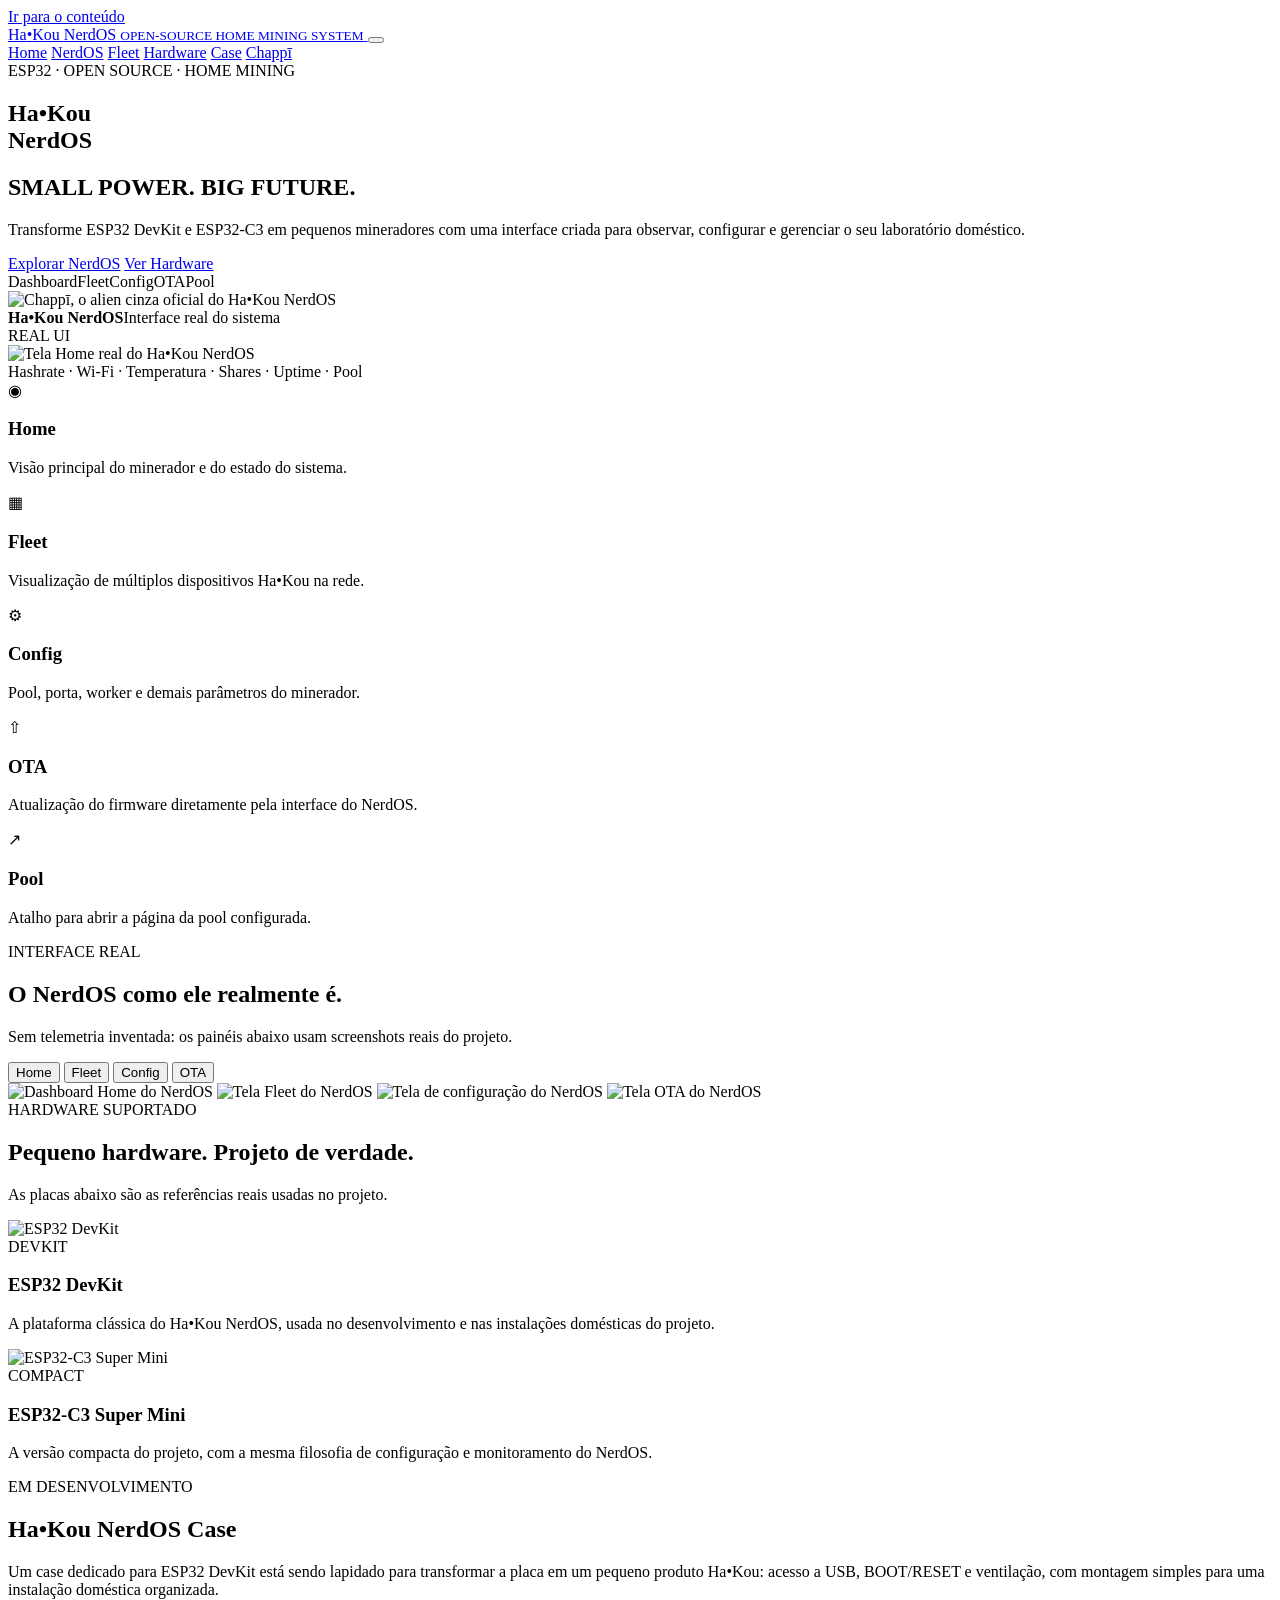
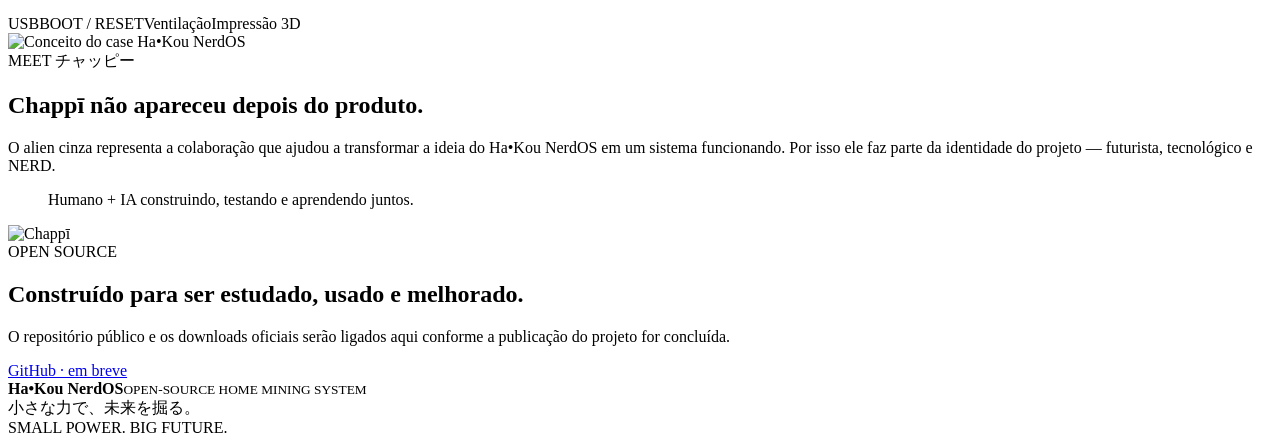
==== index.html @ e55e9d26 "Add files via upload" ====
<!doctype html>
<html lang="pt-BR">
<head>
  <meta charset="utf-8">
  <meta name="viewport" content="width=device-width,initial-scale=1">
  <meta name="theme-color" content="#020914">
  <meta name="description" content="Ha•Kou NerdOS — Open-Source Home Mining System para ESP32 DevKit e ESP32-C3.">
  <meta property="og:title" content="Ha•Kou NerdOS">
  <meta property="og:description" content="Open-Source Home Mining System">
  <title>Ha•Kou NerdOS — Open-Source Home Mining System</title>
  <link rel="stylesheet" href="css/style.css?v=official1">
</head>
<body>
  <a class="skip-link" href="#main">Ir para o conteúdo</a>

  <div class="space" aria-hidden="true">
    <div class="starfield starfield-a"></div>
    <div class="starfield starfield-b"></div>
    <div class="nebula nebula-a"></div>
    <div class="nebula nebula-b"></div>
    <div class="planet-glow"></div>
  </div>

  <header class="site-header">
    <div class="shell header-inner">
      <a class="brand" href="#home" aria-label="Ha•Kou NerdOS">
        <span class="brand-main">Ha<span>•</span>Kou</span>
        <span class="brand-os">NerdOS</span>
        <small>OPEN-SOURCE HOME MINING SYSTEM</small>
      </a>

      <button class="menu-toggle" id="menuToggle" aria-expanded="false" aria-controls="mainNav" aria-label="Abrir menu">
        <span></span><span></span><span></span>
      </button>

      <nav id="mainNav" class="main-nav" aria-label="Navegação principal">
        <a href="#home">Home</a>
        <a href="#system">NerdOS</a>
        <a href="#fleet">Fleet</a>
        <a href="#hardware">Hardware</a>
        <a href="#case">Case</a>
        <a href="#chappi">Chappī</a>
      </nav>
    </div>
  </header>

  <main id="main">
    <section class="hero shell" id="home">
      <div class="hero-copy">
        <div class="eyebrow"><span class="live-dot"></span> ESP32 · OPEN SOURCE · HOME MINING</div>
        <h1><span>Ha•Kou</span><br>NerdOS</h1>
        <h2>SMALL POWER. BIG FUTURE.</h2>
        <p>
          Transforme ESP32 DevKit e ESP32-C3 em pequenos mineradores com uma interface criada para observar, configurar e gerenciar o seu laboratório doméstico.
        </p>
        <div class="hero-actions">
          <a class="btn btn-primary" href="#system">Explorar NerdOS</a>
          <a class="btn btn-ghost" href="#hardware">Ver Hardware</a>
        </div>
        <div class="hero-tags">
          <span>Dashboard</span><span>Fleet</span><span>Config</span><span>OTA</span><span>Pool</span>
        </div>
      </div>

      <div class="hero-chappi" aria-label="Chappī">
        <div class="orbit orbit-one"></div>
        <div class="orbit orbit-two"></div>
        <div class="holo-floor"></div>
        <img src="assets/images/chappi-official.png" alt="Chappī, o alien cinza oficial do Ha•Kou NerdOS">
      </div>

      <div class="hero-dashboard tech-panel">
        <div class="panel-topline">
          <div><strong>Ha•Kou NerdOS</strong><span>Interface real do sistema</span></div>
          <span class="status-pill"><i></i> REAL UI</span>
        </div>
        <img class="dashboard-real" src="assets/images/nerdos-home.png" alt="Tela Home real do Ha•Kou NerdOS">
        <div class="panel-foot">Hashrate · Wi‑Fi · Temperatura · Shares · Uptime · Pool</div>
      </div>
    </section>

    <section class="system-strip shell" id="system">
      <article class="mini-card">
        <span class="icon">◉</span><div><h3>Home</h3><p>Visão principal do minerador e do estado do sistema.</p></div>
      </article>
      <article class="mini-card" id="fleet">
        <span class="icon">▦</span><div><h3>Fleet</h3><p>Visualização de múltiplos dispositivos Ha•Kou na rede.</p></div>
      </article>
      <article class="mini-card">
        <span class="icon">⚙</span><div><h3>Config</h3><p>Pool, porta, worker e demais parâmetros do minerador.</p></div>
      </article>
      <article class="mini-card">
        <span class="icon">⇧</span><div><h3>OTA</h3><p>Atualização do firmware diretamente pela interface do NerdOS.</p></div>
      </article>
      <article class="mini-card">
        <span class="icon">↗</span><div><h3>Pool</h3><p>Atalho para abrir a página da pool configurada.</p></div>
      </article>
    </section>

    <section class="section shell">
      <div class="section-heading">
        <div><span class="kicker">INTERFACE REAL</span><h2>O NerdOS como ele realmente é.</h2></div>
        <p>Sem telemetria inventada: os painéis abaixo usam screenshots reais do projeto.</p>
      </div>

      <div class="ui-showcase tech-panel">
        <div class="ui-tabs" role="tablist" aria-label="Telas do NerdOS">
          <button class="ui-tab active" data-target="ui-home" role="tab">Home</button>
          <button class="ui-tab" data-target="ui-fleet" role="tab">Fleet</button>
          <button class="ui-tab" data-target="ui-config" role="tab">Config</button>
          <button class="ui-tab" data-target="ui-ota" role="tab">OTA</button>
        </div>
        <div class="ui-stage">
          <img id="ui-home" class="ui-shot active" src="assets/images/nerdos-home.png" alt="Dashboard Home do NerdOS">
          <img id="ui-fleet" class="ui-shot" src="assets/images/nerdos-fleet.png" alt="Tela Fleet do NerdOS">
          <img id="ui-config" class="ui-shot" src="assets/images/nerdos-config.png" alt="Tela de configuração do NerdOS">
          <img id="ui-ota" class="ui-shot" src="assets/images/nerdos-ota.png" alt="Tela OTA do NerdOS">
        </div>
      </div>
    </section>

    <section class="section shell" id="hardware">
      <div class="section-heading">
        <div><span class="kicker">HARDWARE SUPORTADO</span><h2>Pequeno hardware. Projeto de verdade.</h2></div>
        <p>As placas abaixo são as referências reais usadas no projeto.</p>
      </div>

      <div class="hardware-grid">
        <article class="hardware-card tech-panel">
          <div class="hardware-photo"><img src="assets/images/esp32-devkit.png" alt="ESP32 DevKit"></div>
          <div>
            <span class="chip-label">DEVKIT</span>
            <h3>ESP32 DevKit</h3>
            <p>A plataforma clássica do Ha•Kou NerdOS, usada no desenvolvimento e nas instalações domésticas do projeto.</p>
          </div>
        </article>

        <article class="hardware-card tech-panel">
          <div class="hardware-photo"><img src="assets/images/esp32-c3.png" alt="ESP32-C3 Super Mini"></div>
          <div>
            <span class="chip-label purple">COMPACT</span>
            <h3>ESP32-C3 Super Mini</h3>
            <p>A versão compacta do projeto, com a mesma filosofia de configuração e monitoramento do NerdOS.</p>
          </div>
        </article>
      </div>
    </section>

    <section class="section shell case-section" id="case">
      <div class="case-copy">
        <span class="kicker">EM DESENVOLVIMENTO</span>
        <h2>Ha•Kou NerdOS Case</h2>
        <p>
          Um case dedicado para ESP32 DevKit está sendo lapidado para transformar a placa em um pequeno produto Ha•Kou: acesso a USB, BOOT/RESET e ventilação, com montagem simples para uma instalação doméstica organizada.
        </p>
        <div class="case-pills"><span>USB</span><span>BOOT / RESET</span><span>Ventilação</span><span>Impressão 3D</span></div>
      </div>
      <div class="case-photo tech-panel"><img src="assets/images/nerdos-case.jpg" alt="Conceito do case Ha•Kou NerdOS"></div>
    </section>

    <section class="section shell chappi-section" id="chappi">
      <div class="chappi-copy">
        <span class="kicker">MEET チャッピー</span>
        <h2>Chappī não apareceu depois do produto.</h2>
        <p>
          O alien cinza representa a colaboração que ajudou a transformar a ideia do Ha•Kou NerdOS em um sistema funcionando. Por isso ele faz parte da identidade do projeto — futurista, tecnológico e NERD.
        </p>
        <blockquote>Humano + IA construindo, testando e aprendendo juntos.</blockquote>
      </div>
      <div class="chappi-card tech-panel">
        <div class="chappi-glow"></div>
        <img src="assets/images/chappi-official.png" alt="Chappī">
      </div>
    </section>

    <section class="section shell open-source">
      <div class="open-inner tech-panel">
        <div>
          <span class="kicker">OPEN SOURCE</span>
          <h2>Construído para ser estudado, usado e melhorado.</h2>
          <p>O repositório público e os downloads oficiais serão ligados aqui conforme a publicação do projeto for concluída.</p>
        </div>
        <a class="btn btn-ghost disabled" href="#" aria-disabled="true">GitHub · em breve</a>
      </div>
    </section>
  </main>

  <footer>
    <div class="shell footer-inner">
      <div class="footer-brand"><strong>Ha<span>•</span>Kou NerdOS</strong><small>OPEN-SOURCE HOME MINING SYSTEM</small></div>
      <div class="footer-center">小さな力で、未来を掘る。</div>
      <div>SMALL POWER. BIG FUTURE.</div>
    </div>
  </footer>

  <script src="js/main.js?v=official1"></script>
</body>
</html>
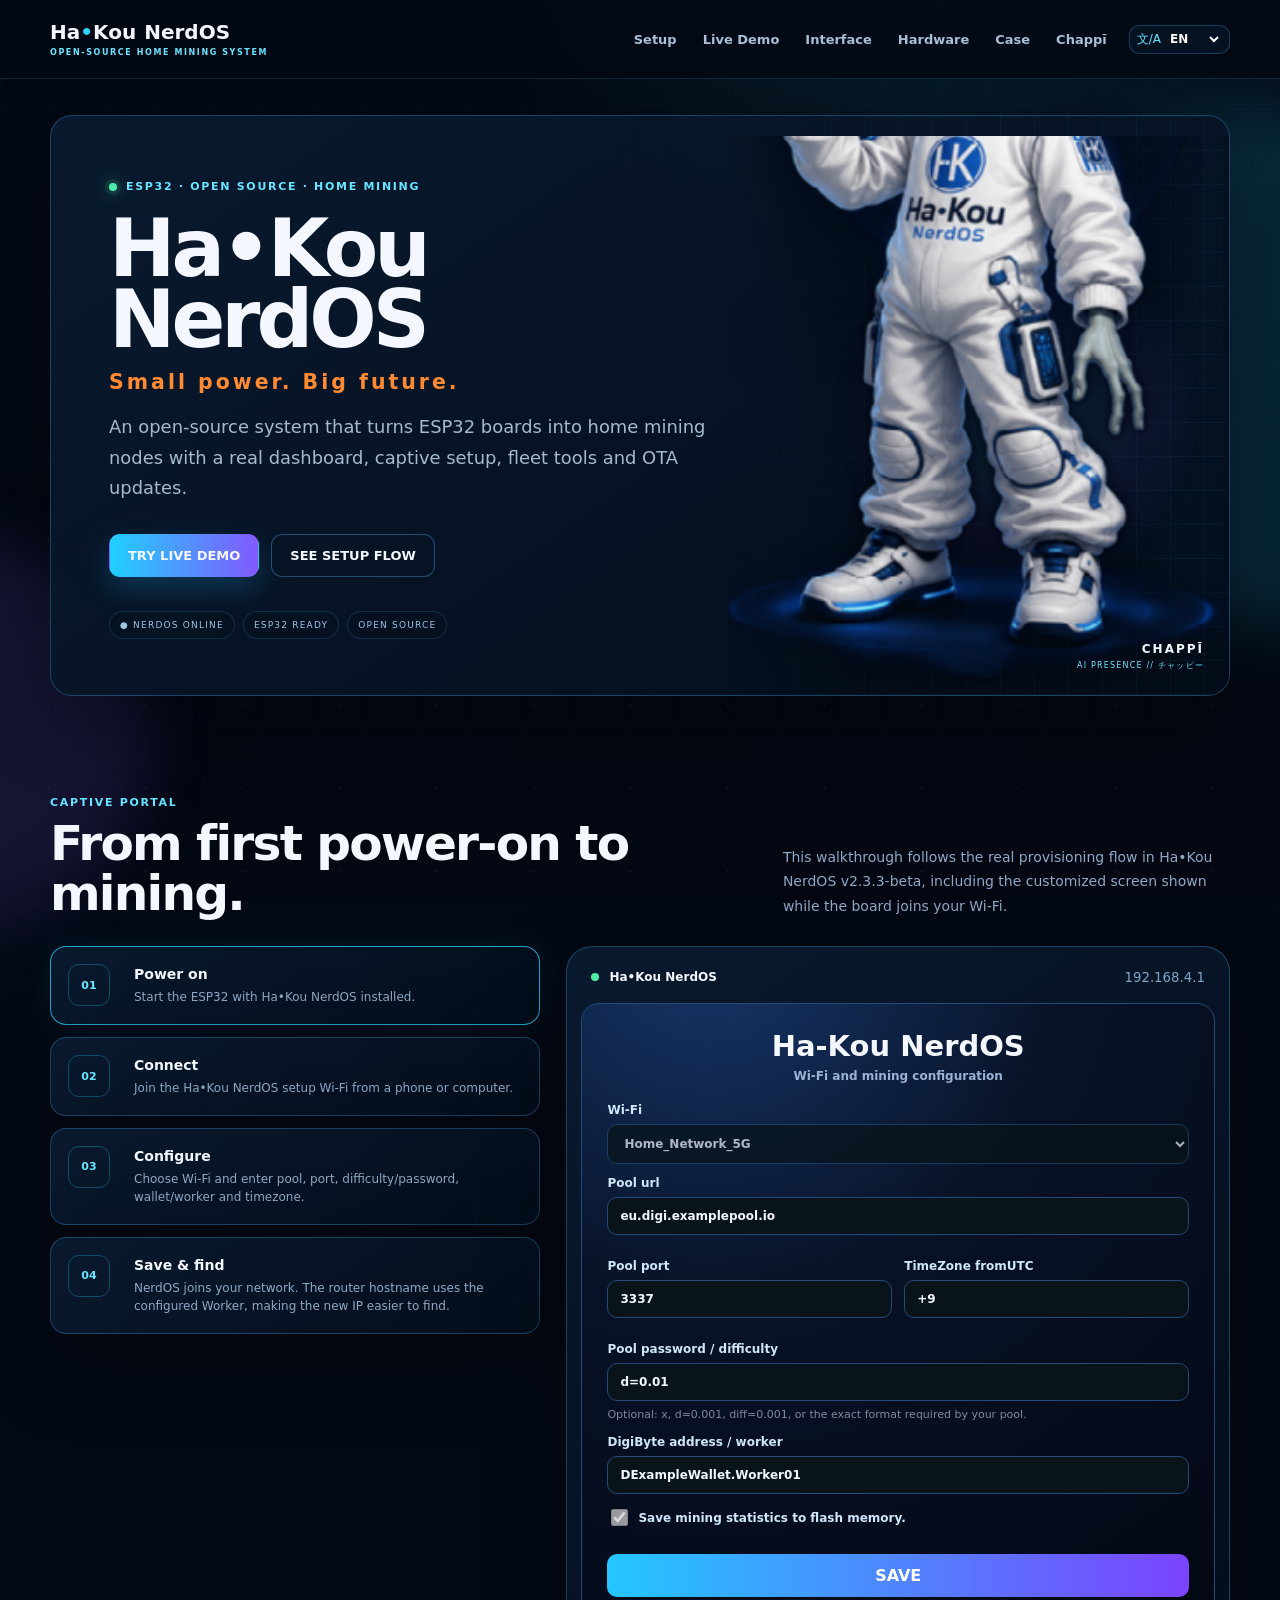
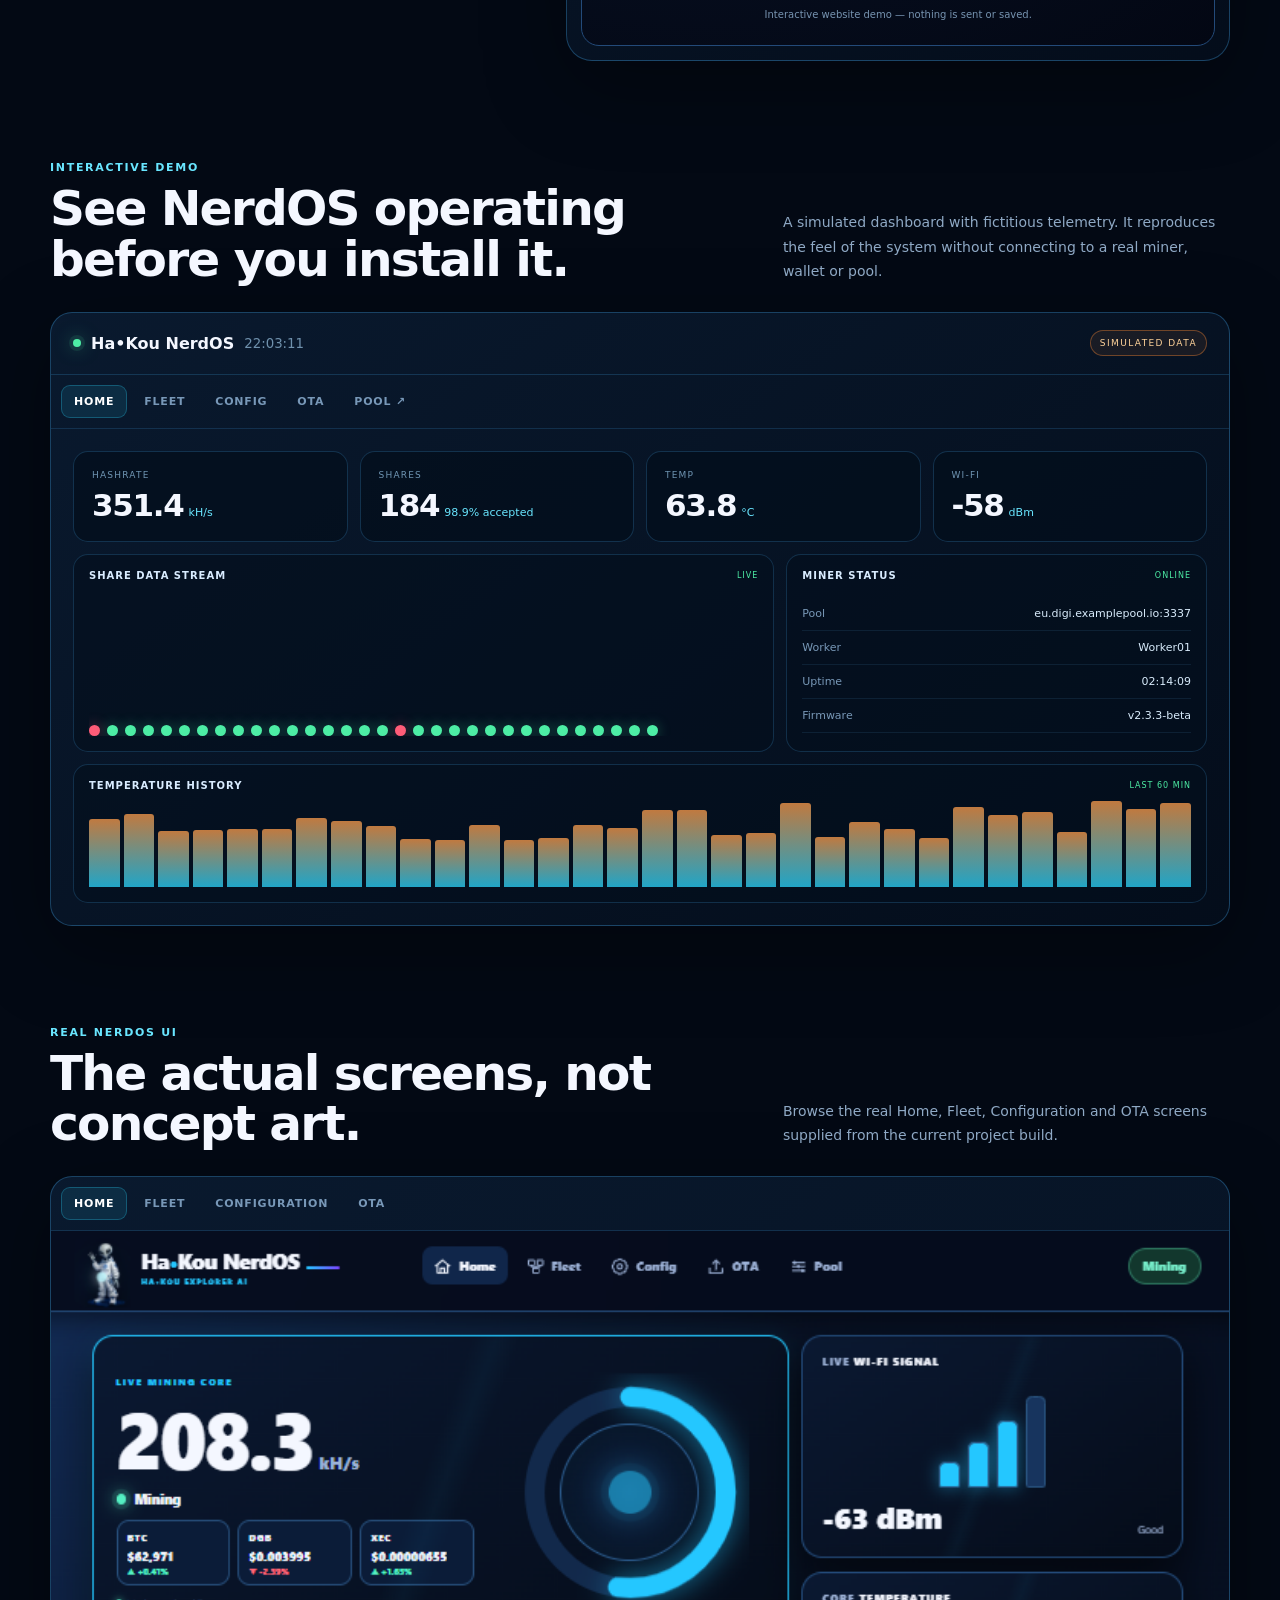
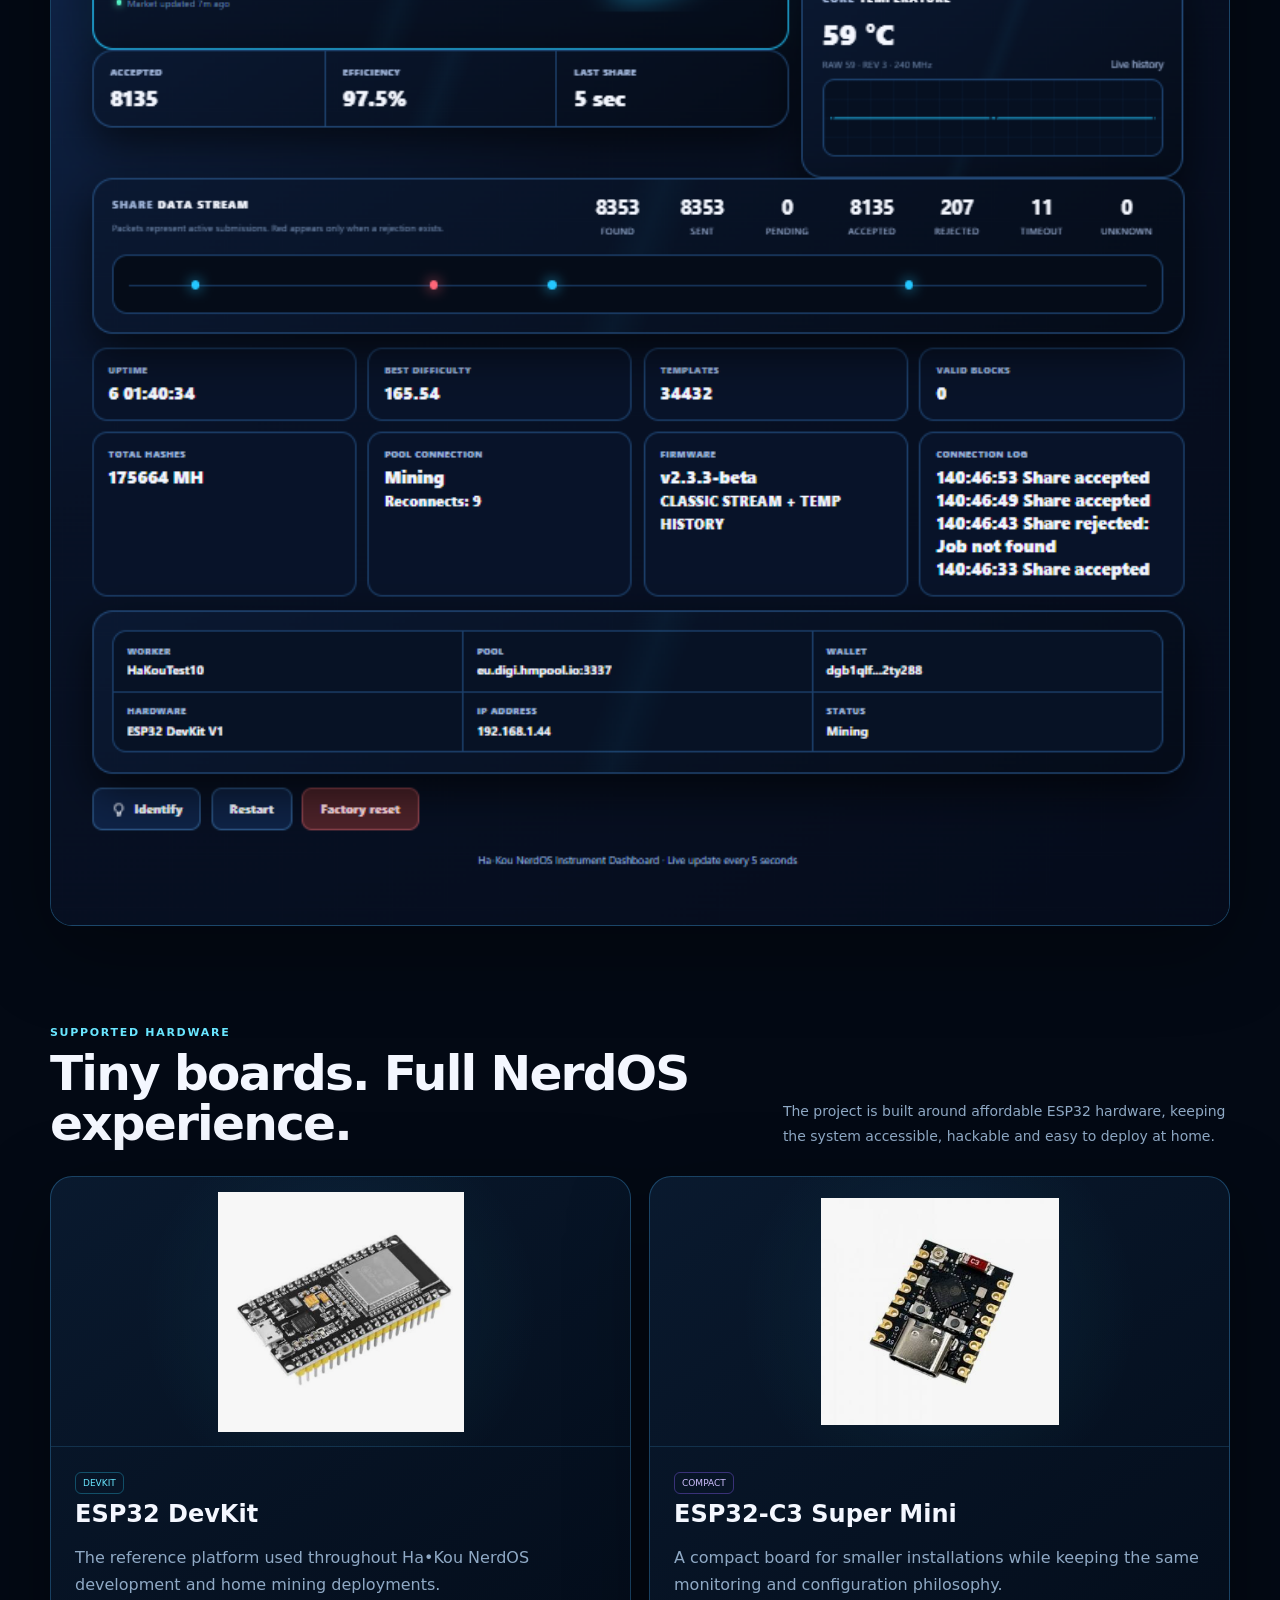
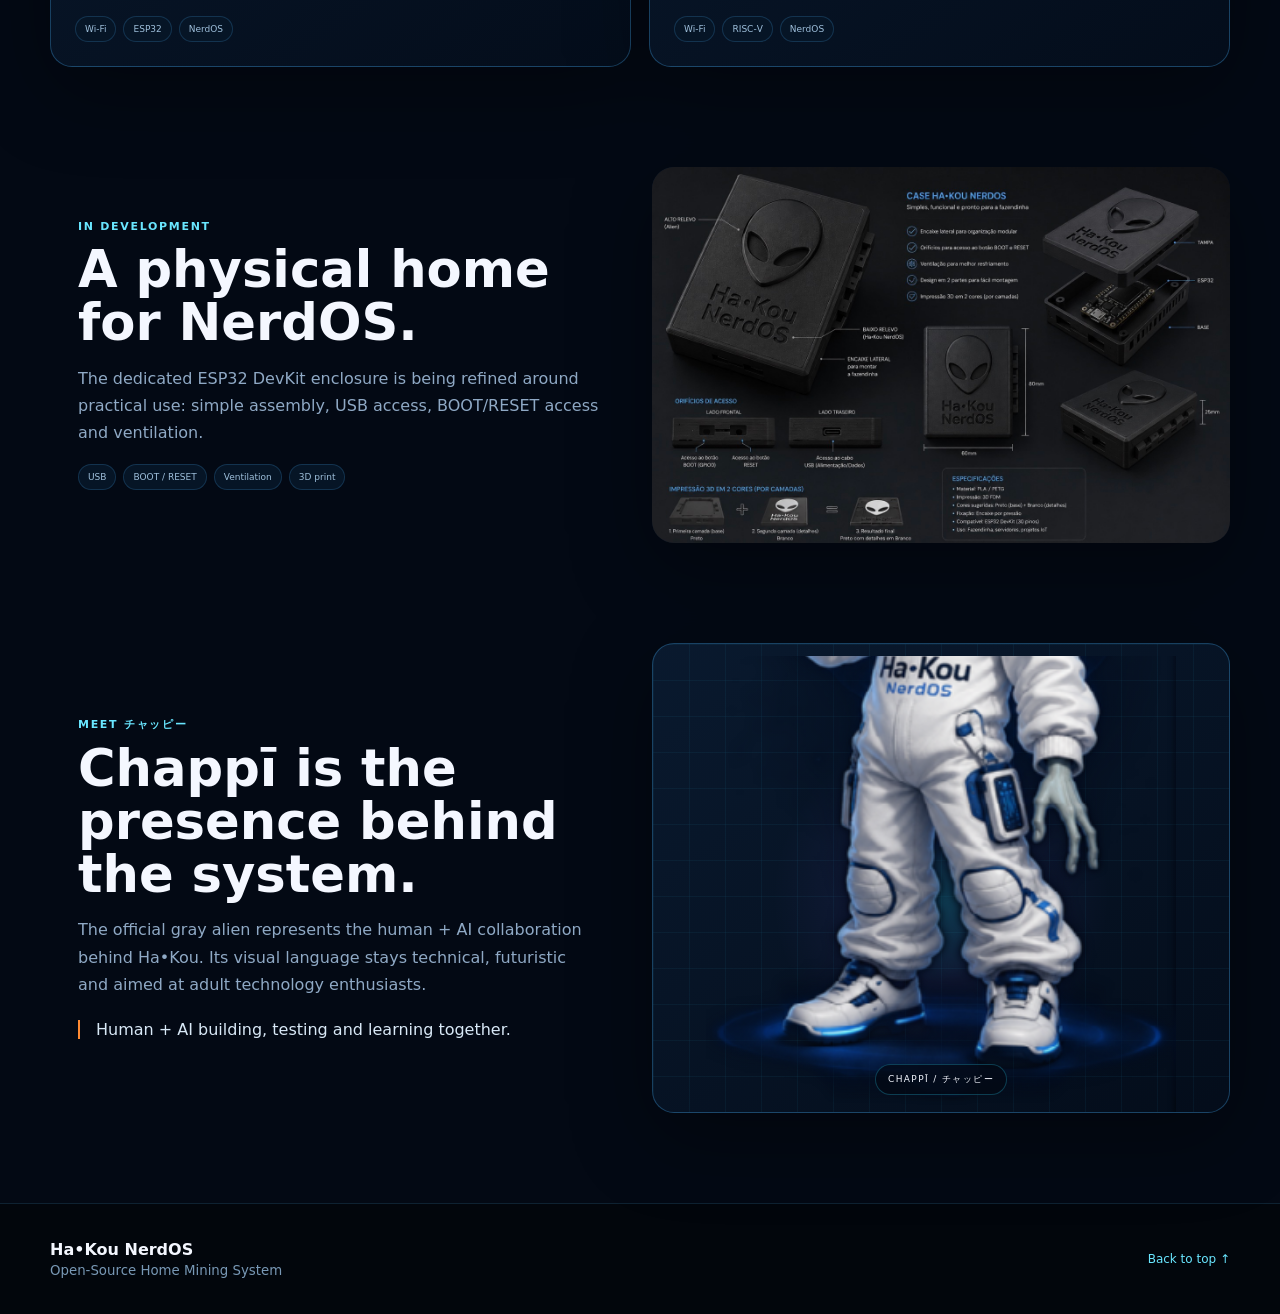
==== commit 3f83d453: "Add files via upload" ====
--- a/index.html
+++ b/index.html
@@ -1,198 +1,252 @@
 <!doctype html>
-<html lang="pt-BR">
+<html lang="en">
 <head>
   <meta charset="utf-8">
-  <meta name="viewport" content="width=device-width,initial-scale=1">
-  <meta name="theme-color" content="#020914">
-  <meta name="description" content="Ha•Kou NerdOS — Open-Source Home Mining System para ESP32 DevKit e ESP32-C3.">
-  <meta property="og:title" content="Ha•Kou NerdOS">
-  <meta property="og:description" content="Open-Source Home Mining System">
+  <meta name="viewport" content="width=device-width,initial-scale=1,viewport-fit=cover">
+  <meta name="theme-color" content="#030914">
+  <meta name="description" content="Ha•Kou NerdOS — Open-Source Home Mining System for ESP32.">
   <title>Ha•Kou NerdOS — Open-Source Home Mining System</title>
-  <link rel="stylesheet" href="css/style.css?v=official1">
+  <link rel="stylesheet" href="css/style.css?v=v5">
 </head>
 <body>
-  <a class="skip-link" href="#main">Ir para o conteúdo</a>
-
-  <div class="space" aria-hidden="true">
-    <div class="starfield starfield-a"></div>
-    <div class="starfield starfield-b"></div>
-    <div class="nebula nebula-a"></div>
-    <div class="nebula nebula-b"></div>
-    <div class="planet-glow"></div>
+  <a class="skip-link" href="#main" data-i18n="skip">Skip to content</a>
+  <div class="ambient" aria-hidden="true">
+    <div class="ambient-grid"></div><div class="ambient-stars"></div>
+    <div class="ambient-glow glow-a"></div><div class="ambient-glow glow-b"></div>
   </div>
 
-  <header class="site-header">
+  <header class="site-header" id="top">
     <div class="shell header-inner">
-      <a class="brand" href="#home" aria-label="Ha•Kou NerdOS">
-        <span class="brand-main">Ha<span>•</span>Kou</span>
-        <span class="brand-os">NerdOS</span>
+      <a class="brand" href="#top" aria-label="Ha Kou NerdOS">
+        <span class="brand-line"><b>Ha<span>•</span>Kou</b><strong>NerdOS</strong></span>
         <small>OPEN-SOURCE HOME MINING SYSTEM</small>
       </a>
-
-      <button class="menu-toggle" id="menuToggle" aria-expanded="false" aria-controls="mainNav" aria-label="Abrir menu">
+      <button class="menu-toggle" id="menuToggle" aria-expanded="false" aria-controls="mainNav" aria-label="Open menu">
         <span></span><span></span><span></span>
       </button>
-
-      <nav id="mainNav" class="main-nav" aria-label="Navegação principal">
-        <a href="#home">Home</a>
-        <a href="#system">NerdOS</a>
-        <a href="#fleet">Fleet</a>
-        <a href="#hardware">Hardware</a>
-        <a href="#case">Case</a>
+      <nav class="main-nav" id="mainNav">
+        <a href="#setup" data-i18n="navSetup">Setup</a>
+        <a href="#demo" data-i18n="navDemo">Live Demo</a>
+        <a href="#interface" data-i18n="navInterface">Interface</a>
+        <a href="#hardware" data-i18n="navHardware">Hardware</a>
+        <a href="#case" data-i18n="navCase">Case</a>
         <a href="#chappi">Chappī</a>
+        <label class="lang-control"><span>文/A</span>
+          <select id="langSelect" aria-label="Language">
+            <option value="en">EN</option><option value="pt">PT</option><option value="ja">日本語</option>
+          </select>
+        </label>
       </nav>
     </div>
   </header>
 
   <main id="main">
-    <section class="hero shell" id="home">
-      <div class="hero-copy">
-        <div class="eyebrow"><span class="live-dot"></span> ESP32 · OPEN SOURCE · HOME MINING</div>
-        <h1><span>Ha•Kou</span><br>NerdOS</h1>
-        <h2>SMALL POWER. BIG FUTURE.</h2>
-        <p>
-          Transforme ESP32 DevKit e ESP32-C3 em pequenos mineradores com uma interface criada para observar, configurar e gerenciar o seu laboratório doméstico.
-        </p>
-        <div class="hero-actions">
-          <a class="btn btn-primary" href="#system">Explorar NerdOS</a>
-          <a class="btn btn-ghost" href="#hardware">Ver Hardware</a>
-        </div>
-        <div class="hero-tags">
-          <span>Dashboard</span><span>Fleet</span><span>Config</span><span>OTA</span><span>Pool</span>
-        </div>
-      </div>
-
-      <div class="hero-chappi" aria-label="Chappī">
-        <div class="orbit orbit-one"></div>
-        <div class="orbit orbit-two"></div>
-        <div class="holo-floor"></div>
-        <img src="assets/images/chappi-official.png" alt="Chappī, o alien cinza oficial do Ha•Kou NerdOS">
-      </div>
-
-      <div class="hero-dashboard tech-panel">
-        <div class="panel-topline">
-          <div><strong>Ha•Kou NerdOS</strong><span>Interface real do sistema</span></div>
-          <span class="status-pill"><i></i> REAL UI</span>
-        </div>
-        <img class="dashboard-real" src="assets/images/nerdos-home.png" alt="Tela Home real do Ha•Kou NerdOS">
-        <div class="panel-foot">Hashrate · Wi‑Fi · Temperatura · Shares · Uptime · Pool</div>
-      </div>
-    </section>
-
-    <section class="system-strip shell" id="system">
-      <article class="mini-card">
-        <span class="icon">◉</span><div><h3>Home</h3><p>Visão principal do minerador e do estado do sistema.</p></div>
-      </article>
-      <article class="mini-card" id="fleet">
-        <span class="icon">▦</span><div><h3>Fleet</h3><p>Visualização de múltiplos dispositivos Ha•Kou na rede.</p></div>
-      </article>
-      <article class="mini-card">
-        <span class="icon">⚙</span><div><h3>Config</h3><p>Pool, porta, worker e demais parâmetros do minerador.</p></div>
-      </article>
-      <article class="mini-card">
-        <span class="icon">⇧</span><div><h3>OTA</h3><p>Atualização do firmware diretamente pela interface do NerdOS.</p></div>
-      </article>
-      <article class="mini-card">
-        <span class="icon">↗</span><div><h3>Pool</h3><p>Atalho para abrir a página da pool configurada.</p></div>
-      </article>
-    </section>
-
-    <section class="section shell">
-      <div class="section-heading">
-        <div><span class="kicker">INTERFACE REAL</span><h2>O NerdOS como ele realmente é.</h2></div>
-        <p>Sem telemetria inventada: os painéis abaixo usam screenshots reais do projeto.</p>
+    <section class="hero shell">
+      <div class="hero-main tech-panel">
+        <div class="hero-copy">
+          <span class="eyebrow"><span class="live-dot"></span><span data-i18n="heroEyebrow">ESP32 · OPEN SOURCE · HOME MINING</span></span>
+          <h1><span>Ha•Kou</span><br>NerdOS</h1>
+          <h2 data-i18n="heroTag">Small power. Big future.</h2>
+          <p data-i18n="heroText">An open-source system that turns ESP32 boards into home mining nodes with a real dashboard, captive setup, fleet tools and OTA updates.</p>
+          <div class="hero-actions">
+            <a class="btn btn-primary" href="#demo" data-i18n="tryDemo">TRY LIVE DEMO</a>
+            <a class="btn btn-ghost" href="#setup" data-i18n="seeSetup">SEE SETUP FLOW</a>
+          </div>
+          <div class="system-line"><span>● NERDOS ONLINE</span><span>ESP32 READY</span><span>OPEN SOURCE</span></div>
+        </div>
+        <div class="hero-chappi" id="heroChappi" role="button" tabindex="0" aria-label="Chappī">
+          <div class="hero-chappi-grid"></div><div class="hero-chappi-glow"></div>
+          <div class="hero-chappi-clip"><img src="assets/images/chappi-official.png" alt="Chappī, Ha•Kou NerdOS mascot"></div>
+          <div class="hero-chappi-tag"><b>CHAPPĪ</b><small>AI PRESENCE // チャッピー</small></div>
+        </div>
+      </div>
+    </section>
+
+    <section class="section shell" id="setup">
+      <div class="section-heading">
+        <div><span class="kicker">CAPTIVE PORTAL</span><h2 data-i18n="setupTitle">From first power-on to mining.</h2></div>
+        <p data-i18n="setupText">This walkthrough follows the real provisioning flow in Ha•Kou NerdOS v2.3.3-beta, including the customized screen shown while the board joins your Wi‑Fi.</p>
+      </div>
+
+      <div class="setup-layout">
+        <div class="setup-steps">
+          <button class="setup-step active tech-panel" data-step="1"><span>01</span><div><b data-i18n="step1Title">Power on</b><p data-i18n="step1Text">Start the ESP32 with Ha•Kou NerdOS installed.</p></div></button>
+          <button class="setup-step tech-panel" data-step="2"><span>02</span><div><b data-i18n="step2Title">Connect</b><p data-i18n="step2Text">Join the Ha•Kou NerdOS setup Wi‑Fi from a phone or computer.</p></div></button>
+          <button class="setup-step tech-panel" data-step="3"><span>03</span><div><b data-i18n="step3Title">Configure</b><p data-i18n="step3Text">Choose Wi‑Fi and enter pool, port, difficulty/password, wallet/worker and timezone.</p></div></button>
+          <button class="setup-step tech-panel" data-step="4"><span>04</span><div><b data-i18n="step4Title">Save & find</b><p data-i18n="step4Text">NerdOS joins your network. The router hostname uses the configured Worker, making the new IP easier to find.</p></div></button>
+        </div>
+
+        <div class="phone-frame tech-panel">
+          <div class="phone-top"><span></span><b>Ha•Kou NerdOS</b><small id="portalAddress">192.168.4.1</small></div>
+          <div class="portal-screen" id="portalForm">
+            <div class="portal-brand"><b>Ha-Kou NerdOS</b><small>Wi-Fi and mining configuration</small></div>
+            <label><span>Wi‑Fi</span><select disabled><option>Home_Network_5G</option></select></label>
+            <label><span>Pool url</span><input value="eu.digi.examplepool.io" readonly></label>
+            <div class="portal-row">
+              <label><span>Pool port</span><input value="3337" readonly></label>
+              <label><span>TimeZone fromUTC</span><input value="+9" readonly></label>
+            </div>
+            <label><span>Pool password / difficulty</span><input value="d=0.01" readonly></label>
+            <small class="portal-help">Optional: x, d=0.001, diff=0.001, or the exact format required by your pool.</small>
+            <label><span>DigiByte address / worker</span><input value="DExampleWallet.Worker01" readonly></label>
+            <label class="portal-check"><input type="checkbox" checked disabled><span>Save mining statistics to flash memory.</span></label>
+            <button type="button" id="portalSave">SAVE</button>
+            <div class="portal-note" data-i18n="portalDemoNote">Interactive website demo — nothing is sent or saved.</div>
+          </div>
+
+          <div class="portal-screen portal-saving" id="portalSaving" hidden>
+            <div class="portal-brand"><b>Ha-Kou NerdOS</b><small>CONNECTING TO YOUR NETWORK</small></div>
+            <div class="saving-icon"><span></span><span></span><span></span></div>
+            <h3>Saving configuration...</h3>
+            <p>The board is joining the selected Wi‑Fi network.</p>
+            <p>Wait a few seconds, then locate the new IP address in your router.</p>
+            <p>The router hostname will use the configured <b>Worker</b>.</p>
+            <div class="worker-card"><small>ROUTER HOSTNAME</small><strong>Worker01</strong><span>→ 192.168.1.84</span></div>
+            <p>You can also try <b>hakou-&lt;worker&gt;.local</b>.</p>
+            <button type="button" class="portal-secondary" id="portalBack" data-i18n="backConfig">BACK TO CONFIGURATION</button>
+          </div>
+        </div>
+      </div>
+    </section>
+
+    <section class="section shell" id="demo">
+      <div class="section-heading">
+        <div><span class="kicker">INTERACTIVE DEMO</span><h2 data-i18n="demoTitle">See NerdOS operating before you install it.</h2></div>
+        <p data-i18n="demoText">A simulated dashboard with fictitious telemetry. It reproduces the feel of the system without connecting to a real miner, wallet or pool.</p>
+      </div>
+
+      <div class="demo-shell tech-panel">
+        <div class="demo-topbar">
+          <div><span class="live-dot"></span><b>Ha•Kou NerdOS</b><small id="demoClock">--:--:--</small></div>
+          <span class="demo-badge" data-i18n="simulated">SIMULATED DATA</span>
+        </div>
+        <div class="demo-tabs" role="tablist">
+          <button class="demo-tab active" data-demo="home">HOME</button>
+          <button class="demo-tab" data-demo="fleet">FLEET</button>
+          <button class="demo-tab" data-demo="config">CONFIG</button>
+          <button class="demo-tab" data-demo="ota">OTA</button>
+          <button class="demo-tab" data-demo="pool">POOL ↗</button>
+        </div>
+
+        <div class="demo-view active" id="demo-home">
+          <div class="metric-grid">
+            <article><small>HASHRATE</small><strong id="demoHash">352.4</strong><span>kH/s</span></article>
+            <article><small>SHARES</small><strong id="demoShares">184</strong><span id="demoAccepted">98.9% accepted</span></article>
+            <article><small>TEMP</small><strong id="demoTemp">63.8</strong><span>°C</span></article>
+            <article><small>WI‑FI</small><strong id="demoWifi">-54</strong><span>dBm</span></article>
+          </div>
+          <div class="demo-columns">
+            <div class="demo-panel">
+              <div class="demo-panel-head"><b>SHARE DATA STREAM</b><span>LIVE</span></div>
+              <div class="share-stream" id="shareStream"></div>
+            </div>
+            <div class="demo-panel">
+              <div class="demo-panel-head"><b>MINER STATUS</b><span>ONLINE</span></div>
+              <dl class="status-list">
+                <div><dt>Pool</dt><dd>eu.digi.examplepool.io:3337</dd></div>
+                <div><dt>Worker</dt><dd>Worker01</dd></div>
+                <div><dt>Uptime</dt><dd id="demoUptime">02:14:08</dd></div>
+                <div><dt>Firmware</dt><dd>v2.3.3-beta</dd></div>
+              </dl>
+            </div>
+          </div>
+          <div class="history-strip">
+            <div class="history-head"><b>TEMPERATURE HISTORY</b><span>LAST 60 MIN</span></div>
+            <div class="temp-bars" id="tempBars"></div>
+          </div>
+        </div>
+
+        <div class="demo-view" id="demo-fleet">
+          <div class="fleet-demo-grid">
+            <article><span class="online-dot"></span><b>Worker01</b><strong>353.1 kH/s</strong><small>63.6°C · -52 dBm</small></article>
+            <article><span class="online-dot"></span><b>Worker02</b><strong>348.8 kH/s</strong><small>62.9°C · -58 dBm</small></article>
+            <article><span class="online-dot"></span><b>Worker03</b><strong>355.0 kH/s</strong><small>64.1°C · -55 dBm</small></article>
+            <article><span class="online-dot warn"></span><b>C3-Lab</b><strong>257.4 kH/s</strong><small>65.2°C · -67 dBm</small></article>
+          </div>
+          <p class="demo-disclaimer" data-i18n="demoFiction">All names, addresses and telemetry in this demo are fictitious.</p>
+        </div>
+
+        <div class="demo-view" id="demo-config">
+          <div class="fake-form">
+            <label><span>Pool address</span><input readonly value="eu.digi.examplepool.io"></label>
+            <div><label><span>Port</span><input readonly value="3337"></label><label><span>Password / Diff</span><input readonly value="d=0.01"></label></div>
+            <label><span>Wallet / Worker</span><input readonly value="DExampleWallet.Worker01"></label>
+            <button type="button">SAVE & RESTART</button>
+          </div>
+        </div>
+
+        <div class="demo-view" id="demo-ota">
+          <div class="ota-demo">
+            <span class="ota-icon">↑</span><h3>OTA Firmware Update</h3><p>Select a compiled firmware <b>.bin</b> and update NerdOS through the browser.</p>
+            <div class="ota-file"><span>HaKou-NerdOS-v2.3.3.bin</span><b>READY</b></div>
+            <button type="button" id="fakeOta">START DEMO UPDATE</button>
+            <div class="ota-progress"><i id="otaProgress"></i></div><small id="otaStatus">Demo only. No firmware will be uploaded.</small>
+          </div>
+        </div>
+
+        <div class="demo-view" id="demo-pool">
+          <div class="pool-demo-view">
+            <span class="pool-big">↗</span><h3 data-i18n="poolDemoTitle">Pool shortcut follows the user's configuration.</h3>
+            <p data-i18n="poolDemoText">In the real NerdOS, this action opens the website corresponding to the configured pool. The public website demo does not force or recommend a specific pool.</p>
+            <div class="pool-example"><small>CONFIGURED STRATUM</small><strong>eu.digi.examplepool.io:3337</strong><span>→ examplepool.io</span></div>
+          </div>
+        </div>
+      </div>
+    </section>
+
+    <section class="section shell" id="interface">
+      <div class="section-heading">
+        <div><span class="kicker">REAL NERDOS UI</span><h2 data-i18n="interfaceTitle">The actual screens, not concept art.</h2></div>
+        <p data-i18n="interfaceText">Browse the real Home, Fleet, Configuration and OTA screens supplied from the current project build.</p>
       </div>
 
       <div class="ui-showcase tech-panel">
-        <div class="ui-tabs" role="tablist" aria-label="Telas do NerdOS">
-          <button class="ui-tab active" data-target="ui-home" role="tab">Home</button>
-          <button class="ui-tab" data-target="ui-fleet" role="tab">Fleet</button>
-          <button class="ui-tab" data-target="ui-config" role="tab">Config</button>
-          <button class="ui-tab" data-target="ui-ota" role="tab">OTA</button>
+        <div class="ui-tabs">
+          <button class="ui-tab active" data-target="ui-home">HOME</button>
+          <button class="ui-tab" data-target="ui-fleet">FLEET</button>
+          <button class="ui-tab" data-target="ui-config" data-i18n="tabConfig">CONFIGURATION</button>
+          <button class="ui-tab" data-target="ui-ota">OTA</button>
         </div>
         <div class="ui-stage">
-          <img id="ui-home" class="ui-shot active" src="assets/images/nerdos-home.png" alt="Dashboard Home do NerdOS">
-          <img id="ui-fleet" class="ui-shot" src="assets/images/nerdos-fleet.png" alt="Tela Fleet do NerdOS">
-          <img id="ui-config" class="ui-shot" src="assets/images/nerdos-config.png" alt="Tela de configuração do NerdOS">
-          <img id="ui-ota" class="ui-shot" src="assets/images/nerdos-ota.png" alt="Tela OTA do NerdOS">
+          <button class="ui-shot active" id="ui-home" data-lightbox="assets/images/nerdos-home.png"><img src="assets/images/nerdos-home.png" alt="NerdOS Home"></button>
+          <button class="ui-shot" id="ui-fleet" data-lightbox="assets/images/nerdos-fleet.png"><img src="assets/images/nerdos-fleet.png" alt="NerdOS Fleet"></button>
+          <button class="ui-shot" id="ui-config" data-lightbox="assets/images/nerdos-config.png"><img src="assets/images/nerdos-config.png" alt="NerdOS Configuration"></button>
+          <button class="ui-shot" id="ui-ota" data-lightbox="assets/images/nerdos-ota.png"><img src="assets/images/nerdos-ota.png" alt="NerdOS OTA"></button>
         </div>
       </div>
     </section>
 
     <section class="section shell" id="hardware">
       <div class="section-heading">
-        <div><span class="kicker">HARDWARE SUPORTADO</span><h2>Pequeno hardware. Projeto de verdade.</h2></div>
-        <p>As placas abaixo são as referências reais usadas no projeto.</p>
-      </div>
-
+        <div><span class="kicker" data-i18n="supported">SUPPORTED HARDWARE</span><h2 data-i18n="hardwareTitle">Tiny boards. Full NerdOS experience.</h2></div>
+        <p data-i18n="hardwareText">The project is built around affordable ESP32 hardware, keeping the system accessible, hackable and easy to deploy at home.</p>
+      </div>
       <div class="hardware-grid">
         <article class="hardware-card tech-panel">
-          <div class="hardware-photo"><img src="assets/images/esp32-devkit.png" alt="ESP32 DevKit"></div>
-          <div>
-            <span class="chip-label">DEVKIT</span>
-            <h3>ESP32 DevKit</h3>
-            <p>A plataforma clássica do Ha•Kou NerdOS, usada no desenvolvimento e nas instalações domésticas do projeto.</p>
-          </div>
+          <div class="hardware-visual"><img src="assets/images/esp32-devkit.png" alt="ESP32 DevKit"></div>
+          <div class="hardware-copy"><span class="chip-label">DEVKIT</span><h3>ESP32 DevKit</h3><p data-i18n="devkitText">The reference platform used throughout Ha•Kou NerdOS development and home mining deployments.</p><div class="spec-row"><span>Wi‑Fi</span><span>ESP32</span><span>NerdOS</span></div></div>
         </article>
-
         <article class="hardware-card tech-panel">
-          <div class="hardware-photo"><img src="assets/images/esp32-c3.png" alt="ESP32-C3 Super Mini"></div>
-          <div>
-            <span class="chip-label purple">COMPACT</span>
-            <h3>ESP32-C3 Super Mini</h3>
-            <p>A versão compacta do projeto, com a mesma filosofia de configuração e monitoramento do NerdOS.</p>
-          </div>
+          <div class="hardware-visual"><img src="assets/images/esp32-c3.png" alt="ESP32-C3 Super Mini"></div>
+          <div class="hardware-copy"><span class="chip-label alt">COMPACT</span><h3>ESP32-C3 Super Mini</h3><p data-i18n="c3Text">A compact board for smaller installations while keeping the same monitoring and configuration philosophy.</p><div class="spec-row"><span>Wi‑Fi</span><span>RISC‑V</span><span>NerdOS</span></div></div>
         </article>
       </div>
     </section>
 
     <section class="section shell case-section" id="case">
-      <div class="case-copy">
-        <span class="kicker">EM DESENVOLVIMENTO</span>
-        <h2>Ha•Kou NerdOS Case</h2>
-        <p>
-          Um case dedicado para ESP32 DevKit está sendo lapidado para transformar a placa em um pequeno produto Ha•Kou: acesso a USB, BOOT/RESET e ventilação, com montagem simples para uma instalação doméstica organizada.
-        </p>
-        <div class="case-pills"><span>USB</span><span>BOOT / RESET</span><span>Ventilação</span><span>Impressão 3D</span></div>
-      </div>
-      <div class="case-photo tech-panel"><img src="assets/images/nerdos-case.jpg" alt="Conceito do case Ha•Kou NerdOS"></div>
+      <div class="case-copy"><span class="kicker" data-i18n="developing">IN DEVELOPMENT</span><h2 data-i18n="caseTitle">A physical home for NerdOS.</h2><p data-i18n="caseText">The dedicated ESP32 DevKit enclosure is being refined around practical use: simple assembly, USB access, BOOT/RESET access and ventilation.</p><div class="case-pills"><span>USB</span><span>BOOT / RESET</span><span data-i18n="ventilation">Ventilation</span><span data-i18n="print3d">3D print</span></div></div>
+      <button class="case-photo tech-panel image-button" data-lightbox="assets/images/nerdos-case.jpg"><img src="assets/images/nerdos-case.jpg" alt="Ha•Kou NerdOS case concept"></button>
     </section>
 
     <section class="section shell chappi-section" id="chappi">
-      <div class="chappi-copy">
-        <span class="kicker">MEET チャッピー</span>
-        <h2>Chappī não apareceu depois do produto.</h2>
-        <p>
-          O alien cinza representa a colaboração que ajudou a transformar a ideia do Ha•Kou NerdOS em um sistema funcionando. Por isso ele faz parte da identidade do projeto — futurista, tecnológico e NERD.
-        </p>
-        <blockquote>Humano + IA construindo, testando e aprendendo juntos.</blockquote>
-      </div>
-      <div class="chappi-card tech-panel">
-        <div class="chappi-glow"></div>
-        <img src="assets/images/chappi-official.png" alt="Chappī">
-      </div>
-    </section>
-
-    <section class="section shell open-source">
-      <div class="open-inner tech-panel">
-        <div>
-          <span class="kicker">OPEN SOURCE</span>
-          <h2>Construído para ser estudado, usado e melhorado.</h2>
-          <p>O repositório público e os downloads oficiais serão ligados aqui conforme a publicação do projeto for concluída.</p>
-        </div>
-        <a class="btn btn-ghost disabled" href="#" aria-disabled="true">GitHub · em breve</a>
-      </div>
+      <div class="chappi-copy"><span class="kicker">MEET チャッピー</span><h2 data-i18n="chappiTitle">Chappī is the presence behind the system.</h2><p data-i18n="chappiText">The official gray alien represents the human + AI collaboration behind Ha•Kou. Its visual language stays technical, futuristic and aimed at adult technology enthusiasts.</p><blockquote data-i18n="quote">Human + AI building, testing and learning together.</blockquote></div>
+      <div class="chappi-card tech-panel"><div class="chappi-card-grid"></div><div class="chappi-card-glow"></div><div class="chappi-card-clip"><img src="assets/images/chappi-official.png" alt="Chappī"></div><span>CHAPPĪ / チャッピー</span></div>
     </section>
   </main>
 
-  <footer>
-    <div class="shell footer-inner">
-      <div class="footer-brand"><strong>Ha<span>•</span>Kou NerdOS</strong><small>OPEN-SOURCE HOME MINING SYSTEM</small></div>
-      <div class="footer-center">小さな力で、未来を掘る。</div>
-      <div>SMALL POWER. BIG FUTURE.</div>
-    </div>
-  </footer>
-
-  <script src="js/main.js?v=official1"></script>
+  <footer class="site-footer"><div class="shell footer-inner"><div><strong>Ha•Kou NerdOS</strong><small data-i18n="footerLine">Open-Source Home Mining System</small></div><a href="#top" data-i18n="backTop">Back to top ↑</a></div></footer>
+
+  <div class="lightbox" id="lightbox" hidden><button class="lightbox-close" id="lightboxClose">×</button><img id="lightboxImage" alt="Expanded NerdOS screenshot"></div>
+  <script src="js/main.js?v=v5"></script>
 </body>
 </html>
--- a/css/style.css
+++ b/css/style.css
@@ -0,0 +1,39 @@
+:root{
+ --bg:#030914;--panel:#071426;--panel2:#091b2f;--line:#173a5d;--line2:#20547d;
+ --text:#f4f7ff;--muted:#8fa9c5;--cyan:#2bd7ff;--cyan2:#69e6ff;--orange:#ff8a32;--green:#4deda5;--violet:#8b63ff;
+ --shadow:0 24px 80px rgba(0,0,0,.34);--radius:22px;--shell:1180px
+}
+*{box-sizing:border-box}html{scroll-behavior:smooth;scroll-padding-top:90px}body{margin:0;background:var(--bg);color:var(--text);font-family:Inter,ui-sans-serif,system-ui,-apple-system,BlinkMacSystemFont,"Segoe UI",sans-serif;overflow-x:hidden}body.menu-open{overflow:hidden}a{color:inherit}button,input,select{font:inherit}.shell{width:min(var(--shell),calc(100% - 40px));margin-inline:auto}.skip-link{position:fixed;left:12px;top:-60px;z-index:999;background:#fff;color:#000;padding:10px 14px;border-radius:8px}.skip-link:focus{top:12px}
+.ambient{position:fixed;inset:0;z-index:-3;pointer-events:none;background:radial-gradient(circle at 74% -10%,rgba(43,215,255,.12),transparent 34%),linear-gradient(#030914,#020711)}.ambient-grid{position:absolute;inset:0;background-image:linear-gradient(rgba(67,135,184,.045) 1px,transparent 1px),linear-gradient(90deg,rgba(67,135,184,.04) 1px,transparent 1px);background-size:52px 52px;mask-image:linear-gradient(#000 0%,transparent 85%)}.ambient-stars{position:absolute;inset:0;background-image:radial-gradient(circle,rgba(255,255,255,.55) 0 1px,transparent 1.3px);background-size:97px 83px;opacity:.08}.ambient-glow{position:absolute;border-radius:50%;filter:blur(32px);opacity:.14}.glow-a{width:520px;height:520px;background:var(--cyan);right:-250px;top:12%}.glow-b{width:390px;height:390px;background:var(--violet);left:-240px;top:60%}
+.site-header{position:sticky;top:0;z-index:50;background:rgba(3,9,20,.83);border-bottom:1px solid rgba(75,150,205,.2);backdrop-filter:blur(18px)}.header-inner{min-height:78px;display:flex;align-items:center;justify-content:space-between;gap:24px}.brand{text-decoration:none;display:flex;flex-direction:column;line-height:1}.brand-line{display:flex;gap:8px;align-items:baseline;font-size:20px}.brand-line b span{color:var(--cyan)}.brand small{margin-top:7px;font-size:8px;font-weight:800;letter-spacing:1.6px;color:var(--cyan2)}.main-nav{display:flex;align-items:center;gap:4px}.main-nav>a{text-decoration:none;color:#a8bfd7;font-size:13px;font-weight:750;padding:10px 11px;border-radius:10px}.main-nav>a:hover{background:rgba(43,215,255,.08);color:#fff}.lang-control{display:flex;align-items:center;gap:5px;margin-left:7px;padding:5px 7px;border:1px solid rgba(71,163,216,.3);border-radius:10px;background:rgba(7,20,38,.85);color:var(--cyan2);font-size:12px}.lang-control select{border:0;outline:0;background:transparent;color:#fff;font-weight:800}.lang-control option{background:#071426}.menu-toggle{display:none;width:44px;height:44px;background:transparent;border:1px solid rgba(70,148,204,.28);border-radius:12px;padding:10px}.menu-toggle span{display:block;height:2px;background:#d9edff;margin:5px 0;border-radius:3px}
+.tech-panel{background:linear-gradient(145deg,rgba(10,27,48,.94),rgba(4,14,28,.91));border:1px solid rgba(53,133,190,.42);box-shadow:var(--shadow);border-radius:var(--radius)}
+.hero{padding-top:36px}.hero-main{position:relative;display:grid;grid-template-columns:minmax(0,1.15fr) minmax(340px,.85fr);min-height:530px;overflow:hidden}.hero-copy{position:relative;z-index:4;padding:64px 0 56px 58px;max-width:720px}.eyebrow,.kicker{display:flex;align-items:center;gap:9px;color:var(--cyan2);font-size:11px;font-weight:900;letter-spacing:1.7px}.live-dot,.online-dot{width:8px;height:8px;border-radius:50%;background:var(--green);box-shadow:0 0 0 4px rgba(77,237,165,.1),0 0 18px rgba(77,237,165,.65);display:inline-block;animation:pulse 1.9s ease-in-out infinite}.hero h1{margin:20px 0 5px;font-size:clamp(48px,6.2vw,92px);line-height:.9;letter-spacing:-4px}.hero h2{margin:14px 0 18px;color:var(--orange);font-size:clamp(15px,1.6vw,22px);letter-spacing:3px}.hero-copy>p{max-width:650px;margin:0;color:#a5bad0;font-size:clamp(15px,1.4vw,18px);line-height:1.72}.hero-actions{display:flex;gap:12px;margin-top:30px}.btn{display:inline-flex;justify-content:center;align-items:center;text-decoration:none;font-size:13px;font-weight:900;padding:13px 18px;border-radius:11px;border:1px solid transparent}.btn-primary{background:linear-gradient(90deg,#20cfff,#815aff);box-shadow:0 12px 28px rgba(40,173,246,.22)}.btn-ghost{border-color:rgba(67,147,203,.45);background:rgba(6,20,37,.7)}.system-line{margin-top:34px;display:flex;flex-wrap:wrap;gap:8px}.system-line span{font-size:9px;letter-spacing:1.2px;color:#9fc5e2;border:1px solid rgba(66,139,191,.24);background:rgba(5,17,31,.65);padding:8px 10px;border-radius:99px}.hero-chappi{position:relative;min-height:100%;overflow:hidden;cursor:pointer}.hero-chappi-grid{position:absolute;inset:0;background-image:linear-gradient(rgba(43,215,255,.055) 1px,transparent 1px),linear-gradient(90deg,rgba(43,215,255,.05) 1px,transparent 1px);background-size:34px 34px;mask-image:linear-gradient(90deg,transparent,#000 38%)}.hero-chappi-glow{position:absolute;width:360px;height:360px;border-radius:50%;background:radial-gradient(circle,rgba(43,215,255,.25),rgba(126,76,255,.09) 48%,transparent 72%);right:6%;top:20%;filter:blur(5px);animation:breath 3.8s ease-in-out infinite}.hero-chappi-clip{position:absolute;inset:20px 0 0 -12px;display:flex;align-items:flex-end;justify-content:flex-end;overflow:hidden}.hero-chappi img{width:min(100%,520px);height:auto;display:block;filter:drop-shadow(0 26px 38px rgba(0,0,0,.45));animation:float 4.2s ease-in-out infinite}.hero-chappi-tag{position:absolute;right:25px;bottom:24px;display:flex;flex-direction:column;text-align:right}.hero-chappi-tag b{font-size:12px;letter-spacing:2px}.hero-chappi-tag small{margin-top:4px;color:var(--cyan2);font-size:8px;letter-spacing:1.2px}
+.section{padding-top:100px}.section-heading{display:grid;grid-template-columns:minmax(0,1fr) minmax(320px,.65fr);align-items:end;gap:45px;margin-bottom:28px}.section-heading h2{margin:9px 0 0;font-size:clamp(29px,3.8vw,50px);line-height:1.03;letter-spacing:-1.8px}.section-heading>p{margin:0;color:var(--muted);line-height:1.75;font-size:14px}
+.setup-layout{display:grid;grid-template-columns:.85fr 1.15fr;gap:26px;align-items:start}.setup-steps{display:grid;gap:12px}.setup-step{width:100%;display:grid;grid-template-columns:52px 1fr;gap:14px;text-align:left;padding:17px;border-radius:16px;color:inherit;cursor:pointer}.setup-step>span{width:42px;height:42px;display:grid;place-items:center;border-radius:11px;border:1px solid rgba(43,215,255,.28);color:var(--cyan2);font-size:11px;font-weight:900}.setup-step b{font-size:14px}.setup-step p{margin:5px 0 0;color:var(--muted);font-size:12px;line-height:1.55}.setup-step.active{border-color:rgba(43,215,255,.75);box-shadow:0 0 34px rgba(43,215,255,.08)}.phone-frame{padding:14px;border-radius:26px;max-width:700px}.phone-top{height:42px;display:flex;align-items:center;gap:10px;padding:0 10px 10px}.phone-top>span{width:8px;height:8px;border-radius:50%;background:var(--green)}.phone-top b{font-size:12px}.phone-top small{margin-left:auto;color:#7fa4c4}.portal-screen{background:radial-gradient(circle at 20% -10%,#17376b 0,#081226 42%,#030713 100%);border:1px solid #234a79;border-radius:18px;padding:25px;min-height:510px}.portal-brand{text-align:center;margin-bottom:20px}.portal-brand b{display:block;font-size:29px}.portal-brand small{display:block;margin-top:6px;color:#9db2d7;font-size:12px;font-weight:700}.portal-screen label{display:grid;gap:7px;margin:12px 0;color:#cfe7fa;font-size:12px;font-weight:750}.portal-screen input,.portal-screen select{width:100%;background:#081419;color:#f4f7ff;border:1px solid #234a79;border-radius:10px;padding:11px 12px;outline:0}.portal-row{display:grid;grid-template-columns:1fr 1fr;gap:12px}.portal-help{display:block;color:#7f8c9a;font-size:11px;line-height:1.45;margin-top:-6px}.portal-check{grid-template-columns:auto 1fr!important;align-items:center}.portal-check input{width:17px;height:17px}.portal-screen button{width:100%;margin-top:13px;border:0;border-radius:10px;padding:12px;color:#fff;font-weight:900;background:linear-gradient(90deg,#24c7ff,#7b43ff);cursor:pointer}.portal-note{text-align:center;color:#7794b1;font-size:10px;margin-top:12px}.portal-saving{text-align:center;padding-top:45px}.portal-saving h3{font-size:26px;margin:23px 0 12px}.portal-saving p{color:#a8bfd7;line-height:1.6;font-size:13px}.saving-icon{display:flex;justify-content:center;gap:8px;margin-top:22px}.saving-icon span{width:9px;height:9px;border-radius:50%;background:var(--cyan);animation:dots 1.2s infinite}.saving-icon span:nth-child(2){animation-delay:.18s}.saving-icon span:nth-child(3){animation-delay:.36s}.worker-card{max-width:360px;margin:20px auto;padding:16px;border:1px solid #234a79;border-radius:13px;background:#071426;display:grid;gap:4px}.worker-card small{color:#7fa4c4;letter-spacing:1.2px}.worker-card strong{font-size:22px;color:#fff}.worker-card span{color:var(--green);font-family:ui-monospace,monospace}.portal-secondary{background:transparent!important;border:1px solid #234a79!important}
+.demo-shell{overflow:hidden}.demo-topbar{min-height:62px;padding:0 22px;display:flex;align-items:center;justify-content:space-between;border-bottom:1px solid rgba(49,126,180,.3)}.demo-topbar>div{display:flex;align-items:center;gap:10px}.demo-topbar small{color:#6f91ad}.demo-badge{font-size:9px;letter-spacing:1.4px;color:#ffd39a;border:1px solid rgba(255,138,50,.38);background:rgba(255,138,50,.08);padding:7px 9px;border-radius:99px}.demo-tabs,.ui-tabs{display:flex;gap:4px;padding:10px;border-bottom:1px solid rgba(49,126,180,.25);overflow-x:auto}.demo-tab,.ui-tab{border:0;background:transparent;color:#7898b8;padding:10px 13px;border-radius:9px;font-size:11px;font-weight:900;letter-spacing:.8px;white-space:nowrap;cursor:pointer}.demo-tab.active,.ui-tab.active{background:rgba(43,215,255,.1);color:#fff;box-shadow:inset 0 0 0 1px rgba(43,215,255,.27)}.demo-view{display:none;padding:22px}.demo-view.active{display:block}.metric-grid{display:grid;grid-template-columns:repeat(4,1fr);gap:12px}.metric-grid article{border:1px solid rgba(54,131,185,.3);background:rgba(4,15,29,.72);border-radius:15px;padding:18px}.metric-grid small{display:block;color:#6f95b3;font-size:9px;letter-spacing:1.2px}.metric-grid strong{display:inline-block;margin-top:7px;font-size:31px;letter-spacing:-1.3px}.metric-grid span{color:var(--cyan2);font-size:11px;margin-left:5px}.demo-columns{display:grid;grid-template-columns:1.25fr .75fr;gap:12px;margin-top:12px}.demo-panel,.history-strip{border:1px solid rgba(54,131,185,.28);background:rgba(4,15,29,.62);border-radius:15px;padding:15px}.demo-panel-head,.history-head{display:flex;justify-content:space-between;align-items:center;color:#d9ecff;font-size:10px;letter-spacing:1px}.demo-panel-head span,.history-head span{color:var(--green);font-size:8px}.share-stream{height:155px;display:flex;align-content:flex-end;align-items:flex-end;gap:7px;flex-wrap:wrap;padding-top:20px;overflow:hidden}.share-dot{width:11px;height:11px;border-radius:50%;background:var(--green);box-shadow:0 0 13px rgba(77,237,165,.38);animation:pop .25s ease}.share-dot.reject{background:#ff5c78;box-shadow:0 0 13px rgba(255,92,120,.4)}.status-list{margin:16px 0 0}.status-list>div{display:flex;justify-content:space-between;gap:16px;padding:10px 0;border-bottom:1px solid rgba(71,134,180,.15)}.status-list dt{color:#7898b7;font-size:11px}.status-list dd{margin:0;color:#d8ebfb;font-size:11px;text-align:right}.history-strip{margin-top:12px}.temp-bars{height:84px;display:flex;align-items:end;gap:4px;margin-top:12px}.temp-bars i{flex:1;min-width:3px;border-radius:3px 3px 0 0;background:linear-gradient(#ff9d4b,#2bd7ff);opacity:.75}.fleet-demo-grid{display:grid;grid-template-columns:repeat(2,1fr);gap:12px}.fleet-demo-grid article{position:relative;border:1px solid rgba(54,131,185,.3);background:rgba(4,15,29,.72);border-radius:15px;padding:18px;display:grid;gap:7px}.fleet-demo-grid .online-dot{position:absolute;right:15px;top:15px}.online-dot.warn{background:var(--orange)}.fleet-demo-grid strong{color:var(--cyan2);font-size:22px}.fleet-demo-grid small{color:#7898b7}.demo-disclaimer{color:#6e8da9;font-size:10px}.fake-form{max-width:680px;display:grid;gap:12px}.fake-form>div{display:grid;grid-template-columns:1fr 1fr;gap:12px}.fake-form label{display:grid;gap:7px;color:#7fa2bf;font-size:11px}.fake-form input{background:#071426;color:#e8f6ff;border:1px solid #234a79;border-radius:10px;padding:12px}.fake-form button,.ota-demo button{border:0;border-radius:10px;padding:12px 16px;background:linear-gradient(90deg,#24c7ff,#7b43ff);color:#fff;font-weight:900}.ota-demo{max-width:680px;text-align:center;margin:auto;padding:16px}.ota-icon,.pool-big{width:62px;height:62px;margin:0 auto 14px;display:grid;place-items:center;border:1px solid rgba(43,215,255,.3);border-radius:18px;color:var(--cyan);font-size:30px;background:rgba(43,215,255,.06)}.ota-demo p,.pool-demo-view p{color:var(--muted);line-height:1.65}.ota-file,.pool-example{margin:18px 0;border:1px solid rgba(54,131,185,.3);background:rgba(4,15,29,.68);border-radius:12px;padding:14px;display:flex;justify-content:space-between;gap:14px;color:#cce9ff}.ota-file b{color:var(--green)}.ota-progress{height:6px;background:#06111f;border-radius:9px;overflow:hidden;margin-top:16px}.ota-progress i{display:block;width:0;height:100%;background:linear-gradient(90deg,var(--cyan),var(--violet));transition:width .2s}.ota-demo>small{display:block;margin-top:10px;color:#6f8eaa}.pool-demo-view{max-width:680px;text-align:center;margin:auto;padding:22px}.pool-example{display:grid;text-align:left}.pool-example small{color:#6f91ad}.pool-example span{color:var(--green)}
+.ui-showcase{overflow:hidden}.ui-stage{position:relative;background:#01050b}.ui-shot{display:none;width:100%;padding:0;border:0;background:transparent;cursor:zoom-in}.ui-shot.active{display:block}.ui-shot img{width:100%;height:auto;display:block}
+.hardware-grid{display:grid;grid-template-columns:1fr 1fr;gap:18px}.hardware-card{overflow:hidden}.hardware-visual{min-height:270px;display:grid;place-items:center;background:radial-gradient(circle,rgba(43,215,255,.09),transparent 62%);border-bottom:1px solid rgba(52,130,185,.25)}.hardware-visual img{max-width:82%;max-height:240px}.hardware-copy{padding:24px}.hardware-copy h3{font-size:24px;margin:10px 0}.hardware-copy p,.case-copy p,.chappi-copy p{color:var(--muted);line-height:1.7}.chip-label{font-size:9px;color:var(--cyan2);border:1px solid rgba(43,215,255,.3);padding:5px 7px;border-radius:6px}.chip-label.alt{color:#cebfff;border-color:rgba(139,99,255,.38)}.spec-row,.case-pills{display:flex;flex-wrap:wrap;gap:7px;margin-top:18px}.spec-row span,.case-pills span{font-size:9px;color:#9fc0dc;background:#061526;border:1px solid rgba(54,131,185,.28);padding:7px 9px;border-radius:99px}
+.case-section,.chappi-section{display:grid;grid-template-columns:1fr 1fr;gap:24px;align-items:center}.case-copy,.chappi-copy{padding:20px 28px}.case-copy h2,.chappi-copy h2{font-size:clamp(31px,4vw,52px);line-height:1.03;margin:10px 0}.case-photo{padding:0;overflow:hidden;border:0;cursor:zoom-in}.case-photo img{display:block;width:100%;height:auto}.chappi-card{position:relative;min-height:470px;overflow:hidden;display:flex;align-items:flex-end;justify-content:center}.chappi-card-grid{position:absolute;inset:0;background-image:linear-gradient(rgba(43,215,255,.05) 1px,transparent 1px),linear-gradient(90deg,rgba(43,215,255,.05) 1px,transparent 1px);background-size:36px 36px}.chappi-card-glow{position:absolute;width:340px;height:340px;border-radius:50%;background:radial-gradient(circle,rgba(43,215,255,.23),rgba(139,99,255,.07),transparent 70%);top:18%;left:50%;transform:translateX(-50%)}.chappi-card-clip{position:absolute;inset:12px 0 0;overflow:hidden;display:flex;align-items:flex-end;justify-content:center}.chappi-card img{max-width:470px;width:90%;display:block}.chappi-card>span{position:relative;z-index:3;margin-bottom:17px;background:rgba(3,9,20,.72);border:1px solid rgba(43,215,255,.25);padding:8px 12px;border-radius:99px;font-size:9px;letter-spacing:1.4px}.chappi-copy blockquote{margin:22px 0 0;padding-left:16px;border-left:2px solid var(--orange);color:#d9e9f7}
+.site-footer{margin-top:90px;border-top:1px solid rgba(54,131,185,.22);background:#02060c}.footer-inner{min-height:110px;display:flex;align-items:center;justify-content:space-between}.footer-inner div{display:grid;gap:4px}.footer-inner small{color:#7898b5}.footer-inner a{text-decoration:none;color:var(--cyan2);font-size:12px}
+.lightbox{position:fixed;inset:0;z-index:100;background:rgba(0,4,10,.93);padding:60px 20px 20px;display:grid;place-items:center}.lightbox[hidden]{display:none}.lightbox img{max-width:96vw;max-height:88vh;border-radius:12px;box-shadow:0 30px 90px rgba(0,0,0,.55)}.lightbox-close{position:fixed;right:22px;top:16px;width:42px;height:42px;border-radius:12px;border:1px solid #245278;background:#081626;color:#fff;font-size:28px}
+.reveal{opacity:0;transform:translateY(18px);transition:.55s ease}.reveal.is-visible{opacity:1;transform:none}
+@keyframes pulse{50%{opacity:.45;box-shadow:0 0 0 7px rgba(77,237,165,.04),0 0 24px rgba(77,237,165,.6)}}@keyframes float{50%{transform:translateY(-9px)}}@keyframes breath{50%{transform:scale(1.07);opacity:.76}}@keyframes dots{50%{transform:translateY(-7px);opacity:.35}}@keyframes pop{from{transform:scale(.2);opacity:0}to{transform:scale(1);opacity:1}}
+@media(max-width:920px){
+ .menu-toggle{display:block}.main-nav{position:fixed;left:12px;right:12px;top:88px;display:none;flex-direction:column;align-items:stretch;padding:12px;background:rgba(5,16,30,.97);border:1px solid rgba(56,139,197,.4);border-radius:16px;box-shadow:var(--shadow)}.main-nav.open{display:flex}.main-nav>a{padding:13px}.lang-control{margin:4px 0 0;padding:11px}
+ .hero-main{grid-template-columns:minmax(0,1fr) 270px;min-height:470px}.hero-copy{padding:48px 0 45px 38px}.hero h1{font-size:clamp(45px,8vw,70px)}.hero-chappi-clip{inset:70px -32px 0 -26px}
+ .section-heading{grid-template-columns:1fr;gap:14px}.setup-layout{grid-template-columns:1fr}.phone-frame{max-width:none}.metric-grid{grid-template-columns:repeat(2,1fr)}.demo-columns{grid-template-columns:1fr}.hardware-grid,.case-section,.chappi-section{grid-template-columns:1fr}
+}
+@media(max-width:620px){
+ .shell{width:min(100% - 24px,var(--shell))}.site-header .shell{width:calc(100% - 24px)}.brand small{display:none}.header-inner{min-height:68px}
+ .hero{padding-top:12px}.hero-main{display:grid;grid-template-columns:minmax(0,1fr) 40%;min-height:440px;border-radius:18px}.hero-copy{padding:30px 0 28px 22px;z-index:4}.hero h1{font-size:clamp(42px,15vw,66px);letter-spacing:-3px}.hero h2{font-size:13px;letter-spacing:1.8px}.hero-copy>p{font-size:13px;line-height:1.58;max-width:88%}.hero-actions{flex-direction:column;align-items:flex-start;gap:8px;margin-top:20px}.btn{padding:11px 13px;font-size:11px}.system-line{display:none}
+ .hero-chappi{position:absolute;right:0;top:0;bottom:0;width:47%;z-index:2}.hero-chappi-grid{mask-image:linear-gradient(90deg,transparent,#000 28%)}.hero-chappi-glow{width:220px;height:220px;right:-35px;top:26%}.hero-chappi-clip{inset:76px -46px 0 -28px;align-items:flex-end}.hero-chappi img{width:280px;max-width:none}.hero-chappi-tag{right:10px;bottom:10px}.hero-chappi-tag small{display:none}
+ .section{padding-top:70px}.section-heading{margin-bottom:18px}.section-heading h2{font-size:31px}.section-heading>p{font-size:12px}
+ .setup-step{grid-template-columns:44px 1fr;padding:13px}.setup-step>span{width:36px;height:36px}.phone-frame{padding:8px;border-radius:18px}.portal-screen{padding:17px;min-height:auto}.portal-brand b{font-size:24px}.portal-row{grid-template-columns:1fr}
+ .demo-topbar{padding:0 13px}.demo-badge{font-size:7px}.demo-view{padding:12px}.metric-grid{grid-template-columns:1fr 1fr;gap:8px}.metric-grid article{padding:13px}.metric-grid strong{font-size:24px}.fleet-demo-grid{grid-template-columns:1fr}.fake-form>div{grid-template-columns:1fr}.ota-file{display:grid;text-align:left}
+ .ui-tabs{padding:7px}.ui-tab,.demo-tab{padding:9px 10px;font-size:10px}.hardware-visual{min-height:210px}.hardware-copy{padding:19px}.case-copy,.chappi-copy{padding:8px}.chappi-card{min-height:390px}
+ .footer-inner{min-height:95px;gap:15px}.footer-inner small{font-size:10px}
+}
+@media(max-width:390px){
+ .hero-main{grid-template-columns:minmax(0,1fr) 34%;min-height:455px}.hero-copy{padding-left:18px}.hero-copy>p{max-width:92%}.hero-chappi{width:43%}.hero-chappi-clip{inset:105px -62px 0 -35px}.hero-chappi img{width:255px}.hero-chappi-tag{display:none}
+}
+@media(prefers-reduced-motion:reduce){html{scroll-behavior:auto}*,*:before,*:after{animation:none!important;transition:none!important}}
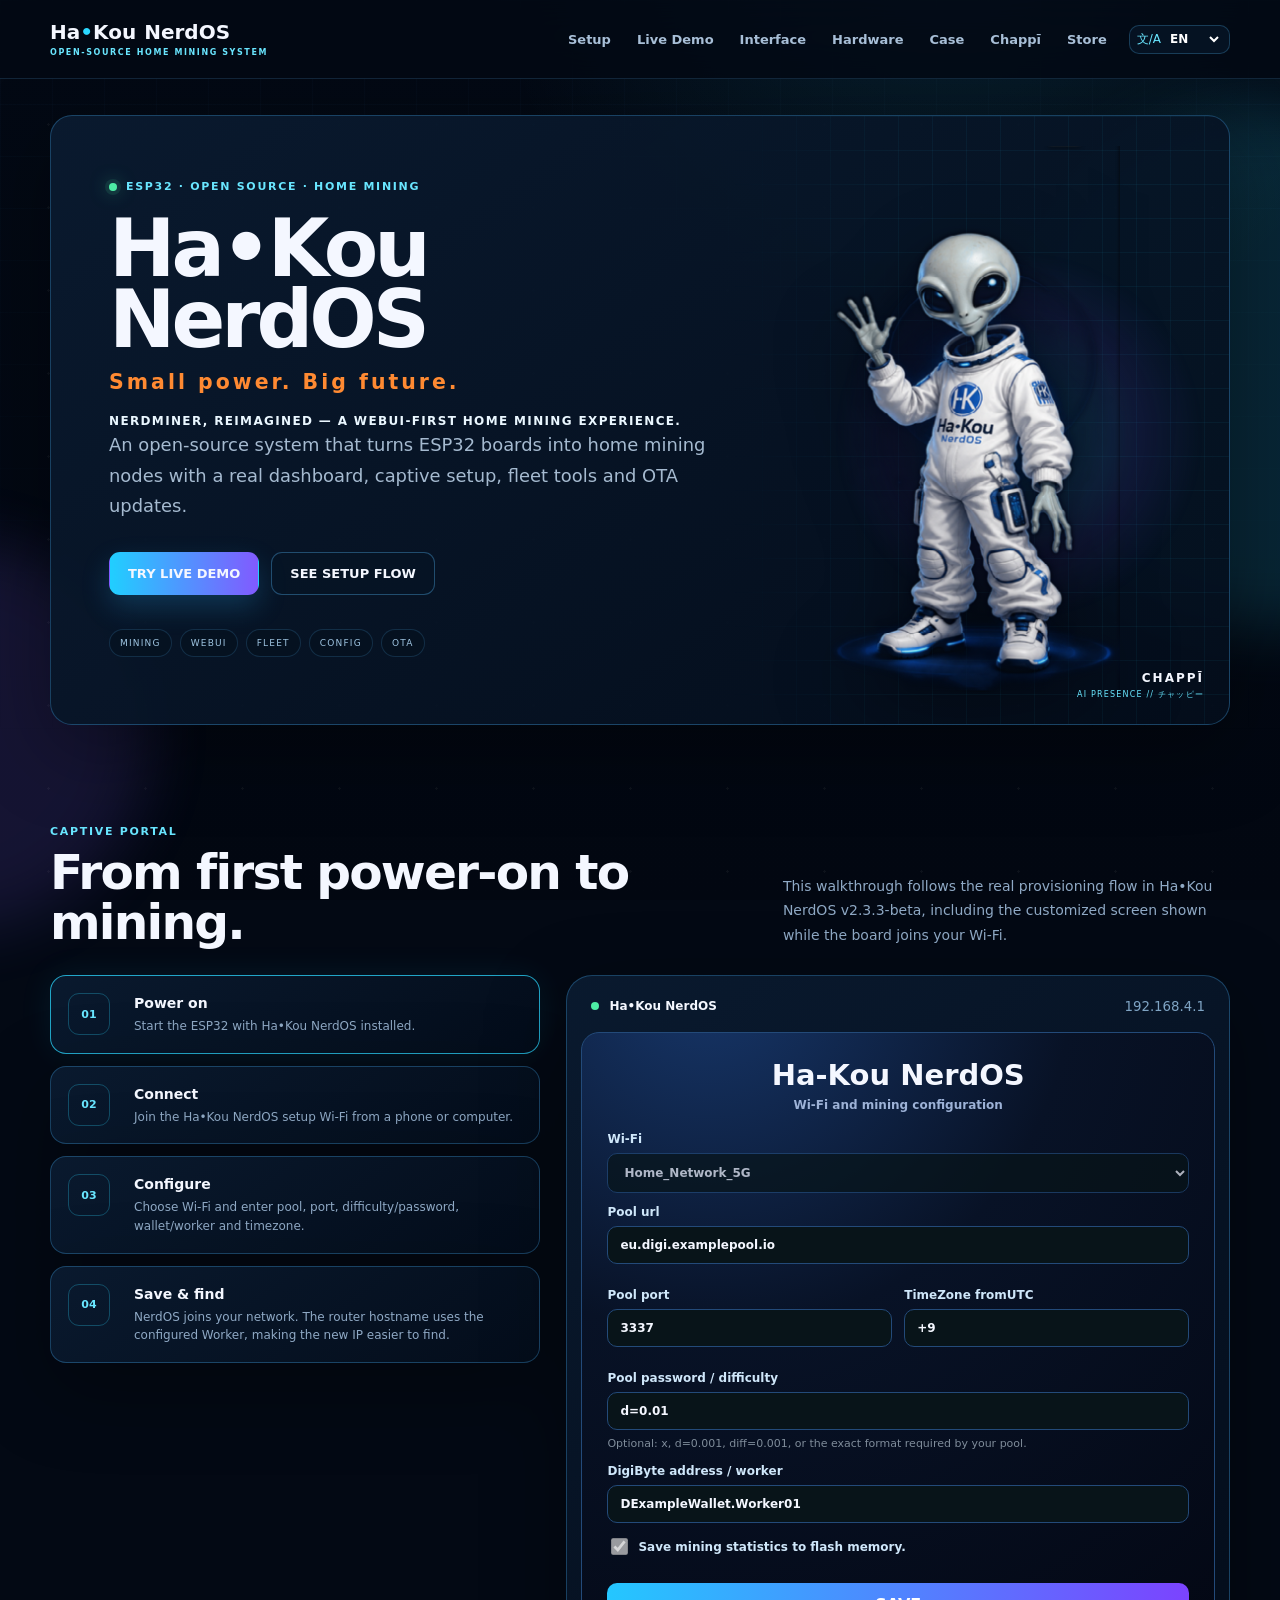
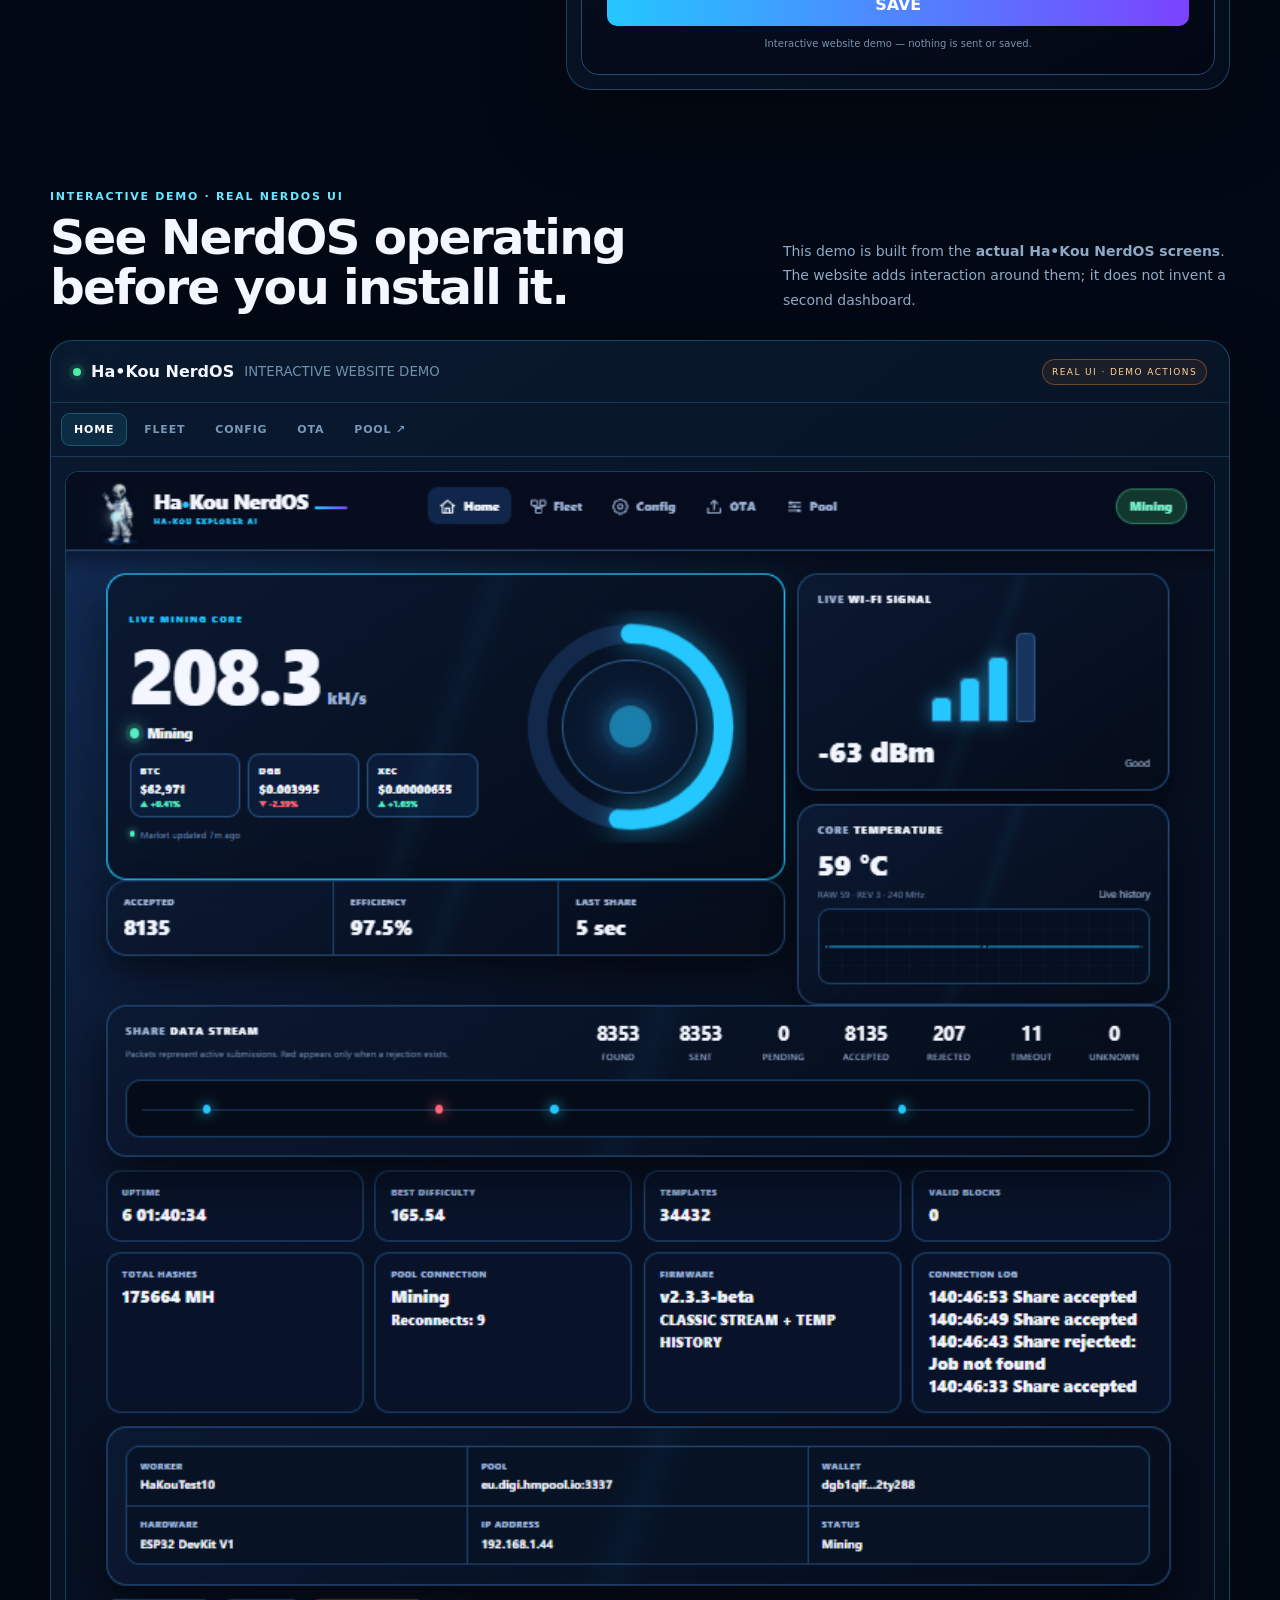
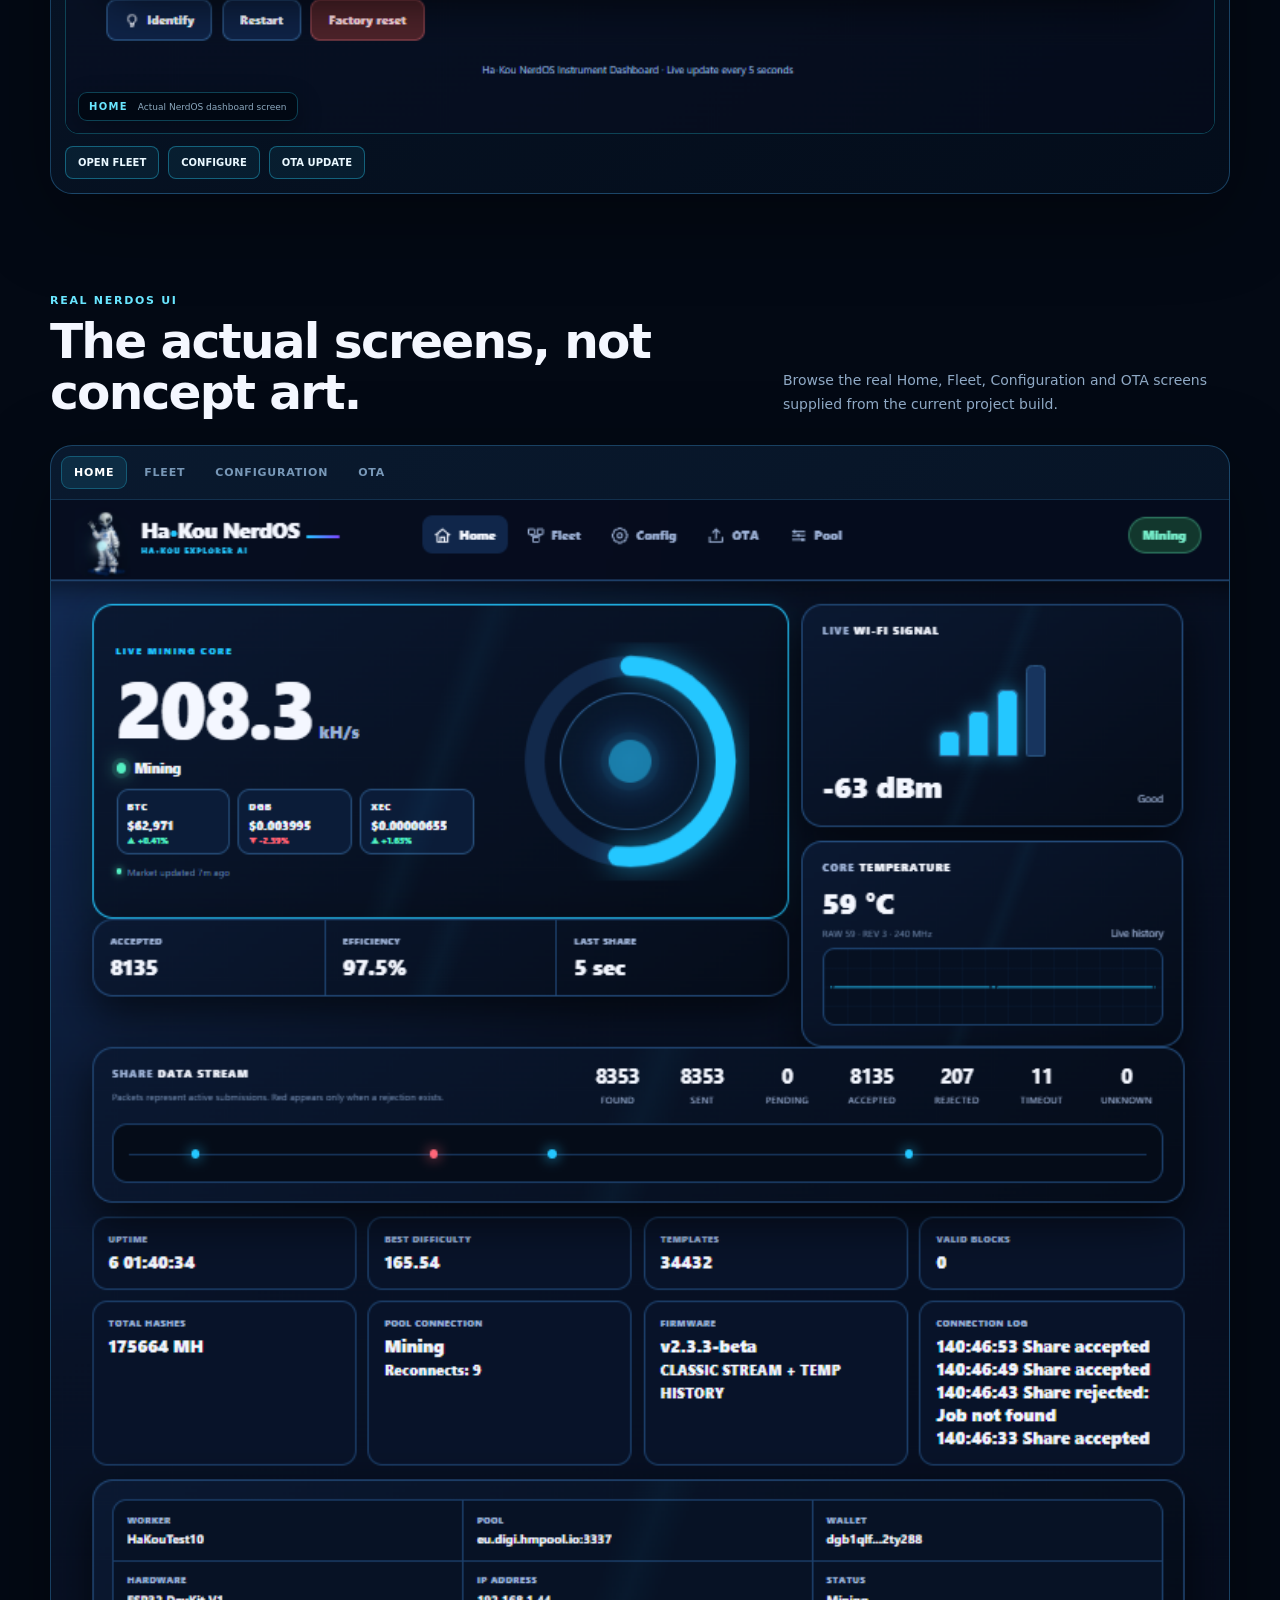
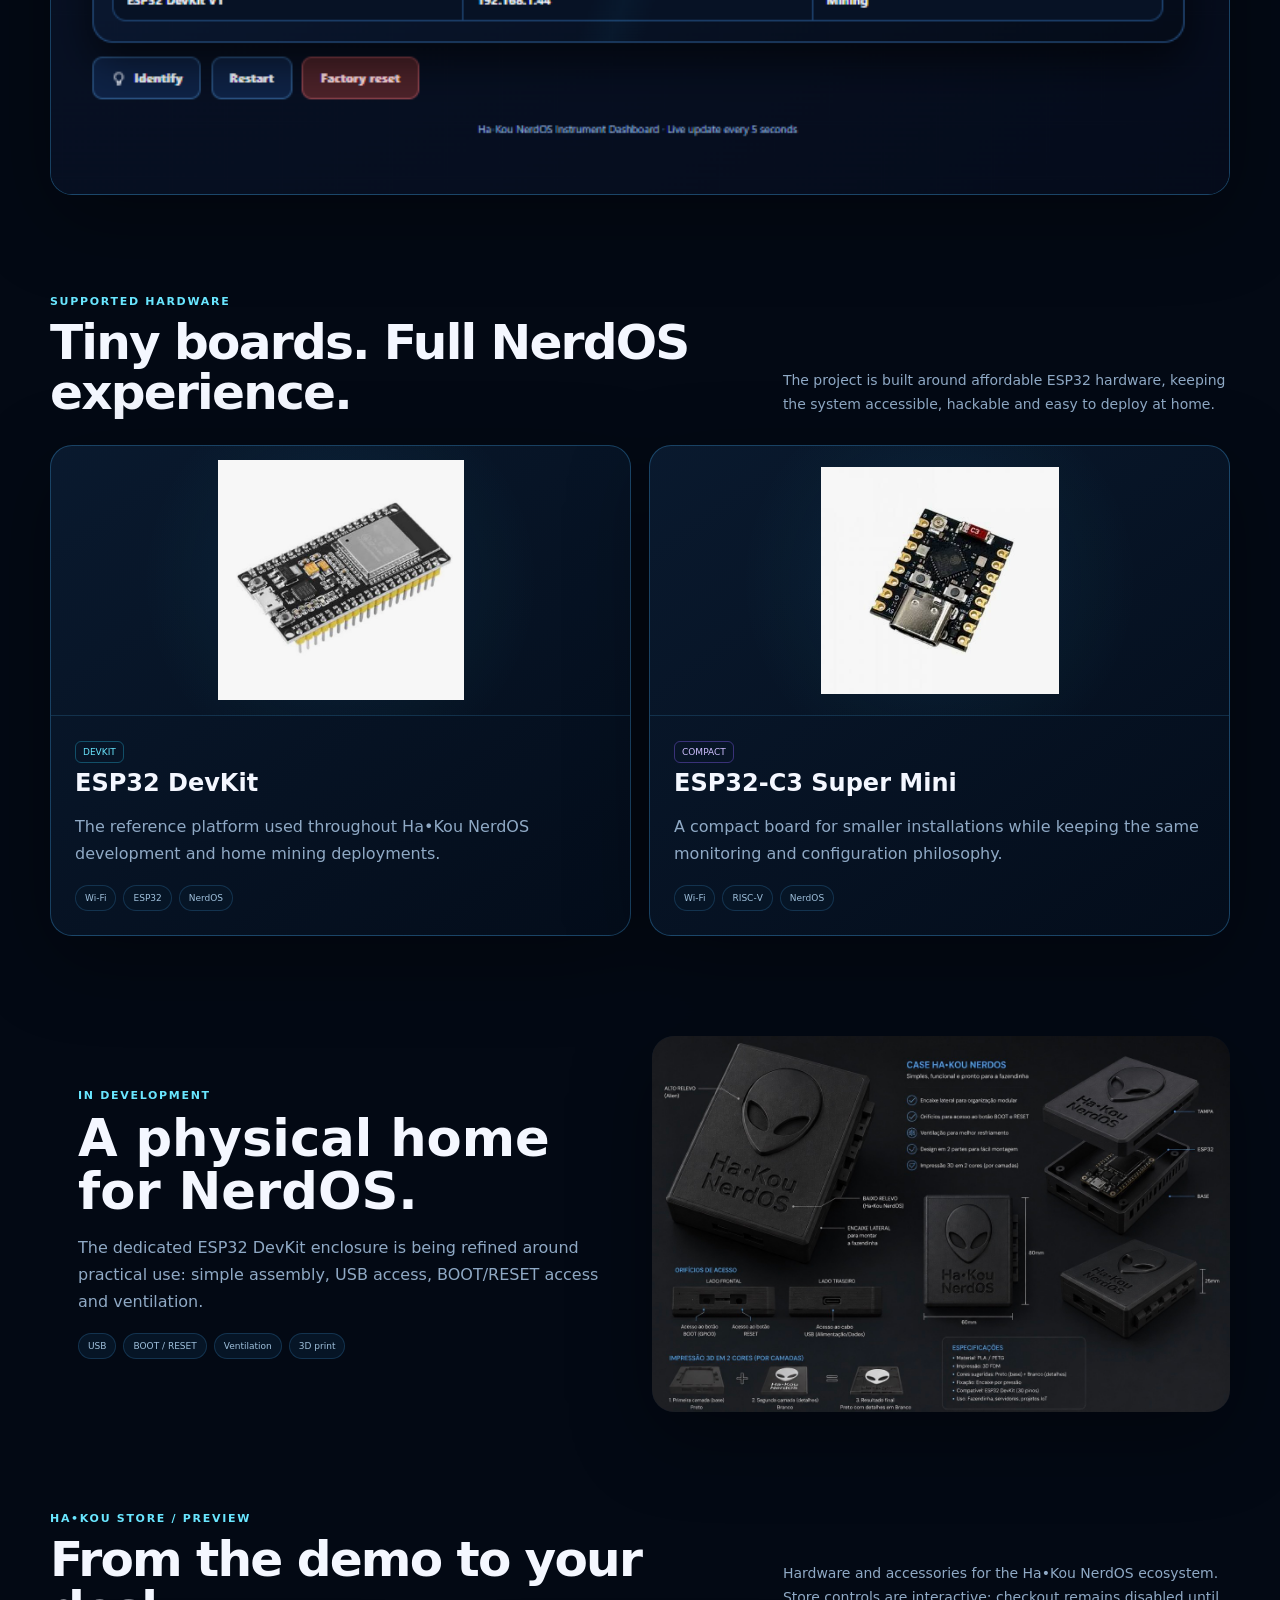
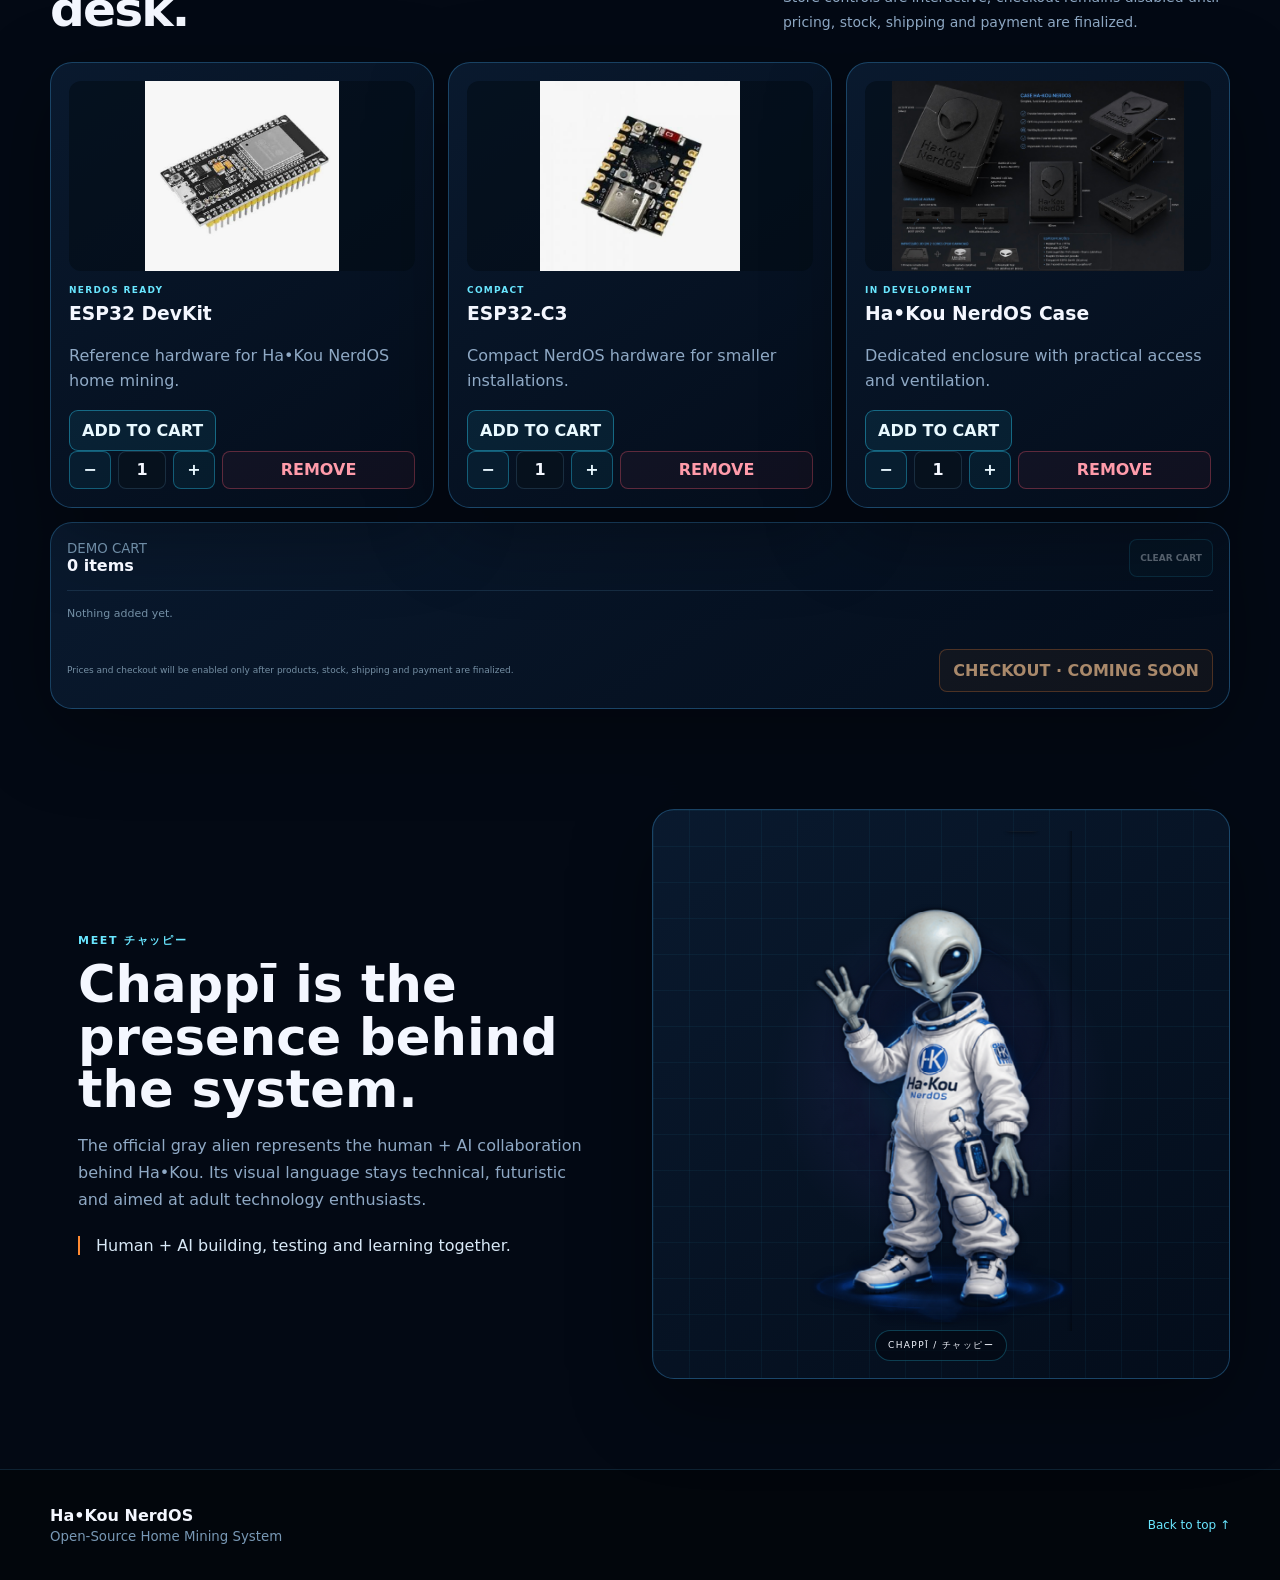
==== commit cd699d2f: "Add files via upload" ====
--- a/index.html
+++ b/index.html
@@ -6,7 +6,7 @@
   <meta name="theme-color" content="#030914">
   <meta name="description" content="Ha•Kou NerdOS — Open-Source Home Mining System for ESP32.">
   <title>Ha•Kou NerdOS — Open-Source Home Mining System</title>
-  <link rel="stylesheet" href="css/style.css?v=v5">
+  <link rel="stylesheet" href="css/style.css?v=v6">
 </head>
 <body>
   <a class="skip-link" href="#main" data-i18n="skip">Skip to content</a>
@@ -31,6 +31,7 @@
         <a href="#hardware" data-i18n="navHardware">Hardware</a>
         <a href="#case" data-i18n="navCase">Case</a>
         <a href="#chappi">Chappī</a>
+        <a href="#store">Store</a>
         <label class="lang-control"><span>文/A</span>
           <select id="langSelect" aria-label="Language">
             <option value="en">EN</option><option value="pt">PT</option><option value="ja">日本語</option>
@@ -47,12 +48,13 @@
           <span class="eyebrow"><span class="live-dot"></span><span data-i18n="heroEyebrow">ESP32 · OPEN SOURCE · HOME MINING</span></span>
           <h1><span>Ha•Kou</span><br>NerdOS</h1>
           <h2 data-i18n="heroTag">Small power. Big future.</h2>
+          <div class="hero-positioning" data-i18n="heroPositioning">NERDMINER, REIMAGINED — A WEBUI-FIRST HOME MINING EXPERIENCE.</div>
           <p data-i18n="heroText">An open-source system that turns ESP32 boards into home mining nodes with a real dashboard, captive setup, fleet tools and OTA updates.</p>
           <div class="hero-actions">
             <a class="btn btn-primary" href="#demo" data-i18n="tryDemo">TRY LIVE DEMO</a>
             <a class="btn btn-ghost" href="#setup" data-i18n="seeSetup">SEE SETUP FLOW</a>
           </div>
-          <div class="system-line"><span>● NERDOS ONLINE</span><span>ESP32 READY</span><span>OPEN SOURCE</span></div>
+          <div class="system-line"><span>MINING</span><span>WEBUI</span><span>FLEET</span><span>CONFIG</span><span>OTA</span></div>
         </div>
         <div class="hero-chappi" id="heroChappi" role="button" tabindex="0" aria-label="Chappī">
           <div class="hero-chappi-grid"></div><div class="hero-chappi-glow"></div>
@@ -111,16 +113,17 @@
 
     <section class="section shell" id="demo">
       <div class="section-heading">
-        <div><span class="kicker">INTERACTIVE DEMO</span><h2 data-i18n="demoTitle">See NerdOS operating before you install it.</h2></div>
-        <p data-i18n="demoText">A simulated dashboard with fictitious telemetry. It reproduces the feel of the system without connecting to a real miner, wallet or pool.</p>
-      </div>
-
-      <div class="demo-shell tech-panel">
+        <div><span class="kicker">INTERACTIVE DEMO · REAL NERDOS UI</span><h2 data-i18n="demoTitle">Use the NerdOS interface before you install it.</h2></div>
+        <p>This demo is built from the <b>actual Ha•Kou NerdOS screens</b>. The website adds interaction around them; it does not invent a second dashboard.</p>
+      </div>
+
+      <div class="real-demo-shell tech-panel">
         <div class="demo-topbar">
-          <div><span class="live-dot"></span><b>Ha•Kou NerdOS</b><small id="demoClock">--:--:--</small></div>
-          <span class="demo-badge" data-i18n="simulated">SIMULATED DATA</span>
-        </div>
-        <div class="demo-tabs" role="tablist">
+          <div><span class="live-dot"></span><b>Ha•Kou NerdOS</b><small>INTERACTIVE WEBSITE DEMO</small></div>
+          <span class="demo-badge">REAL UI · DEMO ACTIONS</span>
+        </div>
+
+        <div class="demo-tabs real-demo-tabs" role="tablist">
           <button class="demo-tab active" data-demo="home">HOME</button>
           <button class="demo-tab" data-demo="fleet">FLEET</button>
           <button class="demo-tab" data-demo="config">CONFIG</button>
@@ -128,67 +131,65 @@
           <button class="demo-tab" data-demo="pool">POOL ↗</button>
         </div>
 
-        <div class="demo-view active" id="demo-home">
-          <div class="metric-grid">
-            <article><small>HASHRATE</small><strong id="demoHash">352.4</strong><span>kH/s</span></article>
-            <article><small>SHARES</small><strong id="demoShares">184</strong><span id="demoAccepted">98.9% accepted</span></article>
-            <article><small>TEMP</small><strong id="demoTemp">63.8</strong><span>°C</span></article>
-            <article><small>WI‑FI</small><strong id="demoWifi">-54</strong><span>dBm</span></article>
-          </div>
-          <div class="demo-columns">
-            <div class="demo-panel">
-              <div class="demo-panel-head"><b>SHARE DATA STREAM</b><span>LIVE</span></div>
-              <div class="share-stream" id="shareStream"></div>
+        <div class="demo-view active real-demo-view" id="demo-home">
+          <div class="real-screen-wrap">
+            <img src="assets/images/nerdos-home.png" alt="Actual Ha•Kou NerdOS Home dashboard">
+            <div class="screen-caption"><b>HOME</b><span>Actual NerdOS dashboard screen</span></div>
+          </div>
+          <div class="demo-action-strip">
+            <button type="button" data-jump-demo="fleet">OPEN FLEET</button>
+            <button type="button" data-jump-demo="config">CONFIGURE</button>
+            <button type="button" data-jump-demo="ota">OTA UPDATE</button>
+          </div>
+        </div>
+
+        <div class="demo-view real-demo-view" id="demo-fleet">
+          <div class="real-screen-wrap">
+            <img src="assets/images/nerdos-fleet.png" alt="Actual Ha•Kou NerdOS Fleet dashboard">
+            <div class="screen-caption"><b>FLEET</b><span>Actual NerdOS Fleet screen</span></div>
+          </div>
+          <div class="fleet-demo-actions">
+            <div class="fleet-demo-device active" data-worker="HaKouTest01">
+              <div><small>SELECTED DEVICE</small><b>HaKouTest01</b><span>192.168.1.82 · ONLINE</span></div>
+              <div class="device-actions">
+                <button type="button" data-device-action="identify">IDENTIFY</button>
+                <button type="button" data-device-action="config">CONFIG</button>
+                <button type="button" data-device-action="ota">OTA</button>
+                <button type="button" data-device-action="restart" class="danger-soft">RESTART</button>
+              </div>
             </div>
-            <div class="demo-panel">
-              <div class="demo-panel-head"><b>MINER STATUS</b><span>ONLINE</span></div>
-              <dl class="status-list">
-                <div><dt>Pool</dt><dd>eu.digi.examplepool.io:3337</dd></div>
-                <div><dt>Worker</dt><dd>Worker01</dd></div>
-                <div><dt>Uptime</dt><dd id="demoUptime">02:14:08</dd></div>
-                <div><dt>Firmware</dt><dd>v2.3.3-beta</dd></div>
-              </dl>
-            </div>
-          </div>
-          <div class="history-strip">
-            <div class="history-head"><b>TEMPERATURE HISTORY</b><span>LAST 60 MIN</span></div>
-            <div class="temp-bars" id="tempBars"></div>
-          </div>
-        </div>
-
-        <div class="demo-view" id="demo-fleet">
-          <div class="fleet-demo-grid">
-            <article><span class="online-dot"></span><b>Worker01</b><strong>353.1 kH/s</strong><small>63.6°C · -52 dBm</small></article>
-            <article><span class="online-dot"></span><b>Worker02</b><strong>348.8 kH/s</strong><small>62.9°C · -58 dBm</small></article>
-            <article><span class="online-dot"></span><b>Worker03</b><strong>355.0 kH/s</strong><small>64.1°C · -55 dBm</small></article>
-            <article><span class="online-dot warn"></span><b>C3-Lab</b><strong>257.4 kH/s</strong><small>65.2°C · -67 dBm</small></article>
-          </div>
-          <p class="demo-disclaimer" data-i18n="demoFiction">All names, addresses and telemetry in this demo are fictitious.</p>
-        </div>
-
-        <div class="demo-view" id="demo-config">
-          <div class="fake-form">
-            <label><span>Pool address</span><input readonly value="eu.digi.examplepool.io"></label>
-            <div><label><span>Port</span><input readonly value="3337"></label><label><span>Password / Diff</span><input readonly value="d=0.01"></label></div>
-            <label><span>Wallet / Worker</span><input readonly value="DExampleWallet.Worker01"></label>
-            <button type="button">SAVE & RESTART</button>
-          </div>
-        </div>
-
-        <div class="demo-view" id="demo-ota">
-          <div class="ota-demo">
-            <span class="ota-icon">↑</span><h3>OTA Firmware Update</h3><p>Select a compiled firmware <b>.bin</b> and update NerdOS through the browser.</p>
-            <div class="ota-file"><span>HaKou-NerdOS-v2.3.3.bin</span><b>READY</b></div>
-            <button type="button" id="fakeOta">START DEMO UPDATE</button>
-            <div class="ota-progress"><i id="otaProgress"></i></div><small id="otaStatus">Demo only. No firmware will be uploaded.</small>
-          </div>
-        </div>
-
-        <div class="demo-view" id="demo-pool">
+            <div class="fleet-action-feedback" id="fleetFeedback">Select an action to experience the NerdOS Fleet workflow.</div>
+          </div>
+        </div>
+
+        <div class="demo-view real-demo-view" id="demo-config">
+          <div class="real-screen-wrap">
+            <img src="assets/images/nerdos-config.png" alt="Actual Ha•Kou NerdOS Configuration screen">
+            <div class="screen-caption"><b>CONFIG</b><span>Actual NerdOS Configuration screen</span></div>
+          </div>
+          <div class="demo-action-strip">
+            <button type="button" id="fakeConfigSave">SIMULATE SAVE & RESTART</button>
+            <span id="configStatus" class="demo-action-status">Demo only — nothing is written to hardware.</span>
+          </div>
+        </div>
+
+        <div class="demo-view real-demo-view" id="demo-ota">
+          <div class="real-screen-wrap">
+            <img src="assets/images/nerdos-ota.png" alt="Actual Ha•Kou NerdOS OTA screen">
+            <div class="screen-caption"><b>OTA</b><span>Actual NerdOS OTA screen</span></div>
+          </div>
+          <div class="ota-inline-demo">
+            <button type="button" id="fakeOta">SIMULATE OTA UPDATE</button>
+            <div class="ota-progress"><i id="otaProgress"></i></div>
+            <small id="otaStatus">Demo only. No firmware will be uploaded.</small>
+          </div>
+        </div>
+
+        <div class="demo-view real-demo-view" id="demo-pool">
           <div class="pool-demo-view">
-            <span class="pool-big">↗</span><h3 data-i18n="poolDemoTitle">Pool shortcut follows the user's configuration.</h3>
-            <p data-i18n="poolDemoText">In the real NerdOS, this action opens the website corresponding to the configured pool. The public website demo does not force or recommend a specific pool.</p>
-            <div class="pool-example"><small>CONFIGURED STRATUM</small><strong>eu.digi.examplepool.io:3337</strong><span>→ examplepool.io</span></div>
+            <span class="pool-big">↗</span><h3>Pool follows the miner configuration.</h3>
+            <p>In NerdOS, the Pool shortcut follows what the user configured. The public website does not force or recommend a specific pool.</p>
+            <div class="pool-example"><small>EXAMPLE ONLY</small><strong>configured-pool.example:3337</strong><span>→ pool website</span></div>
           </div>
         </div>
       </div>
@@ -238,6 +239,48 @@
       <button class="case-photo tech-panel image-button" data-lightbox="assets/images/nerdos-case.jpg"><img src="assets/images/nerdos-case.jpg" alt="Ha•Kou NerdOS case concept"></button>
     </section>
 
+    <section class="section shell" id="store">
+      <div class="section-heading">
+        <div><span class="kicker">HA•KOU STORE / PREVIEW</span><h2>From the demo to your desk.</h2></div>
+        <p>Hardware and accessories for the Ha•Kou NerdOS ecosystem. Store controls are interactive; checkout remains disabled until pricing, stock, shipping and payment are finalized.</p>
+      </div>
+      <div class="store-grid">
+        <article class="store-card tech-panel" data-product-card="ESP32 DevKit">
+          <img src="assets/images/esp32-devkit.png" alt="ESP32 DevKit"><span>NERDOS READY</span><h3>ESP32 DevKit</h3><p>Reference hardware for Ha•Kou NerdOS home mining.</p>
+          <div class="product-controls">
+            <button class="store-action" data-product="ESP32 DevKit">ADD TO CART</button>
+            <div class="qty-control" data-qty-for="ESP32 DevKit" hidden><button type="button" data-qty-minus="ESP32 DevKit">−</button><b data-qty-value="ESP32 DevKit">1</b><button type="button" data-qty-plus="ESP32 DevKit">+</button><button type="button" class="remove-product" data-remove-product="ESP32 DevKit">REMOVE</button></div>
+          </div>
+        </article>
+        <article class="store-card tech-panel" data-product-card="ESP32-C3">
+          <img src="assets/images/esp32-c3.png" alt="ESP32-C3"><span>COMPACT</span><h3>ESP32-C3</h3><p>Compact NerdOS hardware for smaller installations.</p>
+          <div class="product-controls">
+            <button class="store-action" data-product="ESP32-C3">ADD TO CART</button>
+            <div class="qty-control" data-qty-for="ESP32-C3" hidden><button type="button" data-qty-minus="ESP32-C3">−</button><b data-qty-value="ESP32-C3">1</b><button type="button" data-qty-plus="ESP32-C3">+</button><button type="button" class="remove-product" data-remove-product="ESP32-C3">REMOVE</button></div>
+          </div>
+        </article>
+        <article class="store-card tech-panel" data-product-card="NerdOS Case">
+          <img src="assets/images/nerdos-case.jpg" alt="Ha•Kou NerdOS Case"><span>IN DEVELOPMENT</span><h3>Ha•Kou NerdOS Case</h3><p>Dedicated enclosure with practical access and ventilation.</p>
+          <div class="product-controls">
+            <button class="store-action" data-product="NerdOS Case">ADD TO CART</button>
+            <div class="qty-control" data-qty-for="NerdOS Case" hidden><button type="button" data-qty-minus="NerdOS Case">−</button><b data-qty-value="NerdOS Case">1</b><button type="button" data-qty-plus="NerdOS Case">+</button><button type="button" class="remove-product" data-remove-product="NerdOS Case">REMOVE</button></div>
+          </div>
+        </article>
+      </div>
+
+      <div class="cart-panel tech-panel" id="cartPanel">
+        <div class="cart-panel-head">
+          <div><small>DEMO CART</small><b id="cartCount">0 items</b></div>
+          <button type="button" id="clearCart" disabled>CLEAR CART</button>
+        </div>
+        <div class="cart-lines" id="cartLines"><div class="cart-empty">Nothing added yet.</div></div>
+        <div class="cart-panel-foot">
+          <span>Prices and checkout will be enabled only after products, stock, shipping and payment are finalized.</span>
+          <button type="button" id="checkoutDemo" disabled>CHECKOUT · COMING SOON</button>
+        </div>
+      </div>
+    </section>
+
     <section class="section shell chappi-section" id="chappi">
       <div class="chappi-copy"><span class="kicker">MEET チャッピー</span><h2 data-i18n="chappiTitle">Chappī is the presence behind the system.</h2><p data-i18n="chappiText">The official gray alien represents the human + AI collaboration behind Ha•Kou. Its visual language stays technical, futuristic and aimed at adult technology enthusiasts.</p><blockquote data-i18n="quote">Human + AI building, testing and learning together.</blockquote></div>
       <div class="chappi-card tech-panel"><div class="chappi-card-grid"></div><div class="chappi-card-glow"></div><div class="chappi-card-clip"><img src="assets/images/chappi-official.png" alt="Chappī"></div><span>CHAPPĪ / チャッピー</span></div>
@@ -247,6 +290,6 @@
   <footer class="site-footer"><div class="shell footer-inner"><div><strong>Ha•Kou NerdOS</strong><small data-i18n="footerLine">Open-Source Home Mining System</small></div><a href="#top" data-i18n="backTop">Back to top ↑</a></div></footer>
 
   <div class="lightbox" id="lightbox" hidden><button class="lightbox-close" id="lightboxClose">×</button><img id="lightboxImage" alt="Expanded NerdOS screenshot"></div>
-  <script src="js/main.js?v=v5"></script>
+  <script src="js/main.js?v=v6.1"></script>
 </body>
 </html>
--- a/css/style.css
+++ b/css/style.css
@@ -37,3 +37,195 @@
  .hero-main{grid-template-columns:minmax(0,1fr) 34%;min-height:455px}.hero-copy{padding-left:18px}.hero-copy>p{max-width:92%}.hero-chappi{width:43%}.hero-chappi-clip{inset:105px -62px 0 -35px}.hero-chappi img{width:255px}.hero-chappi-tag{display:none}
 }
 @media(prefers-reduced-motion:reduce){html{scroll-behavior:auto}*,*:before,*:after{animation:none!important;transition:none!important}}
+/* v6 — product-first interactive layer */
+.hero-positioning{margin:16px 0 0;color:#eaf7ff;font-size:12px;font-weight:900;letter-spacing:1.35px;line-height:1.5}.share-log{height:76px;overflow:hidden;margin-top:14px;padding:10px;border:1px solid rgba(54,131,185,.2);border-radius:10px;background:#030b15;font-family:ui-monospace,SFMono-Regular,Consolas,monospace;font-size:9px;color:#8fb2cc}.share-log div{display:flex;gap:10px;padding:2px 0}.share-log time{color:#6689a5}.share-log .ok{color:var(--green)}.share-log .bad{color:#ff6b82}.fleet-node{cursor:pointer;transition:.18s ease}.fleet-node:hover,.fleet-node.active{transform:translateY(-2px);border-color:rgba(43,215,255,.65)!important;box-shadow:0 10px 30px rgba(0,0,0,.22),inset 0 0 28px rgba(43,215,255,.035)}.fleet-detail{margin-top:12px;padding:14px;display:grid;grid-template-columns:auto 1fr 1fr auto;align-items:center;gap:12px}.fleet-detail small{color:#6f91ad}.fleet-detail span{color:#8fb0c9}.fleet-detail button,.store-action{border:1px solid rgba(43,215,255,.4);background:rgba(43,215,255,.08);color:#e9f9ff;border-radius:9px;padding:10px 12px;font-weight:900;cursor:pointer}.demo-action-status{color:#6f91ad}.store-grid{display:grid;grid-template-columns:repeat(3,1fr);gap:14px}.store-card{padding:18px;display:flex;flex-direction:column;min-height:390px;transition:.2s ease}.store-card:hover{transform:translateY(-5px);border-color:rgba(43,215,255,.48)}.store-card img{width:100%;height:190px;object-fit:contain;border-radius:12px;background:rgba(3,11,21,.55)}.store-card>span{margin-top:14px;color:var(--cyan2);font-size:9px;letter-spacing:1.3px;font-weight:900}.store-card h3{margin:8px 0 4px}.store-card p{color:var(--muted);line-height:1.55;flex:1}.store-action.added{color:var(--green);border-color:rgba(77,237,165,.45);background:rgba(77,237,165,.08)}.cart-bar{margin-top:14px;padding:14px 16px;display:grid;grid-template-columns:auto 1fr auto;gap:18px;align-items:center}.cart-bar small{display:block;color:#6f91ad}.cart-bar span{color:#9db9ce;font-size:11px}.cart-bar button{border:1px solid rgba(255,138,50,.28);background:rgba(255,138,50,.06);color:#b99b7d;border-radius:9px;padding:11px 13px;font-weight:900}
+@media(max-width:800px){.store-grid{grid-template-columns:1fr}.fleet-detail,.cart-bar{grid-template-columns:1fr}.store-card{min-height:0}.store-card img{height:160px}}
+
+
+/* v6.1 — real NerdOS demo, full Chappī, usable cart */
+.hero-main{min-height:610px}
+.hero-chappi{overflow:hidden}
+.hero-chappi-clip{
+  inset:0!important;
+  padding:24px 18px 18px 10px;
+  display:flex;
+  align-items:center!important;
+  justify-content:center!important;
+  overflow:visible!important;
+}
+.hero-chappi img{
+  width:auto!important;
+  max-width:100%!important;
+  max-height:555px!important;
+  height:auto!important;
+  object-fit:contain;
+  object-position:center;
+}
+.hero-chappi-glow{top:23%}
+.hero-chappi-tag{z-index:5}
+
+.real-demo-shell{overflow:hidden}
+.real-demo-tabs{border-bottom:1px solid rgba(57,139,196,.28)}
+.real-demo-view{padding:14px}
+.real-screen-wrap{
+  position:relative;
+  overflow:hidden;
+  border:1px solid rgba(43,215,255,.28);
+  border-radius:14px;
+  background:#020a13;
+}
+.real-screen-wrap img{
+  display:block;
+  width:100%;
+  height:auto;
+  object-fit:contain;
+  background:#020a13;
+}
+.screen-caption{
+  position:absolute;
+  left:12px;
+  bottom:12px;
+  display:flex;
+  align-items:center;
+  gap:10px;
+  padding:8px 10px;
+  border:1px solid rgba(43,215,255,.28);
+  border-radius:9px;
+  background:rgba(2,9,18,.88);
+  backdrop-filter:blur(8px);
+  box-shadow:0 8px 24px rgba(0,0,0,.3);
+}
+.screen-caption b{font-size:10px;letter-spacing:1.3px;color:var(--cyan2)}
+.screen-caption span{font-size:9px;color:#8ca9bf}
+.demo-action-strip,.ota-inline-demo{
+  margin-top:12px;
+  display:flex;
+  align-items:center;
+  gap:9px;
+  flex-wrap:wrap;
+}
+.demo-action-strip button,.ota-inline-demo button,.device-actions button{
+  border:1px solid rgba(43,215,255,.36);
+  background:rgba(43,215,255,.07);
+  color:#eaf8ff;
+  border-radius:8px;
+  padding:10px 12px;
+  font-size:10px;
+  font-weight:900;
+  cursor:pointer;
+}
+.fleet-demo-actions{margin-top:12px}
+.fleet-demo-device{
+  padding:14px;
+  border:1px solid rgba(43,215,255,.28);
+  border-radius:12px;
+  background:rgba(5,17,30,.75);
+  display:grid;
+  grid-template-columns:minmax(220px,1fr) auto;
+  gap:14px;
+  align-items:center;
+}
+.fleet-demo-device>div:first-child{display:flex;flex-direction:column;gap:4px}
+.fleet-demo-device small{font-size:8px;color:var(--cyan2);letter-spacing:1.2px}
+.fleet-demo-device span{font-size:10px;color:#8faabd}
+.device-actions{display:flex;gap:7px;flex-wrap:wrap;justify-content:flex-end}
+.device-actions .danger-soft{border-color:rgba(255,92,116,.35);color:#ff9aaa;background:rgba(255,92,116,.06)}
+.fleet-action-feedback{margin-top:8px;padding:10px 12px;border-radius:9px;background:#06111e;color:#829eb4;font-size:10px}
+.ok-feedback{color:var(--green);border:1px solid rgba(77,237,165,.2)}
+.warn-feedback{color:#ffc477;border:1px solid rgba(255,164,67,.2)}
+.ota-inline-demo .ota-progress{flex:1;min-width:160px}
+
+.product-controls{margin-top:auto}
+.qty-control{
+  display:grid;
+  grid-template-columns:42px 48px 42px 1fr;
+  gap:7px;
+  align-items:center;
+}
+.qty-control button,.cart-panel button{
+  min-height:38px;
+  border:1px solid rgba(43,215,255,.35);
+  background:rgba(43,215,255,.06);
+  color:#e9f8ff;
+  border-radius:8px;
+  font-weight:900;
+  cursor:pointer;
+}
+.qty-control b{
+  display:grid;
+  place-items:center;
+  height:38px;
+  border:1px solid rgba(70,112,147,.3);
+  border-radius:8px;
+  background:#06111d;
+}
+.qty-control .remove-product,.cart-remove{border-color:rgba(255,91,112,.32)!important;color:#ff9baa!important;background:rgba(255,91,112,.05)!important}
+
+.cart-panel{margin-top:14px;padding:16px}
+.cart-panel-head,.cart-panel-foot{
+  display:flex;
+  align-items:center;
+  justify-content:space-between;
+  gap:14px;
+}
+.cart-panel-head small{display:block;color:#6e8ca5}
+.cart-panel-head button{padding:8px 10px;font-size:9px}
+.cart-panel-head button:disabled{opacity:.35;cursor:not-allowed}
+.cart-lines{margin:13px 0;border-top:1px solid rgba(67,116,153,.25)}
+.cart-empty{padding:16px 0;color:#738fa5;font-size:11px}
+.cart-line{
+  display:flex;
+  align-items:center;
+  justify-content:space-between;
+  gap:12px;
+  padding:11px 0;
+  border-bottom:1px solid rgba(67,116,153,.2);
+}
+.cart-line b{font-size:11px}
+.cart-line-actions{display:flex;align-items:center;gap:6px}
+.cart-line-actions button{min-width:34px;padding:7px 9px;font-size:9px}
+.cart-line-actions span{min-width:28px;text-align:center;font-weight:900}
+.cart-panel-foot span{font-size:9px;color:#758fa4;max-width:640px}
+.cart-panel-foot button{padding:11px 13px;color:#a9896b;border-color:rgba(255,140,53,.25);background:rgba(255,140,53,.05)}
+
+.chappi-card{
+  min-height:570px!important;
+  overflow:hidden;
+}
+.chappi-card-clip{
+  inset:0!important;
+  padding:20px 18px 45px!important;
+  overflow:visible!important;
+  align-items:center!important;
+}
+.chappi-card img{
+  width:auto!important;
+  max-width:100%!important;
+  max-height:500px!important;
+  height:auto!important;
+  object-fit:contain;
+}
+.chappi-card>span{z-index:5}
+
+@media(max-width:980px){
+  .hero-main{min-height:560px}
+  .hero-chappi img{max-height:500px!important}
+}
+@media(max-width:800px){
+  .hero-main{min-height:520px}
+  .hero-chappi-clip{padding:45px 0 12px!important}
+  .hero-chappi img{max-height:410px!important;max-width:120%!important}
+  .fleet-demo-device{grid-template-columns:1fr}
+  .device-actions{justify-content:flex-start}
+  .cart-panel-head,.cart-panel-foot,.cart-line{align-items:flex-start;flex-direction:column}
+  .cart-line-actions{width:100%;flex-wrap:wrap}
+  .chappi-card{min-height:500px!important}
+  .chappi-card img{max-height:430px!important}
+}
+@media(max-width:560px){
+  .hero-main{min-height:500px}
+  .hero-chappi{width:43%!important}
+  .hero-chappi img{max-height:360px!important}
+  .screen-caption{position:static;border:0;border-radius:0}
+  .qty-control{grid-template-columns:40px 45px 40px 1fr}
+}
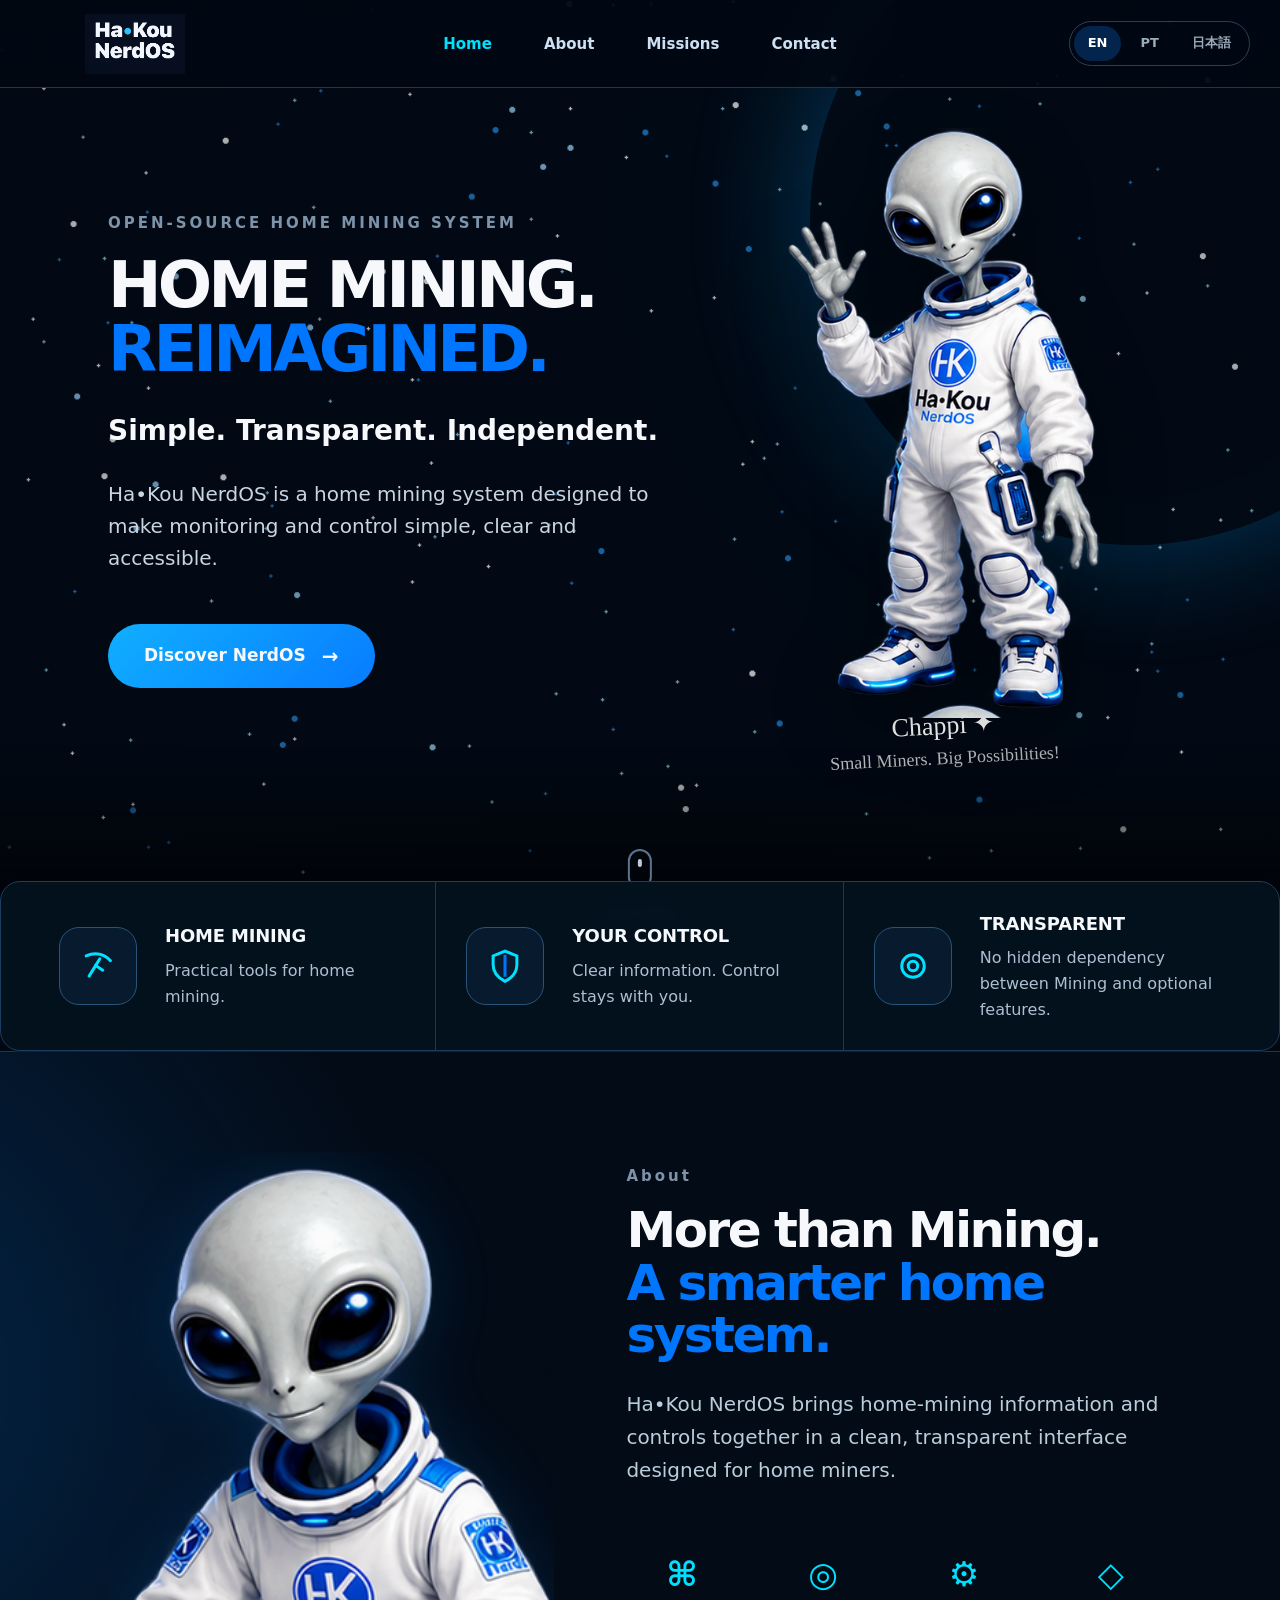
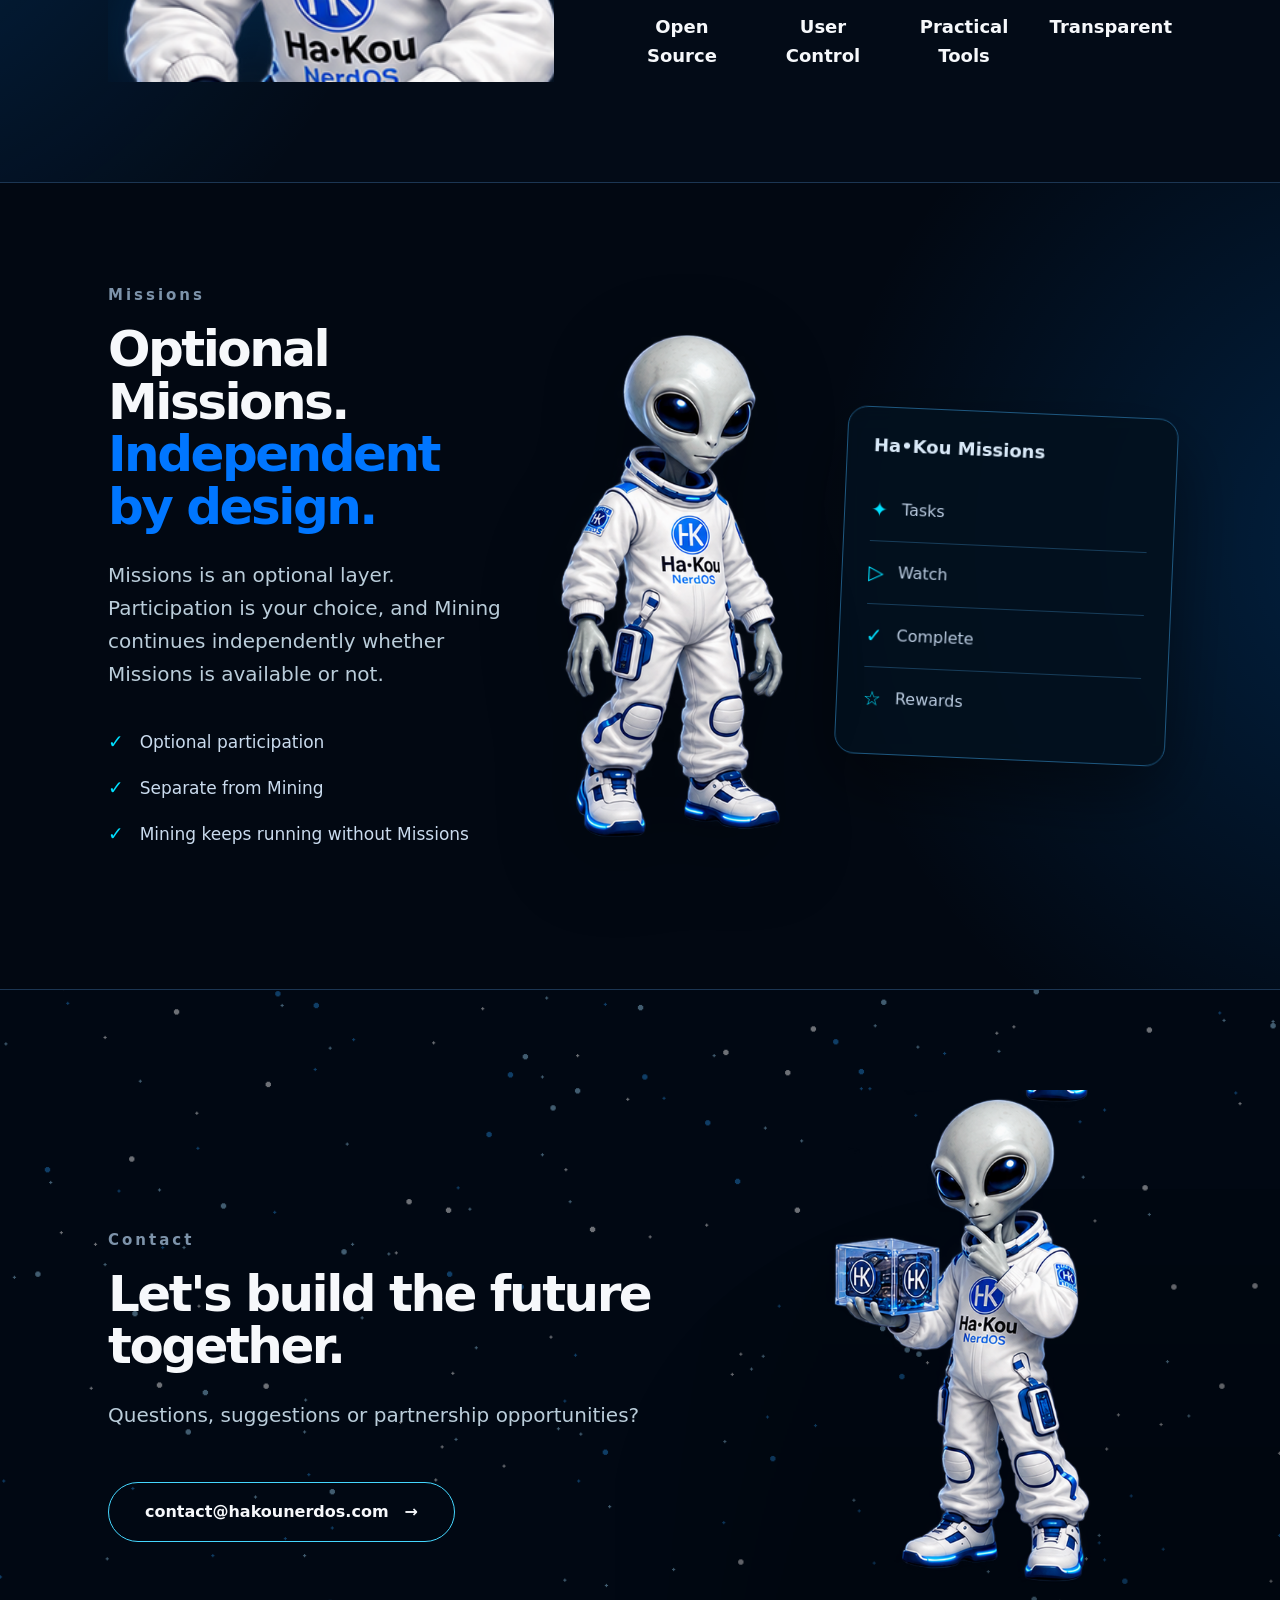
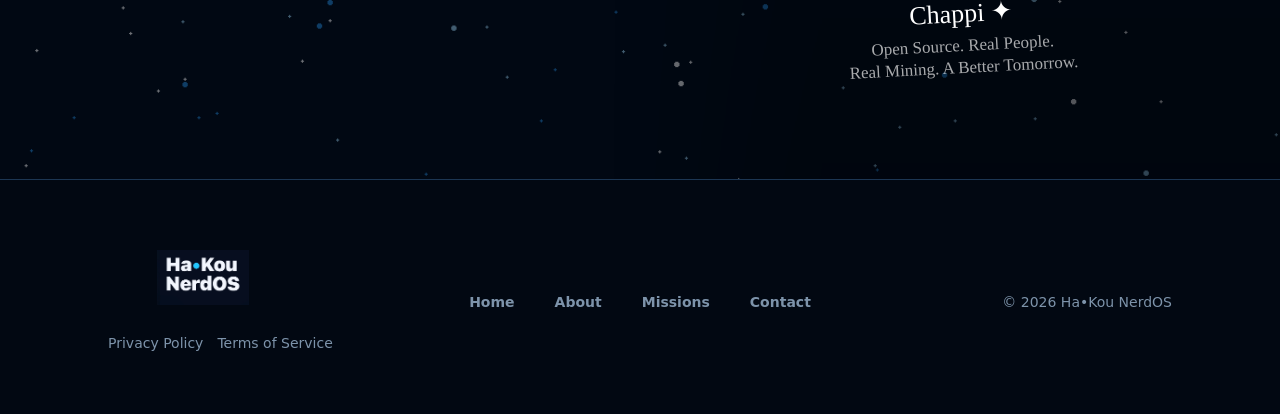
==== commit 07b63ea6: "Publish HaKou NerdOS website" ====
--- a/index.html
+++ b/index.html
@@ -2,294 +2,164 @@
 <html lang="en">
 <head>
   <meta charset="utf-8">
-  <meta name="viewport" content="width=device-width,initial-scale=1,viewport-fit=cover">
-  <meta name="theme-color" content="#030914">
-  <meta name="description" content="Ha•Kou NerdOS — Open-Source Home Mining System for ESP32.">
-  <title>Ha•Kou NerdOS — Open-Source Home Mining System</title>
-  <link rel="stylesheet" href="css/style.css?v=v6">
+  <meta name="viewport" content="width=device-width,initial-scale=1">
+  <title>Ha•Kou NerdOS</title>
+  <meta name="description" content="Ha•Kou NerdOS — open-source home mining system.">
+  <link rel="stylesheet" href="style.css">
 </head>
 <body>
-  <a class="skip-link" href="#main" data-i18n="skip">Skip to content</a>
-  <div class="ambient" aria-hidden="true">
-    <div class="ambient-grid"></div><div class="ambient-stars"></div>
-    <div class="ambient-glow glow-a"></div><div class="ambient-glow glow-b"></div>
+<header class="site-header">
+  <div class="header-inner">
+    <a class="brand" href="#home"><img src="assets/logo.png" alt="Ha•Kou NerdOS"></a>
+    <nav class="main-nav">
+      <a class="active" href="#home" data-i18n="navHome">Home</a>
+      <a href="#about" data-i18n="navAbout">About</a>
+      <a href="#missions" data-i18n="navMissions">Missions</a>
+      <a href="#contact" data-i18n="navContact">Contact</a>
+    </nav>
+    <div class="languages">
+      <button class="active" data-lang="en">EN</button>
+      <button data-lang="pt">PT</button>
+      <button data-lang="ja">日本語</button>
+    </div>
+  </div>
+</header>
+
+<main>
+<section id="home" class="hero">
+  <div class="hero-bg-elements">
+    <div class="stars"></div>
+    <div class="earth"></div>
+    <div class="lunar-ground"></div>
   </div>
 
-  <header class="site-header" id="top">
-    <div class="shell header-inner">
-      <a class="brand" href="#top" aria-label="Ha Kou NerdOS">
-        <span class="brand-line"><b>Ha<span>•</span>Kou</b><strong>NerdOS</strong></span>
-        <small>OPEN-SOURCE HOME MINING SYSTEM</small>
-      </a>
-      <button class="menu-toggle" id="menuToggle" aria-expanded="false" aria-controls="mainNav" aria-label="Open menu">
-        <span></span><span></span><span></span>
-      </button>
-      <nav class="main-nav" id="mainNav">
-        <a href="#setup" data-i18n="navSetup">Setup</a>
-        <a href="#demo" data-i18n="navDemo">Live Demo</a>
-        <a href="#interface" data-i18n="navInterface">Interface</a>
-        <a href="#hardware" data-i18n="navHardware">Hardware</a>
-        <a href="#case" data-i18n="navCase">Case</a>
-        <a href="#chappi">Chappī</a>
-        <a href="#store">Store</a>
-        <label class="lang-control"><span>文/A</span>
-          <select id="langSelect" aria-label="Language">
-            <option value="en">EN</option><option value="pt">PT</option><option value="ja">日本語</option>
-          </select>
-        </label>
-      </nav>
+  <div class="container hero-wrapper">
+    <div class="hero-copy">
+      <p class="eyebrow" data-i18n="heroEyebrow">OPEN-SOURCE HOME MINING SYSTEM</p>
+      <h1><span data-i18n="heroLine1">HOME MINING.</span><br><strong data-i18n="heroLine2">REIMAGINED.</strong></h1>
+      <h2 data-i18n="heroTagline">Simple. Transparent. Independent.</h2>
+      <p class="hero-text" data-i18n="heroDescription">Ha•Kou NerdOS is a home mining system designed to make monitoring and control simple, clear and accessible.</p>
+      <a class="btn primary-btn" href="#about"><span data-i18n="discover">Discover NerdOS</span><span class="arrow">→</span></a>
     </div>
-  </header>
 
-  <main id="main">
-    <section class="hero shell">
-      <div class="hero-main tech-panel">
-        <div class="hero-copy">
-          <span class="eyebrow"><span class="live-dot"></span><span data-i18n="heroEyebrow">ESP32 · OPEN SOURCE · HOME MINING</span></span>
-          <h1><span>Ha•Kou</span><br>NerdOS</h1>
-          <h2 data-i18n="heroTag">Small power. Big future.</h2>
-          <div class="hero-positioning" data-i18n="heroPositioning">NERDMINER, REIMAGINED — A WEBUI-FIRST HOME MINING EXPERIENCE.</div>
-          <p data-i18n="heroText">An open-source system that turns ESP32 boards into home mining nodes with a real dashboard, captive setup, fleet tools and OTA updates.</p>
-          <div class="hero-actions">
-            <a class="btn btn-primary" href="#demo" data-i18n="tryDemo">TRY LIVE DEMO</a>
-            <a class="btn btn-ghost" href="#setup" data-i18n="seeSetup">SEE SETUP FLOW</a>
-          </div>
-          <div class="system-line"><span>MINING</span><span>WEBUI</span><span>FLEET</span><span>CONFIG</span><span>OTA</span></div>
-        </div>
-        <div class="hero-chappi" id="heroChappi" role="button" tabindex="0" aria-label="Chappī">
-          <div class="hero-chappi-grid"></div><div class="hero-chappi-glow"></div>
-          <div class="hero-chappi-clip"><img src="assets/images/chappi-official.png" alt="Chappī, Ha•Kou NerdOS mascot"></div>
-          <div class="hero-chappi-tag"><b>CHAPPĪ</b><small>AI PRESENCE // チャッピー</small></div>
+    <div class="hero-character">
+      <div class="mascot-wrapper hero-mascot">
+        <img class="chappi-main mascot-img" src="assets/chappi-1.png" alt="Chappi">
+        <div class="mascot-caption">
+          <span class="name">Chappi <span class="paw">✦</span></span>
+          <span class="subtext" data-i18n="signature">Small Miners. Big Possibilities!</span>
         </div>
       </div>
-    </section>
+    </div>
+  </div>
 
-    <section class="section shell" id="setup">
-      <div class="section-heading">
-        <div><span class="kicker">CAPTIVE PORTAL</span><h2 data-i18n="setupTitle">From first power-on to mining.</h2></div>
-        <p data-i18n="setupText">This walkthrough follows the real provisioning flow in Ha•Kou NerdOS v2.3.3-beta, including the customized screen shown while the board joins your Wi‑Fi.</p>
+  <a class="scroll-down" href="#features">
+    <span class="scroll-icon"></span>
+    <span data-i18n="scrollDown">Scroll Down</span>
+  </a>
+</section>
+
+<section id="features" class="feature-strip">
+  <div class="container feature-strip-inner">
+    <article>
+      <span class="icon-wrap"><img src="assets/mining.svg" alt=""></span>
+      <div><h3 data-i18n="f1Title">HOME MINING</h3><p data-i18n="f1Text">Practical tools for home mining.</p></div>
+    </article>
+    <article>
+      <span class="icon-wrap"><img src="assets/control.svg" alt=""></span>
+      <div><h3 data-i18n="f2Title">YOUR CONTROL</h3><p data-i18n="f2Text">Clear information. Control stays with you.</p></div>
+    </article>
+    <article>
+      <span class="icon-wrap"><img src="assets/transparent.svg" alt=""></span>
+      <div><h3 data-i18n="f3Title">TRANSPARENT</h3><p data-i18n="f3Text">No hidden dependency between Mining and optional features.</p></div>
+    </article>
+  </div>
+</section>
+
+<section id="about" class="section about-section">
+  <div class="container section-grid section-grid--about">
+    <div class="section-media about-media">
+      <img class="about-chappi" src="assets/chappi-about.png" alt="Chappi">
+    </div>
+
+    <div class="section-copy about-copy">
+      <p class="section-label" data-i18n="navAbout">ABOUT</p>
+      <h2><span data-i18n="aboutTitle1">More than Mining.</span><br><em data-i18n="aboutTitle2">A smarter home system.</em></h2>
+      <p data-i18n="aboutText">Ha•Kou NerdOS brings home-mining information and controls together in a clean, transparent interface designed for home miners.</p>
+
+      <div class="grid-principles principles">
+        <div><span class="icon">⌘</span><span data-i18n="p1">Open Source</span></div>
+        <div><span class="icon">◎</span><span data-i18n="p2">User Control</span></div>
+        <div><span class="icon">⚙</span><span data-i18n="p3">Practical Tools</span></div>
+        <div><span class="icon">◇</span><span data-i18n="p4">Transparent</span></div>
       </div>
+    </div>
+  </div>
+</section>
 
-      <div class="setup-layout">
-        <div class="setup-steps">
-          <button class="setup-step active tech-panel" data-step="1"><span>01</span><div><b data-i18n="step1Title">Power on</b><p data-i18n="step1Text">Start the ESP32 with Ha•Kou NerdOS installed.</p></div></button>
-          <button class="setup-step tech-panel" data-step="2"><span>02</span><div><b data-i18n="step2Title">Connect</b><p data-i18n="step2Text">Join the Ha•Kou NerdOS setup Wi‑Fi from a phone or computer.</p></div></button>
-          <button class="setup-step tech-panel" data-step="3"><span>03</span><div><b data-i18n="step3Title">Configure</b><p data-i18n="step3Text">Choose Wi‑Fi and enter pool, port, difficulty/password, wallet/worker and timezone.</p></div></button>
-          <button class="setup-step tech-panel" data-step="4"><span>04</span><div><b data-i18n="step4Title">Save & find</b><p data-i18n="step4Text">NerdOS joins your network. The router hostname uses the configured Worker, making the new IP easier to find.</p></div></button>
-        </div>
+<section id="missions" class="section missions-section">
+  <div class="container missions-layout">
+    <div class="section-copy missions-copy">
+      <p class="section-label" data-i18n="navMissions">MISSIONS</p>
+      <h2><span data-i18n="missionsTitle1">Optional Missions.</span><br><em data-i18n="missionsTitle2">Independent by design.</em></h2>
+      <p data-i18n="missionsText">Missions is an optional layer. Participation is your choice, and Mining continues independently whether Missions is available or not.</p>
 
-        <div class="phone-frame tech-panel">
-          <div class="phone-top"><span></span><b>Ha•Kou NerdOS</b><small id="portalAddress">192.168.4.1</small></div>
-          <div class="portal-screen" id="portalForm">
-            <div class="portal-brand"><b>Ha-Kou NerdOS</b><small>Wi-Fi and mining configuration</small></div>
-            <label><span>Wi‑Fi</span><select disabled><option>Home_Network_5G</option></select></label>
-            <label><span>Pool url</span><input value="eu.digi.examplepool.io" readonly></label>
-            <div class="portal-row">
-              <label><span>Pool port</span><input value="3337" readonly></label>
-              <label><span>TimeZone fromUTC</span><input value="+9" readonly></label>
-            </div>
-            <label><span>Pool password / difficulty</span><input value="d=0.01" readonly></label>
-            <small class="portal-help">Optional: x, d=0.001, diff=0.001, or the exact format required by your pool.</small>
-            <label><span>DigiByte address / worker</span><input value="DExampleWallet.Worker01" readonly></label>
-            <label class="portal-check"><input type="checkbox" checked disabled><span>Save mining statistics to flash memory.</span></label>
-            <button type="button" id="portalSave">SAVE</button>
-            <div class="portal-note" data-i18n="portalDemoNote">Interactive website demo — nothing is sent or saved.</div>
-          </div>
+      <ul class="check-list">
+        <li data-i18n="m1">Optional participation</li>
+        <li data-i18n="m2">Separate from Mining</li>
+        <li data-i18n="m3">Mining keeps running without Missions</li>
+      </ul>
+    </div>
 
-          <div class="portal-screen portal-saving" id="portalSaving" hidden>
-            <div class="portal-brand"><b>Ha-Kou NerdOS</b><small>CONNECTING TO YOUR NETWORK</small></div>
-            <div class="saving-icon"><span></span><span></span><span></span></div>
-            <h3>Saving configuration...</h3>
-            <p>The board is joining the selected Wi‑Fi network.</p>
-            <p>Wait a few seconds, then locate the new IP address in your router.</p>
-            <p>The router hostname will use the configured <b>Worker</b>.</p>
-            <div class="worker-card"><small>ROUTER HOSTNAME</small><strong>Worker01</strong><span>→ 192.168.1.84</span></div>
-            <p>You can also try <b>hakou-&lt;worker&gt;.local</b>.</p>
-            <button type="button" class="portal-secondary" id="portalBack" data-i18n="backConfig">BACK TO CONFIGURATION</button>
-          </div>
-        </div>
+    <div class="mascot-wrapper missions-mascot">
+      <img class="missions-device mascot-img" src="assets/chappi-3.png" alt="Chappi">
+    </div>
+
+    <div class="missions-screen">
+      <h3>Ha•Kou Missions</h3>
+      <div><b>✦</b><span data-i18n="task">Tasks</span></div>
+      <div><b>▷</b><span data-i18n="watch">Watch</span></div>
+      <div><b>✓</b><span data-i18n="complete">Complete</span></div>
+      <div><b>☆</b><span data-i18n="reward">Rewards</span></div>
+    </div>
+  </div>
+</section>
+
+<section id="contact" class="section contact-section">
+  <div class="section-bg-elements"><div class="stars"></div><div class="radio-dish"></div></div>
+
+  <div class="container contact-layout">
+    <div class="section-copy contact-copy">
+      <p class="section-label" data-i18n="navContact">CONTACT</p>
+      <h2 data-i18n="contactTitle">Let's build the future together.</h2>
+      <p data-i18n="contactText">Questions, suggestions or partnership opportunities?</p>
+      <a class="btn secondary-btn" href="mailto:contact@hakounerdos.com">contact@hakounerdos.com <span class="arrow">→</span></a>
+    </div>
+
+    <div class="mascot-wrapper contact-mascot">
+      <img class="mascot-img contact-chappi" src="assets/chappi-4.png" alt="Chappi">
+      <div class="mascot-caption">
+        <span class="name">Chappi <span class="paw">✦</span></span>
+        <span class="subtext contact-sub">Open Source. Real People.<br>Real Mining. A Better Tomorrow.</span>
       </div>
-    </section>
+    </div>
+  </div>
+</section>
+</main>
 
-    <section class="section shell" id="demo">
-      <div class="section-heading">
-        <div><span class="kicker">INTERACTIVE DEMO · REAL NERDOS UI</span><h2 data-i18n="demoTitle">Use the NerdOS interface before you install it.</h2></div>
-        <p>This demo is built from the <b>actual Ha•Kou NerdOS screens</b>. The website adds interaction around them; it does not invent a second dashboard.</p>
-      </div>
+<footer class="footer">
+  <div class="container footer-inner">
+    <div class="footer-brand-links">
+      <a class="footer-brand" href="#home"><img src="assets/logo.png" alt="Ha•Kou NerdOS"></a>
+      <div class="footer-extra-links"><a href="privacy.html" data-i18n="privacy">Privacy Policy</a><a href="terms.html" data-i18n="terms">Terms of Service</a></div>
+    </div>
+    <div class="footer-middle">
+      <nav class="footer-nav"><a href="#home">Home</a><a href="#about">About</a><a href="#missions">Missions</a><a href="#contact">Contact</a></nav>
+    </div>
+    <div class="footer-right">© 2026 Ha•Kou NerdOS</div>
+  </div>
+</footer>
 
-      <div class="real-demo-shell tech-panel">
-        <div class="demo-topbar">
-          <div><span class="live-dot"></span><b>Ha•Kou NerdOS</b><small>INTERACTIVE WEBSITE DEMO</small></div>
-          <span class="demo-badge">REAL UI · DEMO ACTIONS</span>
-        </div>
-
-        <div class="demo-tabs real-demo-tabs" role="tablist">
-          <button class="demo-tab active" data-demo="home">HOME</button>
-          <button class="demo-tab" data-demo="fleet">FLEET</button>
-          <button class="demo-tab" data-demo="config">CONFIG</button>
-          <button class="demo-tab" data-demo="ota">OTA</button>
-          <button class="demo-tab" data-demo="pool">POOL ↗</button>
-        </div>
-
-        <div class="demo-view active real-demo-view" id="demo-home">
-          <div class="real-screen-wrap">
-            <img src="assets/images/nerdos-home.png" alt="Actual Ha•Kou NerdOS Home dashboard">
-            <div class="screen-caption"><b>HOME</b><span>Actual NerdOS dashboard screen</span></div>
-          </div>
-          <div class="demo-action-strip">
-            <button type="button" data-jump-demo="fleet">OPEN FLEET</button>
-            <button type="button" data-jump-demo="config">CONFIGURE</button>
-            <button type="button" data-jump-demo="ota">OTA UPDATE</button>
-          </div>
-        </div>
-
-        <div class="demo-view real-demo-view" id="demo-fleet">
-          <div class="real-screen-wrap">
-            <img src="assets/images/nerdos-fleet.png" alt="Actual Ha•Kou NerdOS Fleet dashboard">
-            <div class="screen-caption"><b>FLEET</b><span>Actual NerdOS Fleet screen</span></div>
-          </div>
-          <div class="fleet-demo-actions">
-            <div class="fleet-demo-device active" data-worker="HaKouTest01">
-              <div><small>SELECTED DEVICE</small><b>HaKouTest01</b><span>192.168.1.82 · ONLINE</span></div>
-              <div class="device-actions">
-                <button type="button" data-device-action="identify">IDENTIFY</button>
-                <button type="button" data-device-action="config">CONFIG</button>
-                <button type="button" data-device-action="ota">OTA</button>
-                <button type="button" data-device-action="restart" class="danger-soft">RESTART</button>
-              </div>
-            </div>
-            <div class="fleet-action-feedback" id="fleetFeedback">Select an action to experience the NerdOS Fleet workflow.</div>
-          </div>
-        </div>
-
-        <div class="demo-view real-demo-view" id="demo-config">
-          <div class="real-screen-wrap">
-            <img src="assets/images/nerdos-config.png" alt="Actual Ha•Kou NerdOS Configuration screen">
-            <div class="screen-caption"><b>CONFIG</b><span>Actual NerdOS Configuration screen</span></div>
-          </div>
-          <div class="demo-action-strip">
-            <button type="button" id="fakeConfigSave">SIMULATE SAVE & RESTART</button>
-            <span id="configStatus" class="demo-action-status">Demo only — nothing is written to hardware.</span>
-          </div>
-        </div>
-
-        <div class="demo-view real-demo-view" id="demo-ota">
-          <div class="real-screen-wrap">
-            <img src="assets/images/nerdos-ota.png" alt="Actual Ha•Kou NerdOS OTA screen">
-            <div class="screen-caption"><b>OTA</b><span>Actual NerdOS OTA screen</span></div>
-          </div>
-          <div class="ota-inline-demo">
-            <button type="button" id="fakeOta">SIMULATE OTA UPDATE</button>
-            <div class="ota-progress"><i id="otaProgress"></i></div>
-            <small id="otaStatus">Demo only. No firmware will be uploaded.</small>
-          </div>
-        </div>
-
-        <div class="demo-view real-demo-view" id="demo-pool">
-          <div class="pool-demo-view">
-            <span class="pool-big">↗</span><h3>Pool follows the miner configuration.</h3>
-            <p>In NerdOS, the Pool shortcut follows what the user configured. The public website does not force or recommend a specific pool.</p>
-            <div class="pool-example"><small>EXAMPLE ONLY</small><strong>configured-pool.example:3337</strong><span>→ pool website</span></div>
-          </div>
-        </div>
-      </div>
-    </section>
-
-    <section class="section shell" id="interface">
-      <div class="section-heading">
-        <div><span class="kicker">REAL NERDOS UI</span><h2 data-i18n="interfaceTitle">The actual screens, not concept art.</h2></div>
-        <p data-i18n="interfaceText">Browse the real Home, Fleet, Configuration and OTA screens supplied from the current project build.</p>
-      </div>
-
-      <div class="ui-showcase tech-panel">
-        <div class="ui-tabs">
-          <button class="ui-tab active" data-target="ui-home">HOME</button>
-          <button class="ui-tab" data-target="ui-fleet">FLEET</button>
-          <button class="ui-tab" data-target="ui-config" data-i18n="tabConfig">CONFIGURATION</button>
-          <button class="ui-tab" data-target="ui-ota">OTA</button>
-        </div>
-        <div class="ui-stage">
-          <button class="ui-shot active" id="ui-home" data-lightbox="assets/images/nerdos-home.png"><img src="assets/images/nerdos-home.png" alt="NerdOS Home"></button>
-          <button class="ui-shot" id="ui-fleet" data-lightbox="assets/images/nerdos-fleet.png"><img src="assets/images/nerdos-fleet.png" alt="NerdOS Fleet"></button>
-          <button class="ui-shot" id="ui-config" data-lightbox="assets/images/nerdos-config.png"><img src="assets/images/nerdos-config.png" alt="NerdOS Configuration"></button>
-          <button class="ui-shot" id="ui-ota" data-lightbox="assets/images/nerdos-ota.png"><img src="assets/images/nerdos-ota.png" alt="NerdOS OTA"></button>
-        </div>
-      </div>
-    </section>
-
-    <section class="section shell" id="hardware">
-      <div class="section-heading">
-        <div><span class="kicker" data-i18n="supported">SUPPORTED HARDWARE</span><h2 data-i18n="hardwareTitle">Tiny boards. Full NerdOS experience.</h2></div>
-        <p data-i18n="hardwareText">The project is built around affordable ESP32 hardware, keeping the system accessible, hackable and easy to deploy at home.</p>
-      </div>
-      <div class="hardware-grid">
-        <article class="hardware-card tech-panel">
-          <div class="hardware-visual"><img src="assets/images/esp32-devkit.png" alt="ESP32 DevKit"></div>
-          <div class="hardware-copy"><span class="chip-label">DEVKIT</span><h3>ESP32 DevKit</h3><p data-i18n="devkitText">The reference platform used throughout Ha•Kou NerdOS development and home mining deployments.</p><div class="spec-row"><span>Wi‑Fi</span><span>ESP32</span><span>NerdOS</span></div></div>
-        </article>
-        <article class="hardware-card tech-panel">
-          <div class="hardware-visual"><img src="assets/images/esp32-c3.png" alt="ESP32-C3 Super Mini"></div>
-          <div class="hardware-copy"><span class="chip-label alt">COMPACT</span><h3>ESP32-C3 Super Mini</h3><p data-i18n="c3Text">A compact board for smaller installations while keeping the same monitoring and configuration philosophy.</p><div class="spec-row"><span>Wi‑Fi</span><span>RISC‑V</span><span>NerdOS</span></div></div>
-        </article>
-      </div>
-    </section>
-
-    <section class="section shell case-section" id="case">
-      <div class="case-copy"><span class="kicker" data-i18n="developing">IN DEVELOPMENT</span><h2 data-i18n="caseTitle">A physical home for NerdOS.</h2><p data-i18n="caseText">The dedicated ESP32 DevKit enclosure is being refined around practical use: simple assembly, USB access, BOOT/RESET access and ventilation.</p><div class="case-pills"><span>USB</span><span>BOOT / RESET</span><span data-i18n="ventilation">Ventilation</span><span data-i18n="print3d">3D print</span></div></div>
-      <button class="case-photo tech-panel image-button" data-lightbox="assets/images/nerdos-case.jpg"><img src="assets/images/nerdos-case.jpg" alt="Ha•Kou NerdOS case concept"></button>
-    </section>
-
-    <section class="section shell" id="store">
-      <div class="section-heading">
-        <div><span class="kicker">HA•KOU STORE / PREVIEW</span><h2>From the demo to your desk.</h2></div>
-        <p>Hardware and accessories for the Ha•Kou NerdOS ecosystem. Store controls are interactive; checkout remains disabled until pricing, stock, shipping and payment are finalized.</p>
-      </div>
-      <div class="store-grid">
-        <article class="store-card tech-panel" data-product-card="ESP32 DevKit">
-          <img src="assets/images/esp32-devkit.png" alt="ESP32 DevKit"><span>NERDOS READY</span><h3>ESP32 DevKit</h3><p>Reference hardware for Ha•Kou NerdOS home mining.</p>
-          <div class="product-controls">
-            <button class="store-action" data-product="ESP32 DevKit">ADD TO CART</button>
-            <div class="qty-control" data-qty-for="ESP32 DevKit" hidden><button type="button" data-qty-minus="ESP32 DevKit">−</button><b data-qty-value="ESP32 DevKit">1</b><button type="button" data-qty-plus="ESP32 DevKit">+</button><button type="button" class="remove-product" data-remove-product="ESP32 DevKit">REMOVE</button></div>
-          </div>
-        </article>
-        <article class="store-card tech-panel" data-product-card="ESP32-C3">
-          <img src="assets/images/esp32-c3.png" alt="ESP32-C3"><span>COMPACT</span><h3>ESP32-C3</h3><p>Compact NerdOS hardware for smaller installations.</p>
-          <div class="product-controls">
-            <button class="store-action" data-product="ESP32-C3">ADD TO CART</button>
-            <div class="qty-control" data-qty-for="ESP32-C3" hidden><button type="button" data-qty-minus="ESP32-C3">−</button><b data-qty-value="ESP32-C3">1</b><button type="button" data-qty-plus="ESP32-C3">+</button><button type="button" class="remove-product" data-remove-product="ESP32-C3">REMOVE</button></div>
-          </div>
-        </article>
-        <article class="store-card tech-panel" data-product-card="NerdOS Case">
-          <img src="assets/images/nerdos-case.jpg" alt="Ha•Kou NerdOS Case"><span>IN DEVELOPMENT</span><h3>Ha•Kou NerdOS Case</h3><p>Dedicated enclosure with practical access and ventilation.</p>
-          <div class="product-controls">
-            <button class="store-action" data-product="NerdOS Case">ADD TO CART</button>
-            <div class="qty-control" data-qty-for="NerdOS Case" hidden><button type="button" data-qty-minus="NerdOS Case">−</button><b data-qty-value="NerdOS Case">1</b><button type="button" data-qty-plus="NerdOS Case">+</button><button type="button" class="remove-product" data-remove-product="NerdOS Case">REMOVE</button></div>
-          </div>
-        </article>
-      </div>
-
-      <div class="cart-panel tech-panel" id="cartPanel">
-        <div class="cart-panel-head">
-          <div><small>DEMO CART</small><b id="cartCount">0 items</b></div>
-          <button type="button" id="clearCart" disabled>CLEAR CART</button>
-        </div>
-        <div class="cart-lines" id="cartLines"><div class="cart-empty">Nothing added yet.</div></div>
-        <div class="cart-panel-foot">
-          <span>Prices and checkout will be enabled only after products, stock, shipping and payment are finalized.</span>
-          <button type="button" id="checkoutDemo" disabled>CHECKOUT · COMING SOON</button>
-        </div>
-      </div>
-    </section>
-
-    <section class="section shell chappi-section" id="chappi">
-      <div class="chappi-copy"><span class="kicker">MEET チャッピー</span><h2 data-i18n="chappiTitle">Chappī is the presence behind the system.</h2><p data-i18n="chappiText">The official gray alien represents the human + AI collaboration behind Ha•Kou. Its visual language stays technical, futuristic and aimed at adult technology enthusiasts.</p><blockquote data-i18n="quote">Human + AI building, testing and learning together.</blockquote></div>
-      <div class="chappi-card tech-panel"><div class="chappi-card-grid"></div><div class="chappi-card-glow"></div><div class="chappi-card-clip"><img src="assets/images/chappi-official.png" alt="Chappī"></div><span>CHAPPĪ / チャッピー</span></div>
-    </section>
-  </main>
-
-  <footer class="site-footer"><div class="shell footer-inner"><div><strong>Ha•Kou NerdOS</strong><small data-i18n="footerLine">Open-Source Home Mining System</small></div><a href="#top" data-i18n="backTop">Back to top ↑</a></div></footer>
-
-  <div class="lightbox" id="lightbox" hidden><button class="lightbox-close" id="lightboxClose">×</button><img id="lightboxImage" alt="Expanded NerdOS screenshot"></div>
-  <script src="js/main.js?v=v6.1"></script>
+<script src="script.js"></script>
 </body>
-</html>+</html>
--- a/style.css
+++ b/style.css
@@ -0,0 +1,1403 @@
+:root {
+  --bg: #020812;
+  --bg-section: #030b17;
+  --text: #f6f8fb;
+  --muted: #8ba0b3;
+  --blue: #0076ff;
+  --cyan: #00e0ff;
+  --line: #1c3653;
+  --max: 1600px;
+  --max-container: 1400px;
+  --head: 100px;
+  --blue-grad: linear-gradient(135deg, #10afff, #087cff);
+}
+
+* {
+  box-sizing: border-box;
+}
+
+html {
+  scroll-behavior: smooth;
+  scroll-padding-top: var(--head);
+}
+
+body {
+  margin: 0;
+  background: var(--bg);
+  color: var(--text);
+  font-family: 'Inter', system-ui, sans-serif;
+  overflow-x: hidden;
+  line-height: 1.6;
+}
+
+a {
+  color: inherit;
+  text-decoration: none;
+  transition: all 0.2s ease;
+}
+
+button {
+  font: inherit;
+}
+
+.container {
+  width: 100%;
+  max-width: var(--max-container);
+  margin: auto;
+  padding: 0 40px;
+}
+
+.grid-2 {
+  display: grid;
+  grid-template-columns: repeat(2, 1fr);
+  align-items: center;
+  gap: 60px;
+}
+
+.muted {
+    color: var(--muted);
+}
+
+/* Site Header */
+.site-header {
+  position: fixed;
+  z-index: 100;
+  inset: 0 0 auto;
+  height: var(--head);
+  background: rgba(2, 8, 18, 0.85);
+  backdrop-filter: blur(20px);
+  border-bottom: 1px solid var(--line);
+}
+
+.header-inner {
+  height: 100%;
+  max-width: var(--max);
+  margin: auto;
+  padding: 0 30px;
+  display: grid;
+  grid-template-columns: 1fr auto 1fr;
+  align-items: center;
+}
+
+.brand img {
+  display: block;
+  width: 210px;
+  max-height: 60px;
+  object-fit: contain;
+}
+
+.main-nav {
+  display: flex;
+  gap: 52px;
+  font-weight: 700;
+  font-size: 15px;
+}
+
+.main-nav a {
+  padding: 10px 0;
+  color: #cddff3;
+}
+
+.main-nav a:hover,
+.main-nav a[href="#home"].active {
+  color: var(--cyan);
+}
+
+.languages {
+  justify-self: end;
+  border: 1px solid #24425d;
+  border-radius: 999px;
+  padding: 4px;
+}
+
+.languages button {
+  border: 0;
+  background: transparent;
+  color: #9cabba;
+  padding: 7px 14px;
+  border-radius: 999px;
+  font-weight: 800;
+  font-size: 13px;
+  cursor: pointer;
+  transition: all 0.2s ease;
+}
+
+.languages button.active,
+.languages button:hover {
+  background: rgba(8, 124, 255, 0.25);
+  color: #ffffff;
+}
+
+/* Hero Section */
+.hero {
+  position: relative;
+  min-height: 100vh;
+  padding-top: calc(var(--head) + 60px);
+  padding-bottom: 160px;
+  overflow: hidden;
+}
+
+.hero-bg-elements,
+.section-bg-elements {
+  position: absolute;
+  inset: 0;
+  z-index: 0;
+}
+
+.stars {
+  position: absolute;
+  inset: 0;
+  background: url('assets/stars.png') center/cover;
+}
+
+.earth {
+  position: absolute;
+  z-index: 1;
+  width: 1000px;
+  height: 1000px;
+  right: -250px;
+  top: -200px;
+  background: url('https://assets.science.nasa.gov/dynamicimage/assets/science/psd/solar/2023/09/3/324350main_11_full-1.jpg?crop=faces%2Cfocalpoint&fit=clip&h=1410&w=1880') center/cover no-repeat;
+  filter: drop-shadow(0 0 100px rgba(0, 166, 255, 0.4));
+}
+
+.lunar-ground {
+  position: absolute;
+  z-index: 3;
+  left: 0;
+  right: 0;
+  bottom: 0;
+  height: 250px;
+  background: linear-gradient(180deg, rgba(2,8,18,0) 0%, rgba(2,8,18,.22) 30%, rgba(2,8,18,.88) 100%), url('https://assets.science.nasa.gov/dynamicimage/assets/science/psd/lunar-science/2023/09/s2-1280.jpg?crop=faces%2Cfocalpoint&fit=clip&h=720&w=1280') center 62%/cover no-repeat;
+}
+
+.hero-inner {
+  position: relative;
+  z-index: 5;
+  grid-template-columns: 55% 45%;
+}
+
+.eyebrow,
+.section-label {
+  margin: 0 0 16px;
+  font-size: 15px;
+  letter-spacing: 0.2em;
+  font-weight: 900;
+  color: #7d93aa;
+}
+
+.hero h1 {
+  margin: 18px 0 28px;
+  font-size: 78px;
+  line-height: 1;
+  letter-spacing: -0.06em;
+  font-weight: 900;
+}
+
+.hero h1 strong {
+  color: var(--blue);
+}
+
+.hero h2 {
+  margin: 0 0 24px;
+  font-size: 32px;
+  font-weight: 700;
+}
+
+.hero-text {
+  max-width: 680px;
+  color: #c9d5e2;
+  font-size: 20px;
+}
+
+.btn {
+  display: inline-flex;
+  align-items: center;
+  gap: 16px;
+  margin-top: 30px;
+  padding: 16px 36px;
+  border-radius: 999px;
+  font-weight: 900;
+  font-size: 17px;
+  transition: all 0.2s ease;
+}
+
+.primary-btn {
+  background: var(--blue-grad);
+  border: 0;
+}
+
+.primary-btn .arrow {
+  font-size: 20px;
+}
+
+.btn:hover {
+  transform: translateY(-3px);
+  filter: brightness(1.1);
+}
+
+.hero-character {
+  position: relative;
+  height: 100%;
+  display: flex;
+  align-items: center;
+  justify-content: center;
+}
+
+.chappi-main {
+  width: auto;
+  height: min(850px, 85vh);
+  max-width: 100%;
+  object-fit: contain;
+  filter: drop-shadow(0 25px 35px rgba(0,0,0,0.4));
+}
+
+.signature {
+  position: absolute;
+  z-index: 6;
+  right: -60px;
+  top: 50%;
+  font-family: 'Segoe Script', cursive;
+  font-size: 26px;
+  color: white;
+  text-shadow: 0 2px 8px rgba(0,0,0,0.6);
+  line-height: 1.2;
+}
+
+.signature .paw {
+  color: #fff;
+  font-size: 1.3em;
+  vertical-align: middle;
+}
+
+.sub-signature {
+  font-size: 20px;
+  color: rgba(255, 255, 255, 0.7);
+  margin-top: 6px;
+}
+
+.scroll-down {
+  position: absolute;
+  z-index: 8;
+  bottom: 24px;
+  left: 50%;
+  transform: translateX(-50%);
+  display: flex;
+  flex-direction: column;
+  align-items: center;
+  gap: 12px;
+  color: #bacddf;
+}
+
+.scroll-icon {
+  width: 24px;
+  height: 40px;
+  border: 2px solid #5a7490;
+  border-radius: 999px;
+  position: relative;
+}
+
+.scroll-icon::after {
+  content: '';
+  position: absolute;
+  top: 8px;
+  left: 50%;
+  transform: translateX(-50%);
+  width: 4px;
+  height: 8px;
+  background: #bacddf;
+  border-radius: 999px;
+  animation: scroll-dot 1.5s ease-out infinite;
+}
+
+@keyframes scroll-dot {
+  0% { transform: translate(-50%, 0); opacity: 0.8; }
+  100% { transform: translate(-50%, 15px); opacity: 0.1; }
+}
+
+/* Feature Strip */
+.feature-strip {
+  position: relative;
+  z-index: 10;
+  margin-top: -80px;
+  margin-bottom: 80px;
+}
+
+.feature-strip-inner {
+    display: grid;
+    grid-template-columns: repeat(3, 1fr);
+    border: 1px solid #1c3d5e;
+    border-radius: 20px;
+    overflow: hidden;
+    background: rgba(4, 18, 31, 0.96);
+    backdrop-filter: blur(10px);
+}
+
+.feature-strip article {
+  display: flex;
+  align-items: center;
+  gap: 28px;
+  padding: 34px 40px;
+  border-right: 1px solid #173b57;
+}
+
+.feature-strip article:last-child {
+  border: 0;
+}
+
+.icon-wrap {
+  width: 78px;
+  height: 78px;
+  flex: 0 0 78px;
+  border: 1px solid #28547b;
+  border-radius: 20px;
+  background: #081a2d;
+  display: grid;
+  place-items: center;
+}
+
+.icon-wrap img {
+    width: 38px;
+    height: 38px;
+}
+
+.feature-strip h3 {
+  margin: 0 0 7px;
+  font-size: 18px;
+  font-weight: 800;
+  letter-spacing: -0.01em;
+}
+
+.feature-strip p {
+  margin: 0;
+  color: #afbfd1;
+  font-size: 16px;
+}
+
+/* Common Section */
+.section {
+  position: relative;
+  min-height: 800px;
+  background: var(--bg-section);
+  border-top: 1px solid var(--line);
+  padding: 140px 0;
+  overflow: hidden;
+}
+
+.section h2 {
+  font-size: 60px;
+  line-height: 1.05;
+  letter-spacing: -0.05em;
+  font-weight: 900;
+  margin: 0 0 26px;
+}
+
+.section h2 em {
+  font-style: normal;
+  color: var(--blue);
+}
+
+.section-copy > p:not(.section-label) {
+  max-width: 780px;
+  color: #bacdda;
+  font-size: 20px;
+  line-height: 1.65;
+}
+
+.grid-principles {
+    display: grid;
+    grid-template-columns: repeat(4, 1fr);
+    gap: 30px;
+    margin-top: 60px;
+}
+
+.grid-principles div {
+    text-align: center;
+}
+
+.grid-principles div .icon {
+    display: block;
+    color: var(--cyan);
+    font-size: 34px;
+    margin-bottom: 12px;
+}
+
+.principles span {
+  font-weight: 700;
+  font-size: 18px;
+}
+
+.opacity-low {
+    opacity: 0.3;
+}
+
+/* About Section */
+.about-section {
+    background: radial-gradient(circle at -15% 45%, rgba(0, 136, 255, 0.22), transparent 40%), var(--bg-section);
+}
+
+.about-chappi-wrap {
+    position: absolute;
+    left: -80px;
+    top: 50%;
+    transform: translateY(-50%);
+    width: 50%;
+    height: 100%;
+    display: flex;
+    align-items: center;
+    justify-content: flex-end;
+}
+
+.about-chappi {
+    height: min(750px, 85%);
+    width: auto;
+    object-fit: contain;
+    filter: drop-shadow(0 0 30px rgba(0, 140, 255, 0.15));
+}
+
+.about-copy {
+    padding-left: 50px;
+}
+
+/* Missions Section */
+.missions-section {
+    background: radial-gradient(circle at 110% 45%, rgba(0, 136, 255, 0.2), transparent 40%), var(--bg);
+}
+
+.missions-visual-wrap {
+    position: absolute;
+    right: -120px;
+    top: 50%;
+    transform: translateY(-50%);
+    width: 60%;
+    height: 100%;
+    display: flex;
+    align-items: center;
+    justify-content: flex-start;
+}
+
+.missions-device {
+    height: min(780px, 85%);
+    width: auto;
+    object-fit: contain;
+    filter: drop-shadow(0 20px 40px rgba(0,0,0,0.3));
+}
+
+.missions-copy {
+    padding-right: 60px;
+}
+
+.check-list {
+  list-style: none;
+  padding: 0;
+  margin: 36px 0 40px;
+}
+
+.check-list li {
+  margin: 16px 0;
+  color: #cadbee;
+  font-size: 19px;
+  display: flex;
+  align-items: center;
+  gap: 16px;
+}
+
+.check-list li::before {
+  content: '✓';
+  color: var(--cyan);
+  font-weight: 900;
+  font-size: 1.1em;
+}
+
+/* Contact Section */
+.contact-section {
+  background: var(--bg);
+  padding: 160px 0;
+}
+
+.contact-section .stars {
+    opacity: 0.6;
+}
+
+.radio-dish {
+  position: absolute;
+  right: -100px;
+  bottom: -60px;
+  width: 650px;
+  height: 650px;
+  background: linear-gradient(rgba(2,8,18,.18),rgba(2,8,18,.58)), url('https://assets.science.nasa.gov/dynamicimage/assets/science/psd/mars/downloadable_items/3/9/39262_spacecraft-antenna-goldstone-deep-space-complex-pia17792.jpg?crop=faces%2Cfocalpoint&fit=clip&h=3456&w=5184') center/cover no-repeat;
+  opacity: 0.4;
+}
+
+.contact-copy {
+  padding-right: 60px;
+}
+
+.secondary-btn {
+  background: transparent;
+  border: 1px solid #45d7ff;
+  font-size: 16px;
+}
+
+.secondary-btn:hover {
+    background: rgba(0, 224, 255, 0.1);
+}
+
+.right-align-sig {
+    right: auto;
+    left: auto;
+    top: auto;
+    transform: none;
+    position: relative;
+    text-align: right;
+    display: block;
+    margin-top: 100px;
+}
+
+/* Footer */
+.footer {
+  background: var(--bg);
+  border-top: 1px solid var(--line);
+  padding: 70px 0 60px;
+  color: #7d93aa;
+  font-size: 14px;
+}
+
+.footer-inner {
+    display: grid;
+    grid-template-columns: repeat(3, 1fr);
+    align-items: center;
+    gap: 30px;
+}
+
+.footer-brand-links {
+    display: flex;
+    flex-direction: column;
+    gap: 20px;
+}
+
+.footer-brand img {
+  width: 190px;
+  max-height: 55px;
+  object-fit: contain;
+}
+
+.footer-extra-links {
+  display: flex;
+  gap: 14px;
+}
+
+.footer-extra-links a:hover {
+    color: #ffffff;
+}
+
+.footer-middle {
+    text-align: center;
+}
+
+.footer-nav {
+  display: flex;
+  gap: 40px;
+  font-weight: 700;
+  justify-content: center;
+}
+
+.footer-nav a:hover {
+  color: var(--blue);
+}
+
+.footer-right {
+    text-align: right;
+}
+
+/* Media Queries for Responsiveness */
+
+@media (max-width: 1280px) {
+    --max-container: 1080px;
+    --head: 88px;
+
+    .hero h1 { font-size: 64px; }
+    .hero h2 { font-size: 28px; }
+    .earth { width: 800px; height: 800px; right: -150px; }
+    .section h2 { font-size: 50px; }
+    .feature-strip article { padding: 28px 30px; }
+    .check-list li { font-size: 17px; }
+}
+
+@media (max-width: 1024px) {
+    .container { padding: 0 30px; }
+    .grid-2 { gap: 40px; }
+    .hero-bg-elements { position: relative; height: 60vh; width: 100%; top: 0; left: 0; display: none;}
+    .hero { min-height: auto; padding-top: var(--head); padding-bottom: 60px; }
+    .hero-inner { grid-template-columns: 1fr; text-align: center; }
+    .hero-copy { padding-bottom: 0; display: flex; flex-direction: column; align-items: center;}
+    .hero-text { max-width: 580px; font-size: 18px; margin-left: auto; margin-right: auto;}
+    .hero-character { min-height: 400px; margin-top: 50px; }
+    .chappi-main { height: 400px; }
+    .signature { top: auto; bottom: 0; right: 0; left: 0; font-size: 20px; transform: rotate(-5deg); padding: 20px;}
+    .signature p { color: white !important;}
+    .scroll-down { display: none; }
+
+    .feature-strip { margin-top: 20px; }
+    .feature-strip-inner { grid-template-columns: 1fr; border-radius: 12px;}
+    .feature-strip article { border-right: 0; border-bottom: 1px solid #173b57; }
+
+    .grid-principles { grid-template-columns: repeat(2, 1fr); gap: 20px; }
+    .about-chappi-wrap { display: none; }
+    .about-copy { padding-left: 0; }
+    .empty-col { display: none; }
+
+    .reverse-on-mobile { direction: rtl; }
+    .reverse-on-mobile .section-copy { direction: ltr; }
+
+    .missions-visual-wrap { display: none; }
+    .missions-copy { padding-right: 0; }
+
+    .radio-dish { display: none; }
+    .contact-copy { padding-right: 0; text-align: center; align-items: center;}
+    .contact-copy .secondary-btn { margin-left: auto; margin-right: auto;}
+    .right-align-sig { text-align: center; margin-top: 50px; margin-left: auto; margin-right: auto;}
+    .contact-section { padding-bottom: 100px; }
+    .footer-inner { grid-template-columns: 1fr; text-align: center;}
+    .footer-brand-links, .footer-extra-links, .footer-nav { justify-content: center; align-items: center;}
+    .footer-brand img { margin: 0 auto; }
+    .footer-extra-links { margin-top: 10px; }
+    .footer-right { text-align: center; }
+
+}
+
+@media (max-width: 768px) {
+    --head: 70px;
+    .brand img { width: 170px; }
+    .main-nav, .languages { display: none; }
+    /* Adicionar um menu mobile hambúrguer se necessário */
+
+    .hero h1 { font-size: 48px; }
+    .hero h2 { font-size: 24px; }
+    .hero-text { font-size: 16px; }
+    .section h2 { font-size: 38px; }
+    .section h2 br { display: none; }
+    .icon-wrap { width: 60px; height: 60px; flex: 0 0 60px;}
+    .icon-wrap img { width: 28px; height: 28px; }
+    .feature-strip h3 { font-size: 16px; }
+    .feature-strip p { font-size: 14px; }
+}
+
+/* V4 integration fixes */
+@media (max-width: 1280px) {
+  :root { --max-container: 1080px; --head: 88px; }
+}
+@media (max-width: 768px) {
+  :root { --head: 70px; }
+}
+
+.hero::after{
+  content:"";
+  position:absolute;
+  inset:0;
+  z-index:2;
+  pointer-events:none;
+  background:linear-gradient(90deg,rgba(2,8,18,.08) 0%,rgba(2,8,18,0) 48%,rgba(2,8,18,.08) 100%);
+}
+
+.earth{
+  border-radius:50%;
+  overflow:hidden;
+  box-shadow:0 0 120px rgba(0,166,255,.32);
+}
+
+.lunar-ground{
+  filter:saturate(.72) brightness(.58) contrast(1.08) hue-rotate(175deg);
+  mask-image:linear-gradient(to bottom,transparent 0%,#000 18%,#000 100%);
+  -webkit-mask-image:linear-gradient(to bottom,transparent 0%,#000 18%,#000 100%);
+}
+
+.hero-character{z-index:6}
+.chappi-main,.about-chappi,.missions-device{position:relative;z-index:6}
+
+.about-section{
+  min-height:760px;
+}
+.about-chappi-wrap{
+  width:48%;
+  left:-30px;
+  overflow:hidden;
+}
+.about-chappi{
+  height:min(790px,94%);
+  transform:translateY(45px);
+}
+.about-section .section-copy{
+  position:relative;
+  z-index:5;
+}
+
+.missions-section{
+  min-height:760px;
+}
+.missions-visual-wrap{
+  width:54%;
+  right:-30px;
+}
+.missions-device{
+  height:min(690px,82%);
+}
+.missions-screen{
+  position:absolute;
+  z-index:7;
+  right:8%;
+  top:50%;
+  transform:translateY(-50%) rotate(4deg);
+  width:min(460px,33vw);
+  padding:28px 30px;
+  border:1px solid #1d577f;
+  border-radius:20px;
+  background:rgba(2,16,29,.9);
+  box-shadow:0 28px 70px rgba(0,0,0,.48);
+  backdrop-filter:blur(10px);
+}
+.missions-screen h3{
+  margin:0 0 18px;
+  font-size:18px;
+  color:#d9e9f8;
+}
+.missions-screen div{
+  display:flex;
+  align-items:center;
+  gap:14px;
+  padding:15px 0;
+  border-top:1px solid #163c59;
+  color:#b9cbe0;
+}
+.missions-screen div:first-of-type{border-top:0}
+.missions-screen b{color:var(--cyan);font-size:20px}
+
+.contact-section{
+  min-height:700px;
+  overflow:hidden;
+}
+.radio-dish{
+  width:760px;
+  height:620px;
+  right:-90px;
+  bottom:-30px;
+  opacity:.46;
+  border-radius:55% 0 0 0;
+  filter:saturate(.55) brightness(.5) contrast(1.08) hue-rotate(175deg);
+  mask-image:linear-gradient(90deg,transparent 0%,#000 28%,#000 100%);
+  -webkit-mask-image:linear-gradient(90deg,transparent 0%,#000 28%,#000 100%);
+}
+
+.signature{
+  font-family:"Segoe Script","Brush Script MT",cursive;
+}
+
+@media (max-width:1024px){
+  .earth{display:none}
+  .hero-bg-elements{display:block;height:auto;position:absolute}
+  .stars{display:block}
+  .lunar-ground{display:block;height:180px}
+  .missions-screen{display:none}
+}
+
+
+/* =========================================================
+   V5 STRUCTURAL LAYOUT FIX
+   Central container + Grid/Flex flow for all foreground media
+   ========================================================= */
+
+.container{
+  width:100%;
+  max-width:1280px;
+  margin:0 auto;
+  padding-left:32px;
+  padding-right:32px;
+}
+
+/* HERO: text and Chappi are now in normal grid flow.
+   Only decorative background layers stay absolute. */
+.hero{
+  min-height:780px;
+  padding-top:calc(var(--head) + 40px);
+  padding-bottom:180px;
+}
+
+.hero-wrapper{
+  position:relative;
+  z-index:5;
+  min-height:620px;
+  display:grid;
+  grid-template-columns:minmax(0,1.05fr) minmax(340px,.95fr);
+  gap:56px;
+  align-items:center;
+}
+
+.hero-copy{
+  min-width:0;
+}
+
+.hero-character{
+  position:relative;
+  min-width:0;
+  height:auto;
+  display:flex;
+  align-items:flex-end;
+  justify-content:center;
+}
+
+.chappi-main{
+  display:block;
+  width:min(100%,500px);
+  height:auto;
+  max-height:610px;
+  object-fit:contain;
+}
+
+.signature{
+  right:0;
+  top:auto;
+  bottom:80px;
+  max-width:230px;
+  font-size:24px;
+}
+
+.earth{
+  width:min(760px,52vw);
+  height:min(760px,52vw);
+  right:-110px;
+  top:-105px;
+}
+
+.lunar-ground{
+  height:210px;
+}
+
+/* Keep the feature strip centered at every zoom */
+.feature-strip{
+  margin-top:-70px;
+  margin-bottom:0;
+}
+
+.feature-strip .container{
+  max-width:1280px;
+}
+
+/* COMMON CONTENT SECTIONS */
+.section{
+  min-height:680px;
+  padding:100px 0;
+}
+
+.section-grid{
+  display:grid;
+  align-items:center;
+  gap:72px;
+}
+
+.section-grid--about{
+  grid-template-columns:minmax(360px,.9fr) minmax(0,1.1fr);
+}
+
+.section-grid--missions{
+  grid-template-columns:minmax(0,1fr) minmax(420px,1fr);
+}
+
+.section-media{
+  position:relative;
+  min-width:0;
+  display:flex;
+  align-items:center;
+  justify-content:center;
+}
+
+.about-media{
+  align-self:stretch;
+  overflow:hidden;
+  justify-content:flex-start;
+}
+
+.about-chappi{
+  position:relative;
+  display:block;
+  width:min(100%,560px);
+  height:auto;
+  max-height:660px;
+  object-fit:contain;
+  object-position:center bottom;
+  transform:none;
+}
+
+.about-copy,
+.missions-copy{
+  padding:0;
+}
+
+/* Missions: Chappi + panel are bound to the same grid cell.
+   No viewport-level absolute positioning. */
+.missions-media{
+  min-height:540px;
+  justify-content:flex-start;
+}
+
+.missions-device{
+  position:relative;
+  z-index:2;
+  display:block;
+  width:min(100%,420px);
+  height:auto;
+  max-height:570px;
+  object-fit:contain;
+}
+
+.missions-screen{
+  position:absolute;
+  z-index:3;
+  width:min(410px,80%);
+  right:0;
+  top:50%;
+  transform:translateY(-42%) rotate(3deg);
+  padding:24px 26px;
+}
+
+/* Contact remains a normal centered two-column section.
+   Dish is decorative background only. */
+.contact-section .container{
+  position:relative;
+  z-index:4;
+}
+
+.contact-copy{
+  padding-right:0;
+}
+
+/* --------- RESPONSIVE --------- */
+@media (max-width:1280px){
+  .container{max-width:1120px;padding-left:28px;padding-right:28px}
+  .hero-wrapper{grid-template-columns:minmax(0,1fr) minmax(320px,.8fr);gap:36px}
+  .hero h1{font-size:64px}
+  .earth{width:650px;height:650px;right:-180px}
+  .signature{right:-5px;bottom:70px;font-size:21px}
+}
+
+@media (max-width:1024px){
+  .container{max-width:920px}
+  .hero-wrapper{
+    grid-template-columns:1fr;
+    gap:28px;
+    text-align:center;
+  }
+  .hero-copy{
+    display:flex;
+    flex-direction:column;
+    align-items:center;
+  }
+  .hero-character{min-height:460px}
+  .chappi-main{max-height:470px;width:auto;max-width:100%}
+  .signature{
+    position:absolute;
+    left:50%;
+    right:auto;
+    bottom:16px;
+    transform:translateX(-50%);
+    max-width:none;
+    width:100%;
+  }
+  .earth{
+    display:block;
+    width:680px;height:680px;
+    right:50%;top:450px;
+    transform:translateX(64%);
+    opacity:.6;
+  }
+  .lunar-ground{height:170px}
+
+  .section-grid--about,
+  .section-grid--missions{
+    grid-template-columns:1fr;
+    gap:42px;
+  }
+  .about-media{
+    max-height:440px;
+    justify-content:center;
+  }
+  .about-chappi{max-height:520px;width:auto;max-width:100%}
+  .missions-media{min-height:520px}
+  .missions-device{max-height:500px}
+  .missions-screen{width:min(400px,72%)}
+}
+
+@media (max-width:768px){
+  .container{padding-left:20px;padding-right:20px}
+  .hero{min-height:auto;padding-top:calc(var(--head) + 36px);padding-bottom:150px}
+  .hero h1{font-size:48px}
+  .hero h2{font-size:24px}
+  .hero-text{font-size:16px}
+  .hero-character{min-height:390px}
+  .chappi-main{max-height:400px}
+  .earth{width:560px;height:560px;top:430px;opacity:.48}
+  .feature-strip{margin-top:-40px}
+  .section{min-height:auto;padding:76px 0}
+  .section h2{font-size:38px}
+  .section-grid{gap:30px}
+  .about-media{max-height:360px}
+  .about-chappi{max-height:430px}
+  .missions-media{min-height:430px}
+  .missions-device{max-height:420px}
+  .missions-screen{
+    width:min(330px,74%);
+    padding:18px 20px;
+    right:0;
+  }
+}
+
+
+/* =========================================================
+   V5.1 — composition corrections
+   1) Hero signature no longer sits on top of Chappi
+   2) Missions panel no longer covers Chappi
+   3) Contact signature gets its missing supporting line
+   ========================================================= */
+
+/* HOME */
+.hero-character{
+  padding-right:150px;
+}
+
+.hero-character .signature{
+  right:0;
+  bottom:105px;
+  top:auto;
+  width:220px;
+  max-width:220px;
+  text-align:left;
+  line-height:1.18;
+  transform:rotate(-4deg);
+  pointer-events:none;
+}
+
+.hero-character .sub-signature{
+  margin-top:8px;
+  font-size:17px;
+  line-height:1.25;
+}
+
+/* MISSIONS */
+.missions-media{
+  display:grid;
+  grid-template-columns:minmax(250px, .9fr) minmax(300px, 1.1fr);
+  gap:24px;
+  align-items:center;
+  justify-content:stretch;
+}
+
+.missions-device{
+  justify-self:end;
+  width:min(100%,360px);
+  max-height:520px;
+}
+
+.missions-screen{
+  position:relative;
+  right:auto;
+  top:auto;
+  transform:rotate(3deg);
+  width:100%;
+  max-width:400px;
+  justify-self:start;
+}
+
+/* CONTACT */
+.right-align-sig{
+  position:relative;
+  margin-top:0;
+  text-align:right;
+  font-size:28px;
+  color:#fff;
+}
+
+.contact-sub{
+  margin-top:12px;
+  color:rgba(255,255,255,.62);
+  font-size:18px;
+  line-height:1.45;
+}
+
+/* Mid-size screens */
+@media (max-width:1280px){
+  .hero-character{padding-right:110px}
+  .hero-character .signature{
+    width:185px;
+    max-width:185px;
+    font-size:20px;
+    bottom:90px;
+  }
+  .hero-character .sub-signature{font-size:15px}
+  .missions-media{
+    grid-template-columns:minmax(220px,.9fr) minmax(260px,1.1fr);
+    gap:18px;
+  }
+  .missions-device{max-height:470px}
+  .missions-screen{max-width:350px}
+}
+
+/* Tablet / mobile: stack cleanly instead of overlapping */
+@media (max-width:1024px){
+  .hero-character{
+    padding-right:0;
+    padding-bottom:74px;
+  }
+  .hero-character .signature{
+    left:50%;
+    right:auto;
+    bottom:10px;
+    width:auto;
+    max-width:none;
+    text-align:center;
+    transform:translateX(-50%) rotate(-3deg);
+    white-space:nowrap;
+  }
+
+  .missions-media{
+    grid-template-columns:1fr;
+    gap:18px;
+  }
+  .missions-device{
+    justify-self:center;
+    max-height:430px;
+  }
+  .missions-screen{
+    justify-self:center;
+    max-width:430px;
+    transform:none;
+  }
+
+  .right-align-sig{
+    text-align:center;
+    margin-top:30px;
+  }
+}
+
+@media (max-width:768px){
+  .hero-character .signature{
+    white-space:normal;
+    width:260px;
+  }
+  .missions-device{max-height:380px}
+  .missions-screen{max-width:100%}
+  .contact-sub{font-size:16px}
+}
+
+
+/* =========================================================
+   V5.2 — Mascot structure correction
+   HOME: image + caption same wrapper
+   MISSIONS: 3 explicit columns (text | Chappi | panel)
+   CONTACT: real Chappi + caption, no orphan signature
+   ========================================================= */
+
+.mascot-wrapper{
+  position:relative;
+  display:flex;
+  flex-direction:column;
+  align-items:center;
+  justify-content:center;
+  min-width:0;
+}
+
+.mascot-img{
+  display:block;
+  max-width:100%;
+  height:auto;
+  object-fit:contain;
+}
+
+.mascot-caption{
+  margin-top:10px;
+  text-align:center;
+  line-height:1.2;
+  color:#fff;
+  pointer-events:none;
+}
+
+.mascot-caption .name{
+  display:block;
+  font-family:"Segoe Script","Brush Script MT",cursive;
+  font-size:26px;
+}
+
+.mascot-caption .subtext{
+  display:block;
+  margin-top:6px;
+  color:rgba(255,255,255,.72);
+  font-family:"Segoe Script","Brush Script MT",cursive;
+  font-size:18px;
+  line-height:1.3;
+}
+
+/* HOME */
+.hero-character{
+  padding-right:0 !important;
+}
+
+.hero-mascot{
+  width:100%;
+  max-width:520px;
+  margin:0 auto;
+}
+
+.hero-mascot .chappi-main{
+  width:auto;
+  max-width:100%;
+  max-height:590px;
+}
+
+.hero-mascot .mascot-caption{
+  margin-top:-8px;
+  transform:rotate(-3deg);
+}
+
+/* neutralize legacy absolute signature behavior */
+.hero-character .signature,
+.signature{
+  position:static;
+  inset:auto;
+  transform:none;
+  width:auto;
+  max-width:none;
+  text-align:inherit;
+}
+
+/* MISSIONS */
+.missions-layout{
+  display:grid;
+  grid-template-columns:minmax(0,1.05fr) minmax(260px,.72fr) minmax(320px,.88fr);
+  gap:34px;
+  align-items:center;
+}
+
+.missions-copy{
+  min-width:0;
+}
+
+.missions-mascot{
+  justify-self:center;
+  width:100%;
+  max-width:330px;
+}
+
+.missions-device{
+  width:auto;
+  max-width:100%;
+  max-height:520px;
+  justify-self:center;
+}
+
+.missions-screen{
+  position:relative !important;
+  inset:auto !important;
+  transform:rotate(2.5deg) !important;
+  width:100% !important;
+  max-width:390px !important;
+  justify-self:start;
+  z-index:1;
+}
+
+/* CONTACT */
+.contact-layout{
+  position:relative;
+  z-index:4;
+  display:grid;
+  grid-template-columns:minmax(0,1fr) minmax(320px,.8fr);
+  gap:70px;
+  align-items:center;
+}
+
+.contact-copy{
+  min-width:0;
+}
+
+.contact-mascot{
+  justify-self:end;
+  width:100%;
+  max-width:420px;
+}
+
+.contact-chappi{
+  width:auto;
+  max-width:100%;
+  max-height:500px;
+}
+
+.contact-mascot .mascot-caption{
+  margin-top:8px;
+  transform:rotate(-3deg);
+}
+
+.contact-sub{
+  font-size:17px !important;
+  color:rgba(255,255,255,.66) !important;
+}
+
+/* Keep dish decorative and behind actual content */
+.radio-dish{
+  z-index:0;
+}
+
+/* RESPONSIVE */
+@media (max-width:1180px){
+  .missions-layout{
+    grid-template-columns:minmax(0,1fr) minmax(220px,.65fr) minmax(280px,.85fr);
+    gap:24px;
+  }
+  .missions-device{max-height:470px}
+  .missions-screen{max-width:340px !important}
+
+  .contact-layout{
+    grid-template-columns:minmax(0,1fr) minmax(280px,.72fr);
+    gap:44px;
+  }
+  .contact-chappi{max-height:460px}
+}
+
+@media (max-width:980px){
+  .missions-layout{
+    grid-template-columns:1fr;
+    text-align:left;
+  }
+  .missions-mascot{
+    max-width:320px;
+  }
+  .missions-screen{
+    justify-self:center;
+    transform:none !important;
+    max-width:440px !important;
+  }
+
+  .contact-layout{
+    grid-template-columns:1fr;
+    text-align:center;
+  }
+  .contact-copy{
+    display:flex;
+    flex-direction:column;
+    align-items:center;
+  }
+  .contact-mascot{
+    justify-self:center;
+    max-width:360px;
+  }
+}
+
+@media (max-width:768px){
+  .hero-mascot{max-width:360px}
+  .hero-mascot .chappi-main{max-height:420px}
+  .mascot-caption .name{font-size:23px}
+  .mascot-caption .subtext{font-size:16px}
+
+  .missions-mascot{max-width:280px}
+  .missions-device{max-height:400px}
+  .missions-screen{max-width:100% !important}
+
+  .contact-mascot{max-width:300px}
+  .contact-chappi{max-height:390px}
+}
